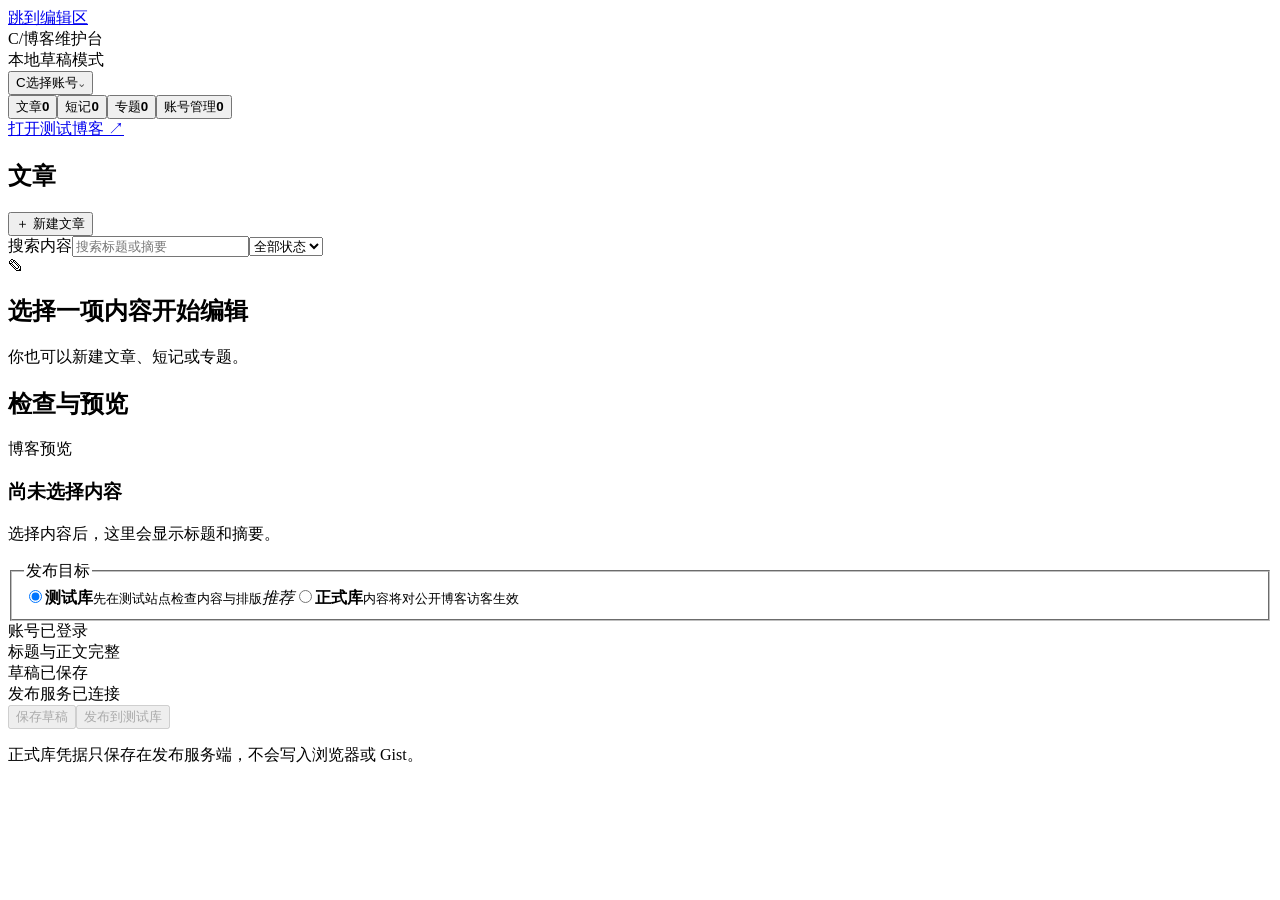
==== admin/index.html @ e655fcad "Add blog admin test page: index.html" ====
<!doctype html>
<html lang="zh-CN">
<head><meta charset="UTF-8"><meta name="viewport" content="width=device-width, initial-scale=1"><meta name="description" content="Chance 博客内容维护台"><meta name="referrer" content="no-referrer"><meta http-equiv="Content-Security-Policy" content="default-src 'self'; connect-src 'self' https://api.github.com; img-src 'self' data:; style-src 'self'; script-src 'self'; base-uri 'none'; form-action 'self'; frame-ancestors 'none'"><title>Chance · 博客维护台</title><link rel="stylesheet" href="./admin.css"></head>
<body><a class="skip-link" href="#workspace">跳到编辑区</a><div class="app-shell">
<header class="topbar"><div class="brand"><span class="brand-mark">C/</span><span>博客维护台</span></div><div class="environment"><span class="status-dot"></span><span id="connectionLabel">本地草稿模式</span></div><button class="account-trigger" id="accountTrigger" type="button"><span class="account-avatar">C</span><span id="accountTriggerLabel">选择账号</span><span aria-hidden="true">⌄</span></button></header>
<aside class="sidebar" aria-label="维护台导航"><button class="nav-item is-active" type="button" data-view="articles"><span>文章</span><strong id="articleCount">0</strong></button><button class="nav-item" type="button" data-view="notes"><span>短记</span><strong id="noteCount">0</strong></button><button class="nav-item" type="button" data-view="topics"><span>专题</span><strong id="topicCount">0</strong></button><button class="nav-item" type="button" data-view="accounts"><span>账号管理</span><strong id="accountCount">0</strong></button><div class="sidebar-spacer"></div><a class="sidebar-link" href="../index.html" target="_blank" rel="noreferrer">打开测试博客 ↗</a></aside>
<main class="workspace" id="workspace"><section class="content-panel" aria-labelledby="contentTitle"><div class="panel-header"><div><h1 id="contentTitle">文章</h1></div><button class="button button-secondary" id="newContentButton" type="button">＋ 新建文章</button></div><div class="filter-row"><label class="search-field"><span class="sr-only">搜索内容</span><input id="searchInput" type="search" placeholder="搜索标题或摘要"></label><select id="statusFilter" aria-label="按状态筛选"><option value="all">全部状态</option><option value="draft">草稿</option><option value="published">已发布</option></select></div><div class="content-list" id="contentList"></div></section>
<section class="editor-panel" aria-labelledby="editorTitle"><div class="editor-empty" id="editorEmpty"><div class="empty-symbol">✎</div><h2>选择一项内容开始编辑</h2><p>你也可以新建文章、短记或专题。</p></div><form id="editorForm" hidden><div class="editor-header"><div><h2 id="editorTitle">未命名内容</h2></div><span class="save-state" id="saveState">尚未修改</span></div><label class="field"><span>标题</span><input id="titleInput" name="title" autocomplete="off" required></label><label class="field"><span>摘要</span><textarea id="summaryInput" name="summary" rows="3"></textarea></label><label class="field"><span>正文</span><textarea id="bodyInput" name="body" rows="14" placeholder="支持 Markdown 文本"></textarea></label><div class="field-grid"><label class="field"><span>发布日期</span><input id="dateInput" name="date" type="date"></label><label class="field"><span>内容状态</span><select id="contentStatusInput" name="status"><option value="draft">草稿</option><option value="published">已发布</option></select></label></div></form></section>
<aside class="publish-panel" aria-labelledby="publishTitle"><div class="panel-header compact"><div><h2 id="publishTitle">检查与预览</h2></div></div><div class="preview-card"><span class="preview-label">博客预览</span><h3 id="previewTitle">尚未选择内容</h3><p id="previewSummary">选择内容后，这里会显示标题和摘要。</p><time id="previewDate"></time></div><fieldset class="target-fieldset"><legend>发布目标</legend><label class="target-option is-selected"><input type="radio" name="publishTarget" value="test" checked><span><strong>测试库</strong><small>先在测试站点检查内容与排版</small></span><em>推荐</em></label><label class="target-option target-production"><input type="radio" name="publishTarget" value="production"><span><strong>正式库</strong><small>内容将对公开博客访客生效</small></span></label></fieldset><div class="checklist" id="publishChecklist"><div><span class="check-dot"></span>账号已登录</div><div><span class="check-dot"></span>标题与正文完整</div><div><span class="check-dot"></span>草稿已保存</div><div><span class="check-dot"></span>发布服务已连接</div></div><div class="publish-actions"><button class="button button-secondary" id="saveDraftButton" type="button" disabled>保存草稿</button><button class="button button-primary" id="publishButton" type="button" disabled>发布到测试库</button></div><p class="security-note">正式库凭据只保存在发布服务端，不会写入浏览器或 Gist。</p></aside></main></div>
<div class="modal-backdrop" id="accountModal" hidden><section class="modal" role="dialog" aria-modal="true" aria-labelledby="accountModalTitle"><button class="modal-close" id="closeAccountModal" type="button" aria-label="关闭">×</button><p class="modal-kicker">同步账号</p><h2 id="accountModalTitle">新增同步账号</h2><p class="modal-intro">绑定一次后，可使用登录账号和密钥进入维护台。</p><form id="accountForm"><label class="field"><span>登录账号</span><input id="loginNameInput" autocomplete="username" placeholder="字母或数字，新设备用此账号登录" required></label><label class="field"><span>账户名称</span><input id="profileNameInput" placeholder="例如：博客内容库" required></label><label class="field"><span>GitHub Token</span><input id="gistTokenInput" type="password" autocomplete="off" placeholder="仅用于 Gist 同步" required></label><label class="field"><span>Gist ID</span><input id="gistIdInput" autocomplete="off" placeholder="新建留空，已有则填写"></label><label class="field"><span>登录密钥</span><input id="passcodeInput" type="password" autocomplete="new-password" minlength="8" placeholder="至少 8 位，请牢记" required></label><label class="field"><span>再次输入登录密钥</span><input id="passcodeConfirmInput" type="password" autocomplete="new-password" minlength="8" required></label><label class="trust-row"><input id="trustDeviceInput" type="checkbox" checked><span>信任本机 7 天</span></label><div class="form-error" id="accountFormError" role="alert"></div><div class="modal-actions"><button class="button button-secondary" id="cancelAccountButton" type="button">取消</button><button class="button button-primary" type="submit">保存并登录</button></div></form></section></div>
<div class="modal-backdrop" id="loginModal" hidden><section class="modal modal-small" role="dialog" aria-modal="true" aria-labelledby="loginModalTitle"><button class="modal-close" id="closeLoginModal" type="button" aria-label="关闭">×</button><h2 id="loginModalTitle">登录维护台</h2><p class="modal-intro">选择已绑定账号并输入登录密钥。</p><form id="loginForm"><label class="field"><span>登录账号</span><select id="loginProfileSelect"></select></label><label class="field"><span>登录密钥</span><input id="loginPasscodeInput" type="password" autocomplete="current-password" required></label><label class="trust-row"><input id="loginTrustDeviceInput" type="checkbox" checked><span>信任本机 7 天</span></label><div class="form-error" id="loginFormError" role="alert"></div><div class="modal-actions"><button class="button button-secondary" id="addAccountFromLogin" type="button">新增账号</button><button class="button button-primary" type="submit">登录</button></div></form></section></div><div class="modal-backdrop" id="publishModal" hidden><section class="modal modal-small" role="dialog" aria-modal="true" aria-labelledby="publishModalTitle"><button class="modal-close" id="closePublishModal" type="button" aria-label="关闭">×</button><h2 id="publishModalTitle">确认发布</h2><p id="publishConfirmCopy" class="modal-intro"></p><div class="publish-summary"><span>目标仓库</span><strong id="confirmRepository"></strong><span>内容</span><strong id="confirmContentTitle"></strong></div><label class="field" id="productionConfirmField" hidden><span>输入“正式发布”确认</span><input id="productionConfirmInput" autocomplete="off"></label><div class="form-error" id="publishFormError" role="alert"></div><div class="modal-actions"><button class="button button-secondary" id="cancelPublishButton" type="button">返回检查</button><button class="button button-danger" id="confirmPublishButton" type="button">确认发布</button></div></section></div><div class="toast" id="toast" role="status" aria-live="polite"></div><script src="./admin.js"></script></body></html>
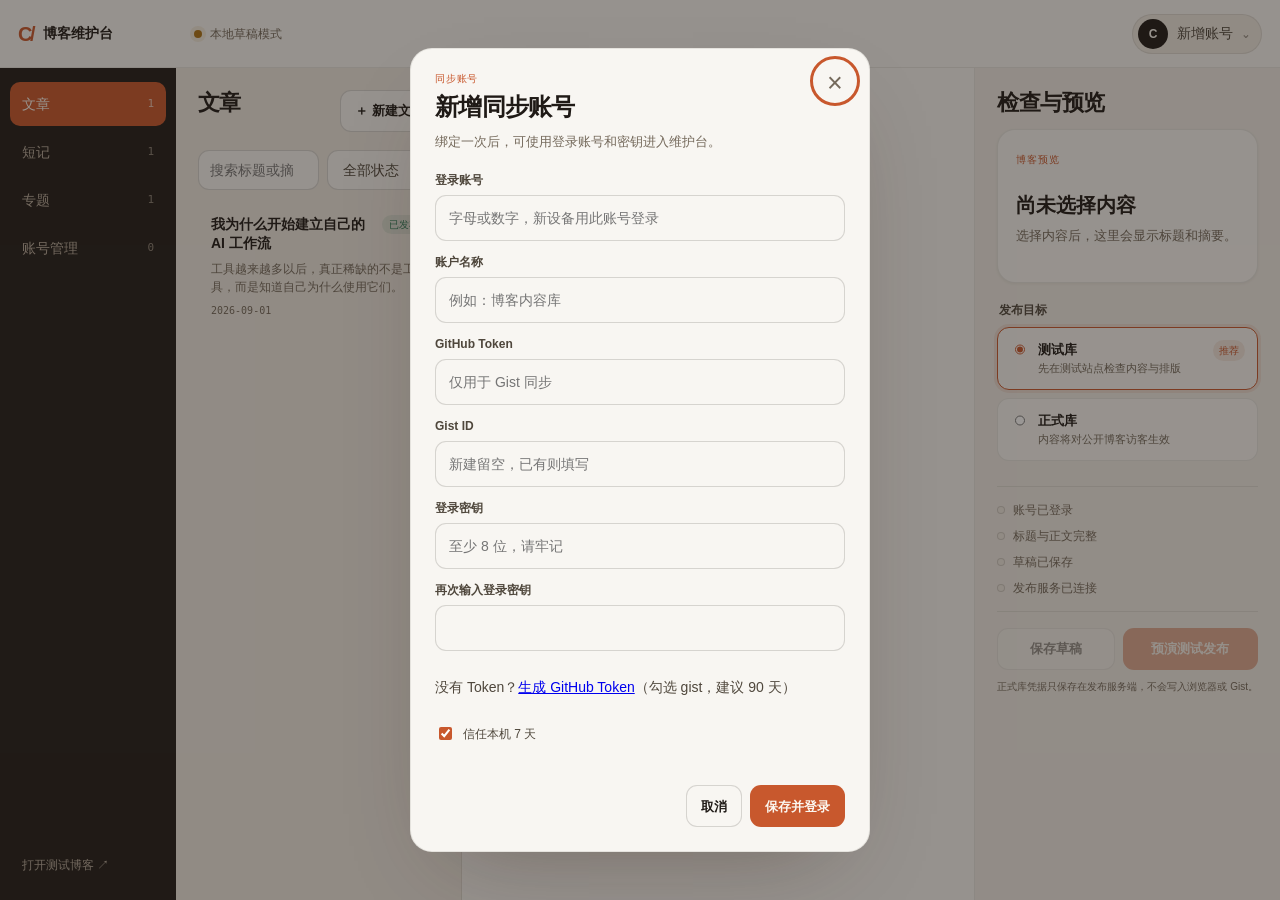
==== commit 2cae1011: "Add GitHub Token helper link: index.html" ====
--- a/admin/index.html
+++ b/admin/index.html
@@ -7,5 +7,5 @@
 <main class="workspace" id="workspace"><section class="content-panel" aria-labelledby="contentTitle"><div class="panel-header"><div><h1 id="contentTitle">文章</h1></div><button class="button button-secondary" id="newContentButton" type="button">＋ 新建文章</button></div><div class="filter-row"><label class="search-field"><span class="sr-only">搜索内容</span><input id="searchInput" type="search" placeholder="搜索标题或摘要"></label><select id="statusFilter" aria-label="按状态筛选"><option value="all">全部状态</option><option value="draft">草稿</option><option value="published">已发布</option></select></div><div class="content-list" id="contentList"></div></section>
 <section class="editor-panel" aria-labelledby="editorTitle"><div class="editor-empty" id="editorEmpty"><div class="empty-symbol">✎</div><h2>选择一项内容开始编辑</h2><p>你也可以新建文章、短记或专题。</p></div><form id="editorForm" hidden><div class="editor-header"><div><h2 id="editorTitle">未命名内容</h2></div><span class="save-state" id="saveState">尚未修改</span></div><label class="field"><span>标题</span><input id="titleInput" name="title" autocomplete="off" required></label><label class="field"><span>摘要</span><textarea id="summaryInput" name="summary" rows="3"></textarea></label><label class="field"><span>正文</span><textarea id="bodyInput" name="body" rows="14" placeholder="支持 Markdown 文本"></textarea></label><div class="field-grid"><label class="field"><span>发布日期</span><input id="dateInput" name="date" type="date"></label><label class="field"><span>内容状态</span><select id="contentStatusInput" name="status"><option value="draft">草稿</option><option value="published">已发布</option></select></label></div></form></section>
 <aside class="publish-panel" aria-labelledby="publishTitle"><div class="panel-header compact"><div><h2 id="publishTitle">检查与预览</h2></div></div><div class="preview-card"><span class="preview-label">博客预览</span><h3 id="previewTitle">尚未选择内容</h3><p id="previewSummary">选择内容后，这里会显示标题和摘要。</p><time id="previewDate"></time></div><fieldset class="target-fieldset"><legend>发布目标</legend><label class="target-option is-selected"><input type="radio" name="publishTarget" value="test" checked><span><strong>测试库</strong><small>先在测试站点检查内容与排版</small></span><em>推荐</em></label><label class="target-option target-production"><input type="radio" name="publishTarget" value="production"><span><strong>正式库</strong><small>内容将对公开博客访客生效</small></span></label></fieldset><div class="checklist" id="publishChecklist"><div><span class="check-dot"></span>账号已登录</div><div><span class="check-dot"></span>标题与正文完整</div><div><span class="check-dot"></span>草稿已保存</div><div><span class="check-dot"></span>发布服务已连接</div></div><div class="publish-actions"><button class="button button-secondary" id="saveDraftButton" type="button" disabled>保存草稿</button><button class="button button-primary" id="publishButton" type="button" disabled>发布到测试库</button></div><p class="security-note">正式库凭据只保存在发布服务端，不会写入浏览器或 Gist。</p></aside></main></div>
-<div class="modal-backdrop" id="accountModal" hidden><section class="modal" role="dialog" aria-modal="true" aria-labelledby="accountModalTitle"><button class="modal-close" id="closeAccountModal" type="button" aria-label="关闭">×</button><p class="modal-kicker">同步账号</p><h2 id="accountModalTitle">新增同步账号</h2><p class="modal-intro">绑定一次后，可使用登录账号和密钥进入维护台。</p><form id="accountForm"><label class="field"><span>登录账号</span><input id="loginNameInput" autocomplete="username" placeholder="字母或数字，新设备用此账号登录" required></label><label class="field"><span>账户名称</span><input id="profileNameInput" placeholder="例如：博客内容库" required></label><label class="field"><span>GitHub Token</span><input id="gistTokenInput" type="password" autocomplete="off" placeholder="仅用于 Gist 同步" required></label><label class="field"><span>Gist ID</span><input id="gistIdInput" autocomplete="off" placeholder="新建留空，已有则填写"></label><label class="field"><span>登录密钥</span><input id="passcodeInput" type="password" autocomplete="new-password" minlength="8" placeholder="至少 8 位，请牢记" required></label><label class="field"><span>再次输入登录密钥</span><input id="passcodeConfirmInput" type="password" autocomplete="new-password" minlength="8" required></label><label class="trust-row"><input id="trustDeviceInput" type="checkbox" checked><span>信任本机 7 天</span></label><div class="form-error" id="accountFormError" role="alert"></div><div class="modal-actions"><button class="button button-secondary" id="cancelAccountButton" type="button">取消</button><button class="button button-primary" type="submit">保存并登录</button></div></form></section></div>
+<div class="modal-backdrop" id="accountModal" hidden><section class="modal" role="dialog" aria-modal="true" aria-labelledby="accountModalTitle"><button class="modal-close" id="closeAccountModal" type="button" aria-label="关闭">×</button><p class="modal-kicker">同步账号</p><h2 id="accountModalTitle">新增同步账号</h2><p class="modal-intro">绑定一次后，可使用登录账号和密钥进入维护台。</p><form id="accountForm"><label class="field"><span>登录账号</span><input id="loginNameInput" autocomplete="username" placeholder="字母或数字，新设备用此账号登录" required></label><label class="field"><span>账户名称</span><input id="profileNameInput" placeholder="例如：博客内容库" required></label><label class="field"><span>GitHub Token</span><input id="gistTokenInput" type="password" autocomplete="off" placeholder="仅用于 Gist 同步" required></label><label class="field"><span>Gist ID</span><input id="gistIdInput" autocomplete="off" placeholder="新建留空，已有则填写"></label><label class="field"><span>登录密钥</span><input id="passcodeInput" type="password" autocomplete="new-password" minlength="8" placeholder="至少 8 位，请牢记" required></label><label class="field"><span>再次输入登录密钥</span><input id="passcodeConfirmInput" type="password" autocomplete="new-password" minlength="8" required></label><p class="token-help">没有 Token？<a href="https://github.com/settings/tokens/new?scopes=gist&amp;description=myBlog%20Admin" target="_blank" rel="noreferrer">生成 GitHub Token</a><span>（勾选 gist，建议 90 天）</span></p><label class="trust-row"><input id="trustDeviceInput" type="checkbox" checked><span>信任本机 7 天</span></label><div class="form-error" id="accountFormError" role="alert"></div><div class="modal-actions"><button class="button button-secondary" id="cancelAccountButton" type="button">取消</button><button class="button button-primary" type="submit">保存并登录</button></div></form></section></div>
 <div class="modal-backdrop" id="loginModal" hidden><section class="modal modal-small" role="dialog" aria-modal="true" aria-labelledby="loginModalTitle"><button class="modal-close" id="closeLoginModal" type="button" aria-label="关闭">×</button><h2 id="loginModalTitle">登录维护台</h2><p class="modal-intro">选择已绑定账号并输入登录密钥。</p><form id="loginForm"><label class="field"><span>登录账号</span><select id="loginProfileSelect"></select></label><label class="field"><span>登录密钥</span><input id="loginPasscodeInput" type="password" autocomplete="current-password" required></label><label class="trust-row"><input id="loginTrustDeviceInput" type="checkbox" checked><span>信任本机 7 天</span></label><div class="form-error" id="loginFormError" role="alert"></div><div class="modal-actions"><button class="button button-secondary" id="addAccountFromLogin" type="button">新增账号</button><button class="button button-primary" type="submit">登录</button></div></form></section></div><div class="modal-backdrop" id="publishModal" hidden><section class="modal modal-small" role="dialog" aria-modal="true" aria-labelledby="publishModalTitle"><button class="modal-close" id="closePublishModal" type="button" aria-label="关闭">×</button><h2 id="publishModalTitle">确认发布</h2><p id="publishConfirmCopy" class="modal-intro"></p><div class="publish-summary"><span>目标仓库</span><strong id="confirmRepository"></strong><span>内容</span><strong id="confirmContentTitle"></strong></div><label class="field" id="productionConfirmField" hidden><span>输入“正式发布”确认</span><input id="productionConfirmInput" autocomplete="off"></label><div class="form-error" id="publishFormError" role="alert"></div><div class="modal-actions"><button class="button button-secondary" id="cancelPublishButton" type="button">返回检查</button><button class="button button-danger" id="confirmPublishButton" type="button">确认发布</button></div></section></div><div class="toast" id="toast" role="status" aria-live="polite"></div><script src="./admin.js"></script></body></html>
--- a/admin/admin.css
+++ b/admin/admin.css
@@ -0,0 +1,7 @@
+/* finesse · register=product · shell=three-pane-workflow · palette=warm-stone+orange · motion=feedback-only · SOUL=5 SPECTACLE=1 DENSITY=7 */
+:root{--page:#f0ece5;--bg:#f8f6f2;--panel:#eee9e1;--panel-2:#e7e0d6;--border:rgba(41,34,28,.09);--border-strong:rgba(41,34,28,.16);--ink-1:#1f1a16;--ink-2:#4f473c;--ink-3:#74695b;--accent:#c8582d;--accent-soft:rgba(200,88,45,.11);--on-accent:#fbf7f0;--up:#2f7958;--down:#b13f32;--warn:#ad7415;--rail:#211d19;--rail-2:#2d2823;--rail-ink:#b7aa9b;--rail-active:#f5eee4;--shadow:0 1px 3px rgba(55,36,24,.06);--shadow-lg:0 36px 90px -42px rgba(55,36,24,.4);--r:18px;--r-sm:12px;--top-h:68px;--rail-w:176px;--font:"Segoe UI","Microsoft YaHei",sans-serif;--mono:"Cascadia Code",Consolas,monospace}
+*{box-sizing:border-box}html,body{overflow-x:clip}html{background:var(--page)}body{margin:0;color:var(--ink-2);font-family:var(--font);font-size:14px;line-height:1.5;background:var(--page)}button,input,textarea,select{font:inherit;color:inherit}button,a,input,textarea,select{-webkit-tap-highlight-color:transparent}.skip-link{position:fixed;left:12px;top:-60px;z-index:100;background:var(--ink-1);color:var(--on-accent);padding:10px 14px;border-radius:8px}.skip-link:focus{top:12px}.sr-only{position:absolute;width:1px;height:1px;padding:0;margin:-1px;overflow:hidden;clip:rect(0,0,0,0);white-space:nowrap;border:0}.app-shell{min-height:100dvh;display:grid;grid-template-columns:var(--rail-w) minmax(0,1fr);grid-template-rows:var(--top-h) minmax(0,1fr)}.topbar{grid-column:1/-1;position:sticky;top:0;z-index:20;display:flex;align-items:center;gap:18px;padding:0 18px;background:var(--bg);border-bottom:1px solid var(--border)}.brand{display:flex;align-items:center;gap:10px;min-width:calc(var(--rail-w) - 18px);font-weight:750;color:var(--ink-1)}.brand-mark{color:var(--accent);font-weight:900;font-size:20px;letter-spacing:-.12em}.environment{display:flex;align-items:center;gap:8px;margin-right:auto;color:var(--ink-3);font-size:12px}.status-dot{width:8px;height:8px;border-radius:50%;background:var(--warn);box-shadow:0 0 0 4px rgba(173,116,21,.1)}.account-trigger{min-height:40px;display:flex;align-items:center;gap:9px;border:1px solid var(--border);background:var(--panel);border-radius:999px;padding:4px 12px 4px 5px;cursor:pointer}.account-trigger:hover{border-color:var(--border-strong)}.account-avatar{width:30px;height:30px;border-radius:50%;display:grid;place-items:center;background:var(--ink-1);color:var(--on-accent);font-size:12px;font-weight:800}.sidebar{grid-column:1;grid-row:2;background:var(--rail);padding:14px 10px 16px;display:flex;flex-direction:column;gap:4px;position:sticky;top:var(--top-h);height:calc(100dvh - var(--top-h))}.nav-item{width:100%;min-height:44px;border:0;background:transparent;color:var(--rail-ink);border-radius:10px;padding:0 12px;display:flex;align-items:center;justify-content:space-between;cursor:pointer;text-align:left}.nav-item strong{font-family:var(--mono);font-size:11px;font-weight:500;opacity:.7}.nav-item:hover{background:var(--rail-2);color:var(--rail-active)}.nav-item.is-active{background:var(--accent);color:var(--on-accent)}.sidebar-spacer{flex:1}.sidebar-link{color:var(--rail-ink);text-decoration:none;padding:10px 12px;font-size:12px}.sidebar-link:hover{color:var(--rail-active)}.workspace{grid-column:2;grid-row:2;display:grid;grid-template-columns:minmax(260px,.75fr) minmax(390px,1.35fr) minmax(280px,.8fr);min-height:calc(100dvh - var(--top-h))}.content-panel,.editor-panel,.publish-panel{min-width:0;padding:22px;background:var(--bg)}.content-panel,.editor-panel{border-right:1px solid var(--border)}.content-panel{background:var(--panel)}.publish-panel{background:var(--page)}.panel-header,.editor-header{display:flex;align-items:flex-start;justify-content:space-between;gap:16px;margin-bottom:18px}.panel-header.compact{margin-bottom:14px}.panel-kicker,.modal-kicker{margin:0 0 4px;color:var(--accent);font-family:var(--mono);font-size:10px;letter-spacing:.08em;line-height:1.2}.panel-header h1,.panel-header h2,.editor-header h2{margin:0;color:var(--ink-1);font-size:22px;line-height:1.15;letter-spacing:-.025em;overflow-wrap:anywhere;min-width:0}.button{min-height:42px;border-radius:11px;padding:0 14px;border:1px solid transparent;font-weight:700;font-size:13px;white-space:nowrap;cursor:pointer;transition:transform .16s ease,background .16s ease,border-color .16s ease}.button:active{transform:translateY(1px)}.button:disabled{cursor:not-allowed;opacity:.45}.button-primary{background:var(--accent);color:var(--on-accent)}.button-primary:not(:disabled):hover{background:#b74c25}.button-secondary{background:var(--bg);border-color:var(--border-strong);color:var(--ink-1)}.button-secondary:not(:disabled):hover{background:var(--panel-2)}.button-danger{background:var(--down);color:var(--on-accent)}.filter-row{display:grid;grid-template-columns:minmax(0,1fr) 112px;gap:8px;margin-bottom:12px}.search-field input,.filter-row select,.field input,.field textarea,.field select{width:100%;border:1px solid var(--border-strong);background:var(--bg);border-radius:11px;outline:0}.search-field input,.filter-row select{height:40px;padding:0 11px}.field input,.field select{height:46px;padding:0 13px}.field textarea{padding:12px 13px;resize:vertical;min-height:88px}.field input:focus,.field textarea:focus,.field select:focus,.search-field input:focus,.filter-row select:focus{border-color:var(--accent);box-shadow:0 0 0 3px var(--accent-soft)}.content-list{display:flex;flex-direction:column;gap:7px}.content-item{width:100%;border:1px solid transparent;background:transparent;border-radius:12px;padding:12px;display:grid;grid-template-columns:minmax(0,1fr) auto;gap:7px;text-align:left;cursor:pointer}.content-item:hover{background:var(--bg);border-color:var(--border)}.content-item.is-active{background:var(--bg);border-color:var(--border-strong);box-shadow:var(--shadow)}.content-item h3{grid-column:1;margin:0;color:var(--ink-1);font-size:14px;line-height:1.35;overflow-wrap:anywhere;min-width:0}.content-item p{grid-column:1/-1;margin:0;color:var(--ink-3);font-size:12px;display:-webkit-box;-webkit-box-orient:vertical;-webkit-line-clamp:2;overflow:hidden}.content-item time{font-family:var(--mono);font-size:10px;color:var(--ink-3)}.status-chip{font-size:10px;border-radius:999px;padding:2px 7px;background:var(--panel-2);color:var(--ink-3)}.status-chip.published{background:rgba(47,121,88,.1);color:var(--up)}.empty-list{padding:38px 12px;text-align:center;color:var(--ink-3)}.editor-empty{min-height:480px;display:grid;place-content:center;text-align:center;color:var(--ink-3)}.editor-empty h2{color:var(--ink-1);margin:10px 0 4px}.editor-empty p{margin:0}.empty-symbol{font-size:34px;color:var(--accent)}.editor-header{padding-bottom:14px;border-bottom:1px solid var(--border)}.save-state{font-size:11px;color:var(--ink-3);white-space:nowrap}.save-state.is-dirty{color:var(--warn)}.save-state.is-saved{color:var(--up)}#editorForm{display:flex;flex-direction:column;gap:15px}#editorForm[hidden]{display:none}.field{display:flex;flex-direction:column;gap:6px}.field>span{font-size:12px;font-weight:700;color:var(--ink-2)}.field-grid{display:grid;grid-template-columns:minmax(0,1fr) minmax(0,1fr);gap:12px}.preview-card{border:1px solid var(--border);background:var(--bg);border-radius:var(--r);padding:18px;box-shadow:var(--shadow);margin-bottom:18px}.preview-label{font-family:var(--mono);font-size:10px;color:var(--accent);letter-spacing:.08em}.preview-card h3{font-size:20px;line-height:1.2;margin:24px 0 9px;color:var(--ink-1);overflow-wrap:anywhere;min-width:0}.preview-card p{margin:0 0 18px;color:var(--ink-3);font-size:13px}.preview-card time{font-family:var(--mono);font-size:10px;color:var(--ink-3)}.target-fieldset{border:0;padding:0;margin:0 0 17px}.target-fieldset legend{font-size:12px;font-weight:750;margin-bottom:8px;color:var(--ink-2)}.target-option{display:grid;grid-template-columns:18px minmax(0,1fr) auto;gap:10px;align-items:start;border:1px solid var(--border);background:var(--bg);border-radius:var(--r-sm);padding:12px;margin-bottom:8px;cursor:pointer}.target-option.is-selected{border-color:var(--accent);box-shadow:0 0 0 3px var(--accent-soft)}.target-option input{margin-top:3px;accent-color:var(--accent)}.target-option span{display:flex;flex-direction:column;gap:2px}.target-option strong{color:var(--ink-1);font-size:13px}.target-option small{color:var(--ink-3);font-size:11px;line-height:1.4}.target-option em{font-size:10px;font-style:normal;color:var(--accent);background:var(--accent-soft);padding:3px 6px;border-radius:999px}.target-production.is-selected{border-color:var(--down);box-shadow:0 0 0 3px rgba(177,63,50,.1)}.checklist{display:flex;flex-direction:column;gap:8px;padding:14px 0;border-top:1px solid var(--border);border-bottom:1px solid var(--border);font-size:12px;color:var(--ink-3)}.checklist div{display:flex;align-items:center;gap:8px}.check-dot{width:8px;height:8px;border:1px solid var(--border-strong);border-radius:50%;background:var(--panel)}.checklist div.is-ok{color:var(--ink-2)}.checklist div.is-ok .check-dot{border-color:var(--up);background:var(--up)}.publish-actions{display:grid;grid-template-columns:1fr 1.15fr;gap:8px;margin-top:16px}.security-note{font-size:10px;color:var(--ink-3);margin:10px 0 0;line-height:1.45}.modal-backdrop{position:fixed;inset:0;z-index:50;display:grid;place-items:center;padding:18px;background:rgba(31,26,22,.45)}.modal-backdrop[hidden]{display:none}.modal{position:relative;width:min(100%,460px);max-height:calc(100dvh - 36px);overflow:auto;background:var(--bg);border:1px solid var(--border);border-radius:22px;padding:24px;box-shadow:var(--shadow-lg)}.modal-small{width:min(100%,420px)}.modal h2{margin:0;color:var(--ink-1);font-size:24px;letter-spacing:-.03em}.modal-intro{margin:7px 0 20px;color:var(--ink-3);font-size:13px}.modal-close{position:absolute;right:15px;top:13px;width:38px;height:38px;border:0;background:transparent;color:var(--ink-3);font-size:27px;cursor:pointer;border-radius:50%}.modal-close:hover{background:var(--panel)}#accountForm{display:flex;flex-direction:column;gap:12px}.trust-row{display:flex;align-items:center;gap:8px;color:var(--ink-2);font-size:12px}.trust-row input{accent-color:var(--accent)}.form-error{min-height:18px;color:var(--down);font-size:12px}.modal-actions{display:flex;justify-content:flex-end;gap:8px}.publish-summary{display:grid;grid-template-columns:90px minmax(0,1fr);gap:9px 12px;background:var(--panel);border-radius:var(--r-sm);padding:13px;margin-bottom:16px;font-size:12px}.publish-summary span{color:var(--ink-3)}.publish-summary strong{color:var(--ink-1);overflow-wrap:anywhere;min-width:0}.toast{position:fixed;right:20px;bottom:20px;z-index:80;background:var(--ink-1);color:var(--on-accent);border-radius:11px;padding:11px 15px;box-shadow:var(--shadow-lg);font-size:12px;opacity:0;transform:translateY(8px);pointer-events:none;transition:opacity .18s ease,transform .18s ease}.toast.is-visible{opacity:1;transform:translateY(0)}:focus-visible{outline:3px solid var(--accent);outline-offset:3px}
+@media(max-width:1120px){.workspace{grid-template-columns:minmax(260px,.8fr) minmax(390px,1.2fr)}.publish-panel{grid-column:1/-1;border-top:1px solid var(--border);display:grid;grid-template-columns:minmax(0,1fr) minmax(260px,.7fr);gap:18px}.publish-panel>.panel-header,.publish-panel>.security-note{grid-column:1/-1}.preview-card{grid-row:2/5}.target-fieldset{grid-column:2}.checklist{grid-column:2}.publish-actions{grid-column:2}}
+@media(max-width:780px){:root{--top-h:62px}.app-shell{display:block;padding-bottom:68px}.topbar{height:var(--top-h);padding:0 12px}.brand{min-width:0;margin-right:auto}.brand span:last-child{display:none}.environment{display:none}.sidebar{position:fixed;left:0;right:0;top:auto;bottom:0;z-index:30;width:auto;height:64px;padding:6px 8px;display:grid;grid-template-columns:repeat(4,minmax(0,1fr));background:var(--rail)}.sidebar-spacer,.sidebar-link{display:none}.nav-item{min-width:0;justify-content:center;flex-direction:column;gap:1px;padding:3px;font-size:11px}.workspace{display:block;min-height:auto}.content-panel,.editor-panel,.publish-panel{border:0;border-bottom:1px solid var(--border);padding:18px}.content-panel{min-height:auto}.editor-empty{min-height:260px}.publish-panel{display:block}.field-grid{grid-template-columns:1fr}.publish-actions{position:sticky;bottom:76px;background:var(--page);padding-top:10px;z-index:5}.modal{padding:22px 18px}.filter-row{grid-template-columns:minmax(0,1fr) 104px}}
+@media(max-width:380px){.account-trigger{padding-right:8px}.account-trigger #accountTriggerLabel{max-width:76px;overflow:hidden;text-overflow:ellipsis}.panel-header{align-items:center}.button{padding:0 11px}.publish-actions{grid-template-columns:1fr}}
+@media(prefers-reduced-motion:reduce){*,*::before,*::after{animation-duration:.01ms!important;transition-duration:.01ms!important}}
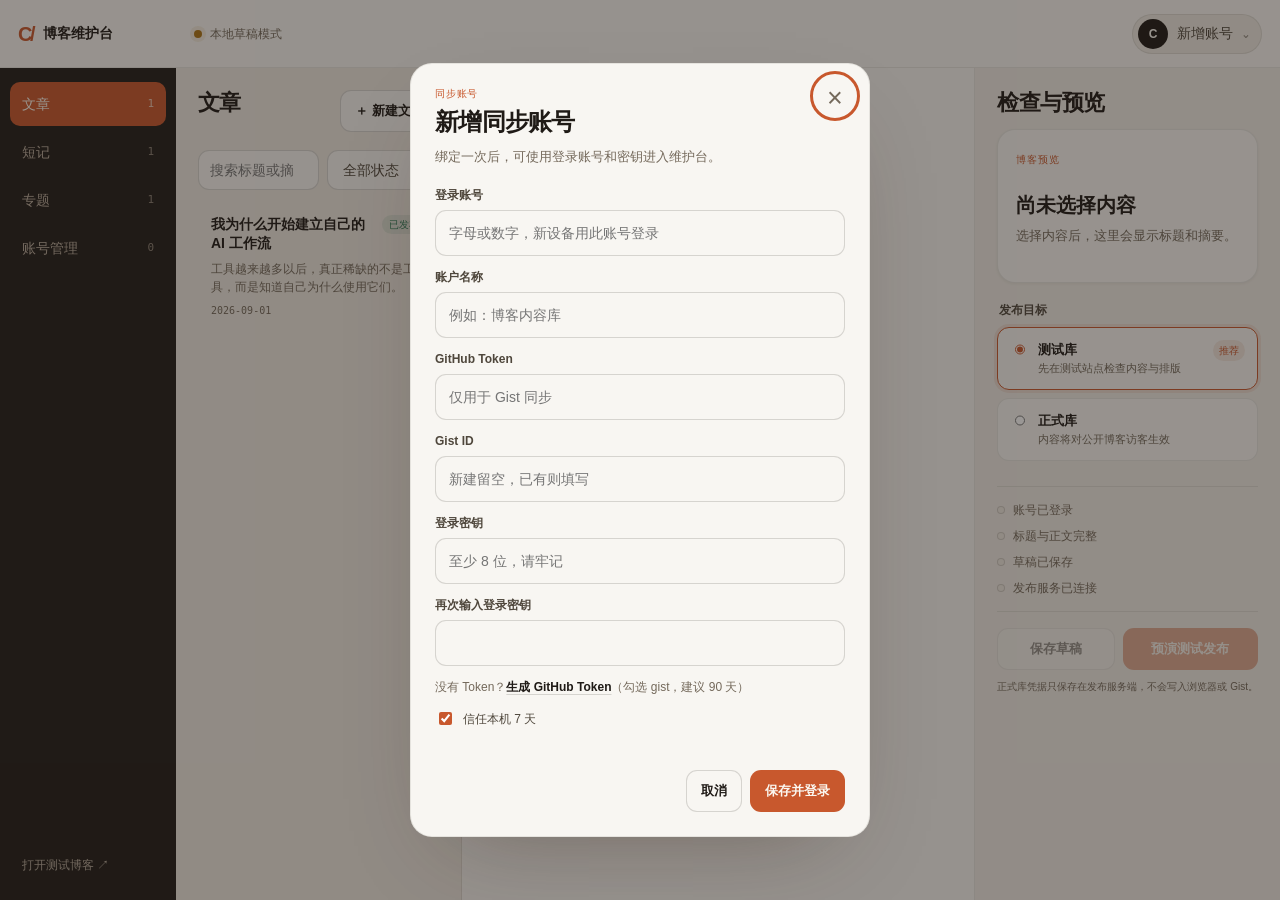
==== commit 6220c315: "Add account detail page to admin" ====
--- a/admin/index.html
+++ b/admin/index.html
@@ -5,7 +5,7 @@
 <header class="topbar"><div class="brand"><span class="brand-mark">C/</span><span>博客维护台</span></div><div class="environment"><span class="status-dot"></span><span id="connectionLabel">本地草稿模式</span></div><button class="account-trigger" id="accountTrigger" type="button"><span class="account-avatar">C</span><span id="accountTriggerLabel">选择账号</span><span aria-hidden="true">⌄</span></button></header>
 <aside class="sidebar" aria-label="维护台导航"><button class="nav-item is-active" type="button" data-view="articles"><span>文章</span><strong id="articleCount">0</strong></button><button class="nav-item" type="button" data-view="notes"><span>短记</span><strong id="noteCount">0</strong></button><button class="nav-item" type="button" data-view="topics"><span>专题</span><strong id="topicCount">0</strong></button><button class="nav-item" type="button" data-view="accounts"><span>账号管理</span><strong id="accountCount">0</strong></button><div class="sidebar-spacer"></div><a class="sidebar-link" href="../index.html" target="_blank" rel="noreferrer">打开测试博客 ↗</a></aside>
 <main class="workspace" id="workspace"><section class="content-panel" aria-labelledby="contentTitle"><div class="panel-header"><div><h1 id="contentTitle">文章</h1></div><button class="button button-secondary" id="newContentButton" type="button">＋ 新建文章</button></div><div class="filter-row"><label class="search-field"><span class="sr-only">搜索内容</span><input id="searchInput" type="search" placeholder="搜索标题或摘要"></label><select id="statusFilter" aria-label="按状态筛选"><option value="all">全部状态</option><option value="draft">草稿</option><option value="published">已发布</option></select></div><div class="content-list" id="contentList"></div></section>
-<section class="editor-panel" aria-labelledby="editorTitle"><div class="editor-empty" id="editorEmpty"><div class="empty-symbol">✎</div><h2>选择一项内容开始编辑</h2><p>你也可以新建文章、短记或专题。</p></div><form id="editorForm" hidden><div class="editor-header"><div><h2 id="editorTitle">未命名内容</h2></div><span class="save-state" id="saveState">尚未修改</span></div><label class="field"><span>标题</span><input id="titleInput" name="title" autocomplete="off" required></label><label class="field"><span>摘要</span><textarea id="summaryInput" name="summary" rows="3"></textarea></label><label class="field"><span>正文</span><textarea id="bodyInput" name="body" rows="14" placeholder="支持 Markdown 文本"></textarea></label><div class="field-grid"><label class="field"><span>发布日期</span><input id="dateInput" name="date" type="date"></label><label class="field"><span>内容状态</span><select id="contentStatusInput" name="status"><option value="draft">草稿</option><option value="published">已发布</option></select></label></div></form></section>
+<section class="editor-panel" aria-labelledby="editorTitle"><div class="editor-empty" id="editorEmpty"><div class="empty-symbol">✎</div><h2>选择一项内容开始编辑</h2><p>你也可以新建文章、短记或专题。</p></div><form id="editorForm" hidden><div class="editor-header"><div><h2 id="editorTitle">未命名内容</h2></div><span class="save-state" id="saveState">尚未修改</span></div><label class="field"><span>标题</span><input id="titleInput" name="title" autocomplete="off" required></label><label class="field"><span>摘要</span><textarea id="summaryInput" name="summary" rows="3"></textarea></label><label class="field"><span>正文</span><textarea id="bodyInput" name="body" rows="14" placeholder="支持 Markdown 文本"></textarea></label><div class="field-grid"><label class="field"><span>发布日期</span><input id="dateInput" name="date" type="date"></label><label class="field"><span>内容状态</span><select id="contentStatusInput" name="status"><option value="draft">草稿</option><option value="published">已发布</option></select></label></div></form><section class="account-detail" id="accountDetail" aria-labelledby="accountDetailTitle" hidden><div class="account-detail-head"><div class="account-detail-avatar" id="accountDetailAvatar">C</div><div><p class="modal-kicker">个人账号</p><h2 id="accountDetailTitle">账号详情</h2><p id="accountDetailState">未登录</p></div></div><dl class="account-info"><div><dt>登录账号</dt><dd id="detailLoginName">—</dd></div><div><dt>账户名称</dt><dd id="detailProfileName">—</dd></div><div class="account-info-wide"><dt>Gist ID</dt><dd><code id="detailGistId">—</code></dd></div><div><dt>Token</dt><dd>已加密保存，不显示明文</dd></div><div><dt>绑定时间</dt><dd id="detailCreatedAt">—</dd></div><div><dt>本机信任</dt><dd id="detailTrustedUntil">未开启</dd></div></dl><div class="account-detail-actions"><button class="button button-secondary" id="copyGistIdButton" type="button">复制 Gist ID</button><a class="button button-secondary" id="openGistLink" href="https://gist.github.com/" target="_blank" rel="noreferrer">打开 Gist ↗</a><button class="button button-primary" id="accountLoginButton" type="button">登录此账号</button><button class="button button-primary" id="syncAccountButton" type="button" hidden>立即同步</button><button class="button button-quiet" id="logoutAccountButton" type="button" hidden>退出登录</button></div><p class="account-security-note">Gist ID 可以查看和复制；GitHub Token 与登录密钥不会在此页面显示。</p></section></section>
 <aside class="publish-panel" aria-labelledby="publishTitle"><div class="panel-header compact"><div><h2 id="publishTitle">检查与预览</h2></div></div><div class="preview-card"><span class="preview-label">博客预览</span><h3 id="previewTitle">尚未选择内容</h3><p id="previewSummary">选择内容后，这里会显示标题和摘要。</p><time id="previewDate"></time></div><fieldset class="target-fieldset"><legend>发布目标</legend><label class="target-option is-selected"><input type="radio" name="publishTarget" value="test" checked><span><strong>测试库</strong><small>先在测试站点检查内容与排版</small></span><em>推荐</em></label><label class="target-option target-production"><input type="radio" name="publishTarget" value="production"><span><strong>正式库</strong><small>内容将对公开博客访客生效</small></span></label></fieldset><div class="checklist" id="publishChecklist"><div><span class="check-dot"></span>账号已登录</div><div><span class="check-dot"></span>标题与正文完整</div><div><span class="check-dot"></span>草稿已保存</div><div><span class="check-dot"></span>发布服务已连接</div></div><div class="publish-actions"><button class="button button-secondary" id="saveDraftButton" type="button" disabled>保存草稿</button><button class="button button-primary" id="publishButton" type="button" disabled>发布到测试库</button></div><p class="security-note">正式库凭据只保存在发布服务端，不会写入浏览器或 Gist。</p></aside></main></div>
 <div class="modal-backdrop" id="accountModal" hidden><section class="modal" role="dialog" aria-modal="true" aria-labelledby="accountModalTitle"><button class="modal-close" id="closeAccountModal" type="button" aria-label="关闭">×</button><p class="modal-kicker">同步账号</p><h2 id="accountModalTitle">新增同步账号</h2><p class="modal-intro">绑定一次后，可使用登录账号和密钥进入维护台。</p><form id="accountForm"><label class="field"><span>登录账号</span><input id="loginNameInput" autocomplete="username" placeholder="字母或数字，新设备用此账号登录" required></label><label class="field"><span>账户名称</span><input id="profileNameInput" placeholder="例如：博客内容库" required></label><label class="field"><span>GitHub Token</span><input id="gistTokenInput" type="password" autocomplete="off" placeholder="仅用于 Gist 同步" required></label><label class="field"><span>Gist ID</span><input id="gistIdInput" autocomplete="off" placeholder="新建留空，已有则填写"></label><label class="field"><span>登录密钥</span><input id="passcodeInput" type="password" autocomplete="new-password" minlength="8" placeholder="至少 8 位，请牢记" required></label><label class="field"><span>再次输入登录密钥</span><input id="passcodeConfirmInput" type="password" autocomplete="new-password" minlength="8" required></label><p class="token-help">没有 Token？<a href="https://github.com/settings/tokens/new?scopes=gist&amp;description=myBlog%20Admin" target="_blank" rel="noreferrer">生成 GitHub Token</a><span>（勾选 gist，建议 90 天）</span></p><label class="trust-row"><input id="trustDeviceInput" type="checkbox" checked><span>信任本机 7 天</span></label><div class="form-error" id="accountFormError" role="alert"></div><div class="modal-actions"><button class="button button-secondary" id="cancelAccountButton" type="button">取消</button><button class="button button-primary" type="submit">保存并登录</button></div></form></section></div>
-<div class="modal-backdrop" id="loginModal" hidden><section class="modal modal-small" role="dialog" aria-modal="true" aria-labelledby="loginModalTitle"><button class="modal-close" id="closeLoginModal" type="button" aria-label="关闭">×</button><h2 id="loginModalTitle">登录维护台</h2><p class="modal-intro">选择已绑定账号并输入登录密钥。</p><form id="loginForm"><label class="field"><span>登录账号</span><select id="loginProfileSelect"></select></label><label class="field"><span>登录密钥</span><input id="loginPasscodeInput" type="password" autocomplete="current-password" required></label><label class="trust-row"><input id="loginTrustDeviceInput" type="checkbox" checked><span>信任本机 7 天</span></label><div class="form-error" id="loginFormError" role="alert"></div><div class="modal-actions"><button class="button button-secondary" id="addAccountFromLogin" type="button">新增账号</button><button class="button button-primary" type="submit">登录</button></div></form></section></div><div class="modal-backdrop" id="publishModal" hidden><section class="modal modal-small" role="dialog" aria-modal="true" aria-labelledby="publishModalTitle"><button class="modal-close" id="closePublishModal" type="button" aria-label="关闭">×</button><h2 id="publishModalTitle">确认发布</h2><p id="publishConfirmCopy" class="modal-intro"></p><div class="publish-summary"><span>目标仓库</span><strong id="confirmRepository"></strong><span>内容</span><strong id="confirmContentTitle"></strong></div><label class="field" id="productionConfirmField" hidden><span>输入“正式发布”确认</span><input id="productionConfirmInput" autocomplete="off"></label><div class="form-error" id="publishFormError" role="alert"></div><div class="modal-actions"><button class="button button-secondary" id="cancelPublishButton" type="button">返回检查</button><button class="button button-danger" id="confirmPublishButton" type="button">确认发布</button></div></section></div><div class="toast" id="toast" role="status" aria-live="polite"></div><script src="./admin.js"></script></body></html>+<div class="modal-backdrop" id="loginModal" hidden><section class="modal modal-small" role="dialog" aria-modal="true" aria-labelledby="loginModalTitle"><button class="modal-close" id="closeLoginModal" type="button" aria-label="关闭">×</button><h2 id="loginModalTitle">登录维护台</h2><p class="modal-intro">选择已绑定账号并输入登录密钥。</p><form id="loginForm"><label class="field"><span>登录账号</span><select id="loginProfileSelect"></select></label><label class="field"><span>登录密钥</span><input id="loginPasscodeInput" type="password" autocomplete="current-password" required></label><label class="trust-row"><input id="loginTrustDeviceInput" type="checkbox" checked><span>信任本机 7 天</span></label><div class="form-error" id="loginFormError" role="alert"></div><div class="modal-actions"><button class="button button-secondary" id="addAccountFromLogin" type="button">新增账号</button><button class="button button-primary" type="submit">登录</button></div></form></section></div><div class="modal-backdrop" id="publishModal" hidden><section class="modal modal-small" role="dialog" aria-modal="true" aria-labelledby="publishModalTitle"><button class="modal-close" id="closePublishModal" type="button" aria-label="关闭">×</button><h2 id="publishModalTitle">确认发布</h2><p id="publishConfirmCopy" class="modal-intro"></p><div class="publish-summary"><span>目标仓库</span><strong id="confirmRepository"></strong><span>内容</span><strong id="confirmContentTitle"></strong></div><label class="field" id="productionConfirmField" hidden><span>输入“正式发布”确认</span><input id="productionConfirmInput" autocomplete="off"></label><div class="form-error" id="publishFormError" role="alert"></div><div class="modal-actions"><button class="button button-secondary" id="cancelPublishButton" type="button">返回检查</button><button class="button button-danger" id="confirmPublishButton" type="button">确认发布</button></div></section></div><div class="toast" id="toast" role="status" aria-live="polite"></div><script src="./admin.js"></script></body></html>
--- a/admin/admin.css
+++ b/admin/admin.css
@@ -1,6 +1,6 @@
 /* finesse · register=product · shell=three-pane-workflow · palette=warm-stone+orange · motion=feedback-only · SOUL=5 SPECTACLE=1 DENSITY=7 */
 :root{--page:#f0ece5;--bg:#f8f6f2;--panel:#eee9e1;--panel-2:#e7e0d6;--border:rgba(41,34,28,.09);--border-strong:rgba(41,34,28,.16);--ink-1:#1f1a16;--ink-2:#4f473c;--ink-3:#74695b;--accent:#c8582d;--accent-soft:rgba(200,88,45,.11);--on-accent:#fbf7f0;--up:#2f7958;--down:#b13f32;--warn:#ad7415;--rail:#211d19;--rail-2:#2d2823;--rail-ink:#b7aa9b;--rail-active:#f5eee4;--shadow:0 1px 3px rgba(55,36,24,.06);--shadow-lg:0 36px 90px -42px rgba(55,36,24,.4);--r:18px;--r-sm:12px;--top-h:68px;--rail-w:176px;--font:"Segoe UI","Microsoft YaHei",sans-serif;--mono:"Cascadia Code",Consolas,monospace}
-*{box-sizing:border-box}html,body{overflow-x:clip}html{background:var(--page)}body{margin:0;color:var(--ink-2);font-family:var(--font);font-size:14px;line-height:1.5;background:var(--page)}button,input,textarea,select{font:inherit;color:inherit}button,a,input,textarea,select{-webkit-tap-highlight-color:transparent}.skip-link{position:fixed;left:12px;top:-60px;z-index:100;background:var(--ink-1);color:var(--on-accent);padding:10px 14px;border-radius:8px}.skip-link:focus{top:12px}.sr-only{position:absolute;width:1px;height:1px;padding:0;margin:-1px;overflow:hidden;clip:rect(0,0,0,0);white-space:nowrap;border:0}.app-shell{min-height:100dvh;display:grid;grid-template-columns:var(--rail-w) minmax(0,1fr);grid-template-rows:var(--top-h) minmax(0,1fr)}.topbar{grid-column:1/-1;position:sticky;top:0;z-index:20;display:flex;align-items:center;gap:18px;padding:0 18px;background:var(--bg);border-bottom:1px solid var(--border)}.brand{display:flex;align-items:center;gap:10px;min-width:calc(var(--rail-w) - 18px);font-weight:750;color:var(--ink-1)}.brand-mark{color:var(--accent);font-weight:900;font-size:20px;letter-spacing:-.12em}.environment{display:flex;align-items:center;gap:8px;margin-right:auto;color:var(--ink-3);font-size:12px}.status-dot{width:8px;height:8px;border-radius:50%;background:var(--warn);box-shadow:0 0 0 4px rgba(173,116,21,.1)}.account-trigger{min-height:40px;display:flex;align-items:center;gap:9px;border:1px solid var(--border);background:var(--panel);border-radius:999px;padding:4px 12px 4px 5px;cursor:pointer}.account-trigger:hover{border-color:var(--border-strong)}.account-avatar{width:30px;height:30px;border-radius:50%;display:grid;place-items:center;background:var(--ink-1);color:var(--on-accent);font-size:12px;font-weight:800}.sidebar{grid-column:1;grid-row:2;background:var(--rail);padding:14px 10px 16px;display:flex;flex-direction:column;gap:4px;position:sticky;top:var(--top-h);height:calc(100dvh - var(--top-h))}.nav-item{width:100%;min-height:44px;border:0;background:transparent;color:var(--rail-ink);border-radius:10px;padding:0 12px;display:flex;align-items:center;justify-content:space-between;cursor:pointer;text-align:left}.nav-item strong{font-family:var(--mono);font-size:11px;font-weight:500;opacity:.7}.nav-item:hover{background:var(--rail-2);color:var(--rail-active)}.nav-item.is-active{background:var(--accent);color:var(--on-accent)}.sidebar-spacer{flex:1}.sidebar-link{color:var(--rail-ink);text-decoration:none;padding:10px 12px;font-size:12px}.sidebar-link:hover{color:var(--rail-active)}.workspace{grid-column:2;grid-row:2;display:grid;grid-template-columns:minmax(260px,.75fr) minmax(390px,1.35fr) minmax(280px,.8fr);min-height:calc(100dvh - var(--top-h))}.content-panel,.editor-panel,.publish-panel{min-width:0;padding:22px;background:var(--bg)}.content-panel,.editor-panel{border-right:1px solid var(--border)}.content-panel{background:var(--panel)}.publish-panel{background:var(--page)}.panel-header,.editor-header{display:flex;align-items:flex-start;justify-content:space-between;gap:16px;margin-bottom:18px}.panel-header.compact{margin-bottom:14px}.panel-kicker,.modal-kicker{margin:0 0 4px;color:var(--accent);font-family:var(--mono);font-size:10px;letter-spacing:.08em;line-height:1.2}.panel-header h1,.panel-header h2,.editor-header h2{margin:0;color:var(--ink-1);font-size:22px;line-height:1.15;letter-spacing:-.025em;overflow-wrap:anywhere;min-width:0}.button{min-height:42px;border-radius:11px;padding:0 14px;border:1px solid transparent;font-weight:700;font-size:13px;white-space:nowrap;cursor:pointer;transition:transform .16s ease,background .16s ease,border-color .16s ease}.button:active{transform:translateY(1px)}.button:disabled{cursor:not-allowed;opacity:.45}.button-primary{background:var(--accent);color:var(--on-accent)}.button-primary:not(:disabled):hover{background:#b74c25}.button-secondary{background:var(--bg);border-color:var(--border-strong);color:var(--ink-1)}.button-secondary:not(:disabled):hover{background:var(--panel-2)}.button-danger{background:var(--down);color:var(--on-accent)}.filter-row{display:grid;grid-template-columns:minmax(0,1fr) 112px;gap:8px;margin-bottom:12px}.search-field input,.filter-row select,.field input,.field textarea,.field select{width:100%;border:1px solid var(--border-strong);background:var(--bg);border-radius:11px;outline:0}.search-field input,.filter-row select{height:40px;padding:0 11px}.field input,.field select{height:46px;padding:0 13px}.field textarea{padding:12px 13px;resize:vertical;min-height:88px}.field input:focus,.field textarea:focus,.field select:focus,.search-field input:focus,.filter-row select:focus{border-color:var(--accent);box-shadow:0 0 0 3px var(--accent-soft)}.content-list{display:flex;flex-direction:column;gap:7px}.content-item{width:100%;border:1px solid transparent;background:transparent;border-radius:12px;padding:12px;display:grid;grid-template-columns:minmax(0,1fr) auto;gap:7px;text-align:left;cursor:pointer}.content-item:hover{background:var(--bg);border-color:var(--border)}.content-item.is-active{background:var(--bg);border-color:var(--border-strong);box-shadow:var(--shadow)}.content-item h3{grid-column:1;margin:0;color:var(--ink-1);font-size:14px;line-height:1.35;overflow-wrap:anywhere;min-width:0}.content-item p{grid-column:1/-1;margin:0;color:var(--ink-3);font-size:12px;display:-webkit-box;-webkit-box-orient:vertical;-webkit-line-clamp:2;overflow:hidden}.content-item time{font-family:var(--mono);font-size:10px;color:var(--ink-3)}.status-chip{font-size:10px;border-radius:999px;padding:2px 7px;background:var(--panel-2);color:var(--ink-3)}.status-chip.published{background:rgba(47,121,88,.1);color:var(--up)}.empty-list{padding:38px 12px;text-align:center;color:var(--ink-3)}.editor-empty{min-height:480px;display:grid;place-content:center;text-align:center;color:var(--ink-3)}.editor-empty h2{color:var(--ink-1);margin:10px 0 4px}.editor-empty p{margin:0}.empty-symbol{font-size:34px;color:var(--accent)}.editor-header{padding-bottom:14px;border-bottom:1px solid var(--border)}.save-state{font-size:11px;color:var(--ink-3);white-space:nowrap}.save-state.is-dirty{color:var(--warn)}.save-state.is-saved{color:var(--up)}#editorForm{display:flex;flex-direction:column;gap:15px}#editorForm[hidden]{display:none}.field{display:flex;flex-direction:column;gap:6px}.field>span{font-size:12px;font-weight:700;color:var(--ink-2)}.field-grid{display:grid;grid-template-columns:minmax(0,1fr) minmax(0,1fr);gap:12px}.preview-card{border:1px solid var(--border);background:var(--bg);border-radius:var(--r);padding:18px;box-shadow:var(--shadow);margin-bottom:18px}.preview-label{font-family:var(--mono);font-size:10px;color:var(--accent);letter-spacing:.08em}.preview-card h3{font-size:20px;line-height:1.2;margin:24px 0 9px;color:var(--ink-1);overflow-wrap:anywhere;min-width:0}.preview-card p{margin:0 0 18px;color:var(--ink-3);font-size:13px}.preview-card time{font-family:var(--mono);font-size:10px;color:var(--ink-3)}.target-fieldset{border:0;padding:0;margin:0 0 17px}.target-fieldset legend{font-size:12px;font-weight:750;margin-bottom:8px;color:var(--ink-2)}.target-option{display:grid;grid-template-columns:18px minmax(0,1fr) auto;gap:10px;align-items:start;border:1px solid var(--border);background:var(--bg);border-radius:var(--r-sm);padding:12px;margin-bottom:8px;cursor:pointer}.target-option.is-selected{border-color:var(--accent);box-shadow:0 0 0 3px var(--accent-soft)}.target-option input{margin-top:3px;accent-color:var(--accent)}.target-option span{display:flex;flex-direction:column;gap:2px}.target-option strong{color:var(--ink-1);font-size:13px}.target-option small{color:var(--ink-3);font-size:11px;line-height:1.4}.target-option em{font-size:10px;font-style:normal;color:var(--accent);background:var(--accent-soft);padding:3px 6px;border-radius:999px}.target-production.is-selected{border-color:var(--down);box-shadow:0 0 0 3px rgba(177,63,50,.1)}.checklist{display:flex;flex-direction:column;gap:8px;padding:14px 0;border-top:1px solid var(--border);border-bottom:1px solid var(--border);font-size:12px;color:var(--ink-3)}.checklist div{display:flex;align-items:center;gap:8px}.check-dot{width:8px;height:8px;border:1px solid var(--border-strong);border-radius:50%;background:var(--panel)}.checklist div.is-ok{color:var(--ink-2)}.checklist div.is-ok .check-dot{border-color:var(--up);background:var(--up)}.publish-actions{display:grid;grid-template-columns:1fr 1.15fr;gap:8px;margin-top:16px}.security-note{font-size:10px;color:var(--ink-3);margin:10px 0 0;line-height:1.45}.modal-backdrop{position:fixed;inset:0;z-index:50;display:grid;place-items:center;padding:18px;background:rgba(31,26,22,.45)}.modal-backdrop[hidden]{display:none}.modal{position:relative;width:min(100%,460px);max-height:calc(100dvh - 36px);overflow:auto;background:var(--bg);border:1px solid var(--border);border-radius:22px;padding:24px;box-shadow:var(--shadow-lg)}.modal-small{width:min(100%,420px)}.modal h2{margin:0;color:var(--ink-1);font-size:24px;letter-spacing:-.03em}.modal-intro{margin:7px 0 20px;color:var(--ink-3);font-size:13px}.modal-close{position:absolute;right:15px;top:13px;width:38px;height:38px;border:0;background:transparent;color:var(--ink-3);font-size:27px;cursor:pointer;border-radius:50%}.modal-close:hover{background:var(--panel)}#accountForm{display:flex;flex-direction:column;gap:12px}.trust-row{display:flex;align-items:center;gap:8px;color:var(--ink-2);font-size:12px}.trust-row input{accent-color:var(--accent)}.form-error{min-height:18px;color:var(--down);font-size:12px}.modal-actions{display:flex;justify-content:flex-end;gap:8px}.publish-summary{display:grid;grid-template-columns:90px minmax(0,1fr);gap:9px 12px;background:var(--panel);border-radius:var(--r-sm);padding:13px;margin-bottom:16px;font-size:12px}.publish-summary span{color:var(--ink-3)}.publish-summary strong{color:var(--ink-1);overflow-wrap:anywhere;min-width:0}.toast{position:fixed;right:20px;bottom:20px;z-index:80;background:var(--ink-1);color:var(--on-accent);border-radius:11px;padding:11px 15px;box-shadow:var(--shadow-lg);font-size:12px;opacity:0;transform:translateY(8px);pointer-events:none;transition:opacity .18s ease,transform .18s ease}.toast.is-visible{opacity:1;transform:translateY(0)}:focus-visible{outline:3px solid var(--accent);outline-offset:3px}
+*{box-sizing:border-box}html,body{overflow-x:clip}html{background:var(--page)}body{margin:0;color:var(--ink-2);font-family:var(--font);font-size:14px;line-height:1.5;background:var(--page)}button,input,textarea,select{font:inherit;color:inherit}button,a,input,textarea,select{-webkit-tap-highlight-color:transparent}.skip-link{position:fixed;left:12px;top:-60px;z-index:100;background:var(--ink-1);color:var(--on-accent);padding:10px 14px;border-radius:8px}.skip-link:focus{top:12px}.sr-only{position:absolute;width:1px;height:1px;padding:0;margin:-1px;overflow:hidden;clip:rect(0,0,0,0);white-space:nowrap;border:0}.app-shell{min-height:100dvh;display:grid;grid-template-columns:var(--rail-w) minmax(0,1fr);grid-template-rows:var(--top-h) minmax(0,1fr)}.topbar{grid-column:1/-1;position:sticky;top:0;z-index:20;display:flex;align-items:center;gap:18px;padding:0 18px;background:var(--bg);border-bottom:1px solid var(--border)}.brand{display:flex;align-items:center;gap:10px;min-width:calc(var(--rail-w) - 18px);font-weight:750;color:var(--ink-1)}.brand-mark{color:var(--accent);font-weight:900;font-size:20px;letter-spacing:-.12em}.environment{display:flex;align-items:center;gap:8px;margin-right:auto;color:var(--ink-3);font-size:12px}.status-dot{width:8px;height:8px;border-radius:50%;background:var(--warn);box-shadow:0 0 0 4px rgba(173,116,21,.1)}.account-trigger{min-height:40px;display:flex;align-items:center;gap:9px;border:1px solid var(--border);background:var(--panel);border-radius:999px;padding:4px 12px 4px 5px;cursor:pointer}.account-trigger:hover{border-color:var(--border-strong)}.account-avatar{width:30px;height:30px;border-radius:50%;display:grid;place-items:center;background:var(--ink-1);color:var(--on-accent);font-size:12px;font-weight:800}.sidebar{grid-column:1;grid-row:2;background:var(--rail);padding:14px 10px 16px;display:flex;flex-direction:column;gap:4px;position:sticky;top:var(--top-h);height:calc(100dvh - var(--top-h))}.nav-item{width:100%;min-height:44px;border:0;background:transparent;color:var(--rail-ink);border-radius:10px;padding:0 12px;display:flex;align-items:center;justify-content:space-between;cursor:pointer;text-align:left}.nav-item strong{font-family:var(--mono);font-size:11px;font-weight:500;opacity:.7}.nav-item:hover{background:var(--rail-2);color:var(--rail-active)}.nav-item.is-active{background:var(--accent);color:var(--on-accent)}.sidebar-spacer{flex:1}.sidebar-link{color:var(--rail-ink);text-decoration:none;padding:10px 12px;font-size:12px}.sidebar-link:hover{color:var(--rail-active)}.workspace{grid-column:2;grid-row:2;display:grid;grid-template-columns:minmax(260px,.75fr) minmax(390px,1.35fr) minmax(280px,.8fr);min-height:calc(100dvh - var(--top-h))}.content-panel,.editor-panel,.publish-panel{min-width:0;padding:22px;background:var(--bg)}.content-panel,.editor-panel{border-right:1px solid var(--border)}.content-panel{background:var(--panel)}.publish-panel{background:var(--page)}.panel-header,.editor-header{display:flex;align-items:flex-start;justify-content:space-between;gap:16px;margin-bottom:18px}.panel-header.compact{margin-bottom:14px}.panel-kicker,.modal-kicker{margin:0 0 4px;color:var(--accent);font-family:var(--mono);font-size:10px;letter-spacing:.08em;line-height:1.2}.panel-header h1,.panel-header h2,.editor-header h2{margin:0;color:var(--ink-1);font-size:22px;line-height:1.15;letter-spacing:-.025em;overflow-wrap:anywhere;min-width:0}.button{min-height:42px;border-radius:11px;padding:0 14px;border:1px solid transparent;font-weight:700;font-size:13px;white-space:nowrap;cursor:pointer;transition:transform .16s ease,background .16s ease,border-color .16s ease}.button:active{transform:translateY(1px)}.button:disabled{cursor:not-allowed;opacity:.45}.button-primary{background:var(--accent);color:var(--on-accent)}.button-primary:not(:disabled):hover{background:#b74c25}.button-secondary{background:var(--bg);border-color:var(--border-strong);color:var(--ink-1)}.button-secondary:not(:disabled):hover{background:var(--panel-2)}.button-danger{background:var(--down);color:var(--on-accent)}.filter-row{display:grid;grid-template-columns:minmax(0,1fr) 112px;gap:8px;margin-bottom:12px}.search-field input,.filter-row select,.field input,.field textarea,.field select{width:100%;border:1px solid var(--border-strong);background:var(--bg);border-radius:11px;outline:0}.search-field input,.filter-row select{height:40px;padding:0 11px}.field input,.field select{height:46px;padding:0 13px}.field textarea{padding:12px 13px;resize:vertical;min-height:88px}.field input:focus,.field textarea:focus,.field select:focus,.search-field input:focus,.filter-row select:focus{border-color:var(--accent);box-shadow:0 0 0 3px var(--accent-soft)}.content-list{display:flex;flex-direction:column;gap:7px}.content-item{width:100%;border:1px solid transparent;background:transparent;border-radius:12px;padding:12px;display:grid;grid-template-columns:minmax(0,1fr) auto;gap:7px;text-align:left;cursor:pointer}.content-item:hover{background:var(--bg);border-color:var(--border)}.content-item.is-active{background:var(--bg);border-color:var(--border-strong);box-shadow:var(--shadow)}.content-item h3{grid-column:1;margin:0;color:var(--ink-1);font-size:14px;line-height:1.35;overflow-wrap:anywhere;min-width:0}.content-item p{grid-column:1/-1;margin:0;color:var(--ink-3);font-size:12px;display:-webkit-box;-webkit-box-orient:vertical;-webkit-line-clamp:2;overflow:hidden}.content-item time{font-family:var(--mono);font-size:10px;color:var(--ink-3)}.status-chip{font-size:10px;border-radius:999px;padding:2px 7px;background:var(--panel-2);color:var(--ink-3)}.status-chip.published{background:rgba(47,121,88,.1);color:var(--up)}.empty-list{padding:38px 12px;text-align:center;color:var(--ink-3)}.editor-empty{min-height:480px;display:grid;place-content:center;text-align:center;color:var(--ink-3)}.editor-empty h2{color:var(--ink-1);margin:10px 0 4px}.editor-empty p{margin:0}.empty-symbol{font-size:34px;color:var(--accent)}.editor-header{padding-bottom:14px;border-bottom:1px solid var(--border)}.save-state{font-size:11px;color:var(--ink-3);white-space:nowrap}.save-state.is-dirty{color:var(--warn)}.save-state.is-saved{color:var(--up)}#editorForm{display:flex;flex-direction:column;gap:15px}#editorForm[hidden]{display:none}.field{display:flex;flex-direction:column;gap:6px}.field>span{font-size:12px;font-weight:700;color:var(--ink-2)}.field-grid{display:grid;grid-template-columns:minmax(0,1fr) minmax(0,1fr);gap:12px}.preview-card{border:1px solid var(--border);background:var(--bg);border-radius:var(--r);padding:18px;box-shadow:var(--shadow);margin-bottom:18px}.preview-label{font-family:var(--mono);font-size:10px;color:var(--accent);letter-spacing:.08em}.preview-card h3{font-size:20px;line-height:1.2;margin:24px 0 9px;color:var(--ink-1);overflow-wrap:anywhere;min-width:0}.preview-card p{margin:0 0 18px;color:var(--ink-3);font-size:13px}.preview-card time{font-family:var(--mono);font-size:10px;color:var(--ink-3)}.target-fieldset{border:0;padding:0;margin:0 0 17px}.target-fieldset legend{font-size:12px;font-weight:750;margin-bottom:8px;color:var(--ink-2)}.target-option{display:grid;grid-template-columns:18px minmax(0,1fr) auto;gap:10px;align-items:start;border:1px solid var(--border);background:var(--bg);border-radius:var(--r-sm);padding:12px;margin-bottom:8px;cursor:pointer}.target-option.is-selected{border-color:var(--accent);box-shadow:0 0 0 3px var(--accent-soft)}.target-option input{margin-top:3px;accent-color:var(--accent)}.target-option span{display:flex;flex-direction:column;gap:2px}.target-option strong{color:var(--ink-1);font-size:13px}.target-option small{color:var(--ink-3);font-size:11px;line-height:1.4}.target-option em{font-size:10px;font-style:normal;color:var(--accent);background:var(--accent-soft);padding:3px 6px;border-radius:999px}.target-production.is-selected{border-color:var(--down);box-shadow:0 0 0 3px rgba(177,63,50,.1)}.checklist{display:flex;flex-direction:column;gap:8px;padding:14px 0;border-top:1px solid var(--border);border-bottom:1px solid var(--border);font-size:12px;color:var(--ink-3)}.checklist div{display:flex;align-items:center;gap:8px}.check-dot{width:8px;height:8px;border:1px solid var(--border-strong);border-radius:50%;background:var(--panel)}.checklist div.is-ok{color:var(--ink-2)}.checklist div.is-ok .check-dot{border-color:var(--up);background:var(--up)}.publish-actions{display:grid;grid-template-columns:1fr 1.15fr;gap:8px;margin-top:16px}.security-note{font-size:10px;color:var(--ink-3);margin:10px 0 0;line-height:1.45}.modal-backdrop{position:fixed;inset:0;z-index:50;display:grid;place-items:center;padding:18px;background:rgba(31,26,22,.45)}.modal-backdrop[hidden]{display:none}.modal{position:relative;width:min(100%,460px);max-height:calc(100dvh - 36px);overflow:auto;background:var(--bg);border:1px solid var(--border);border-radius:22px;padding:24px;box-shadow:var(--shadow-lg)}.modal-small{width:min(100%,420px)}.modal h2{margin:0;color:var(--ink-1);font-size:24px;letter-spacing:-.03em}.modal-intro{margin:7px 0 20px;color:var(--ink-3);font-size:13px}.modal-close{position:absolute;right:15px;top:13px;width:38px;height:38px;border:0;background:transparent;color:var(--ink-3);font-size:27px;cursor:pointer;border-radius:50%}.modal-close:hover{background:var(--panel)}#accountForm{display:flex;flex-direction:column;gap:12px}.token-help{margin:0;color:var(--ink-3);font-size:12px;line-height:1.55}.token-help a{color:var(--ink-1);font-weight:700;text-decoration:underline;text-decoration-color:var(--border-strong);text-underline-offset:3px;outline:2px solid transparent;outline-offset:3px}.token-help a:focus-visible{outline-color:var(--accent);text-decoration-color:var(--accent)}.token-help a:active{color:var(--accent)}@media(hover:hover){.token-help a:hover{color:var(--accent);text-decoration-color:var(--accent)}}.trust-row{display:flex;align-items:center;gap:8px;color:var(--ink-2);font-size:12px}.trust-row input{accent-color:var(--accent)}.form-error{min-height:18px;color:var(--down);font-size:12px}.modal-actions{display:flex;justify-content:flex-end;gap:8px}.publish-summary{display:grid;grid-template-columns:90px minmax(0,1fr);gap:9px 12px;background:var(--panel);border-radius:var(--r-sm);padding:13px;margin-bottom:16px;font-size:12px}.publish-summary span{color:var(--ink-3)}.publish-summary strong{color:var(--ink-1);overflow-wrap:anywhere;min-width:0}.toast{position:fixed;right:20px;bottom:20px;z-index:80;background:var(--ink-1);color:var(--on-accent);border-radius:11px;padding:11px 15px;box-shadow:var(--shadow-lg);font-size:12px;opacity:0;transform:translateY(8px);pointer-events:none;transition:opacity .18s ease,transform .18s ease}.toast.is-visible{opacity:1;transform:translateY(0)}:focus-visible{outline:3px solid var(--accent);outline-offset:3px}
 @media(max-width:1120px){.workspace{grid-template-columns:minmax(260px,.8fr) minmax(390px,1.2fr)}.publish-panel{grid-column:1/-1;border-top:1px solid var(--border);display:grid;grid-template-columns:minmax(0,1fr) minmax(260px,.7fr);gap:18px}.publish-panel>.panel-header,.publish-panel>.security-note{grid-column:1/-1}.preview-card{grid-row:2/5}.target-fieldset{grid-column:2}.checklist{grid-column:2}.publish-actions{grid-column:2}}
 @media(max-width:780px){:root{--top-h:62px}.app-shell{display:block;padding-bottom:68px}.topbar{height:var(--top-h);padding:0 12px}.brand{min-width:0;margin-right:auto}.brand span:last-child{display:none}.environment{display:none}.sidebar{position:fixed;left:0;right:0;top:auto;bottom:0;z-index:30;width:auto;height:64px;padding:6px 8px;display:grid;grid-template-columns:repeat(4,minmax(0,1fr));background:var(--rail)}.sidebar-spacer,.sidebar-link{display:none}.nav-item{min-width:0;justify-content:center;flex-direction:column;gap:1px;padding:3px;font-size:11px}.workspace{display:block;min-height:auto}.content-panel,.editor-panel,.publish-panel{border:0;border-bottom:1px solid var(--border);padding:18px}.content-panel{min-height:auto}.editor-empty{min-height:260px}.publish-panel{display:block}.field-grid{grid-template-columns:1fr}.publish-actions{position:sticky;bottom:76px;background:var(--page);padding-top:10px;z-index:5}.modal{padding:22px 18px}.filter-row{grid-template-columns:minmax(0,1fr) 104px}}
 @media(max-width:380px){.account-trigger{padding-right:8px}.account-trigger #accountTriggerLabel{max-width:76px;overflow:hidden;text-overflow:ellipsis}.panel-header{align-items:center}.button{padding:0 11px}.publish-actions{grid-template-columns:1fr}}
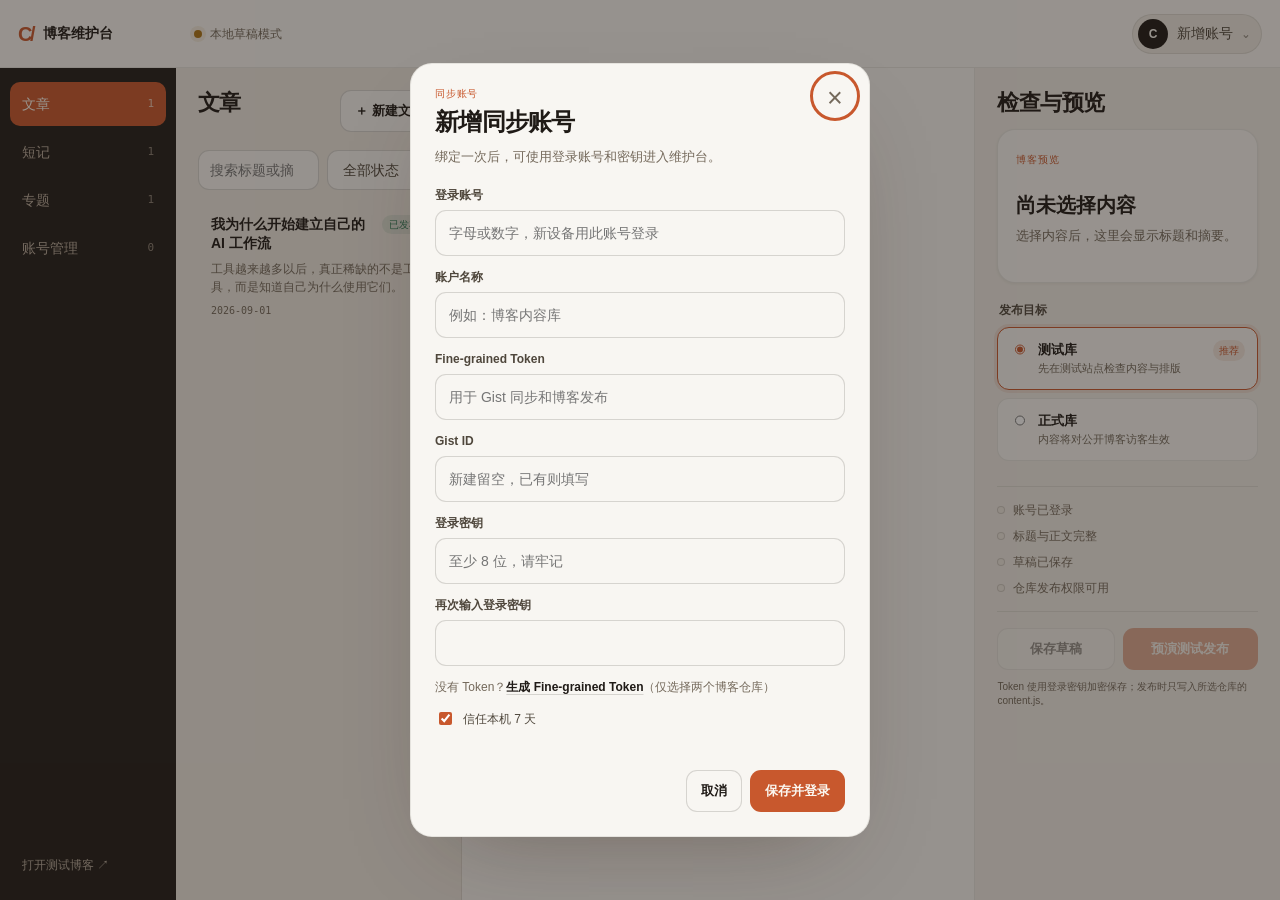
==== commit 1238e4ee: "Enable scoped repository publishing" ====
--- a/admin/index.html
+++ b/admin/index.html
@@ -5,7 +5,8 @@
 <header class="topbar"><div class="brand"><span class="brand-mark">C/</span><span>博客维护台</span></div><div class="environment"><span class="status-dot"></span><span id="connectionLabel">本地草稿模式</span></div><button class="account-trigger" id="accountTrigger" type="button"><span class="account-avatar">C</span><span id="accountTriggerLabel">选择账号</span><span aria-hidden="true">⌄</span></button></header>
 <aside class="sidebar" aria-label="维护台导航"><button class="nav-item is-active" type="button" data-view="articles"><span>文章</span><strong id="articleCount">0</strong></button><button class="nav-item" type="button" data-view="notes"><span>短记</span><strong id="noteCount">0</strong></button><button class="nav-item" type="button" data-view="topics"><span>专题</span><strong id="topicCount">0</strong></button><button class="nav-item" type="button" data-view="accounts"><span>账号管理</span><strong id="accountCount">0</strong></button><div class="sidebar-spacer"></div><a class="sidebar-link" href="../index.html" target="_blank" rel="noreferrer">打开测试博客 ↗</a></aside>
 <main class="workspace" id="workspace"><section class="content-panel" aria-labelledby="contentTitle"><div class="panel-header"><div><h1 id="contentTitle">文章</h1></div><button class="button button-secondary" id="newContentButton" type="button">＋ 新建文章</button></div><div class="filter-row"><label class="search-field"><span class="sr-only">搜索内容</span><input id="searchInput" type="search" placeholder="搜索标题或摘要"></label><select id="statusFilter" aria-label="按状态筛选"><option value="all">全部状态</option><option value="draft">草稿</option><option value="published">已发布</option></select></div><div class="content-list" id="contentList"></div></section>
-<section class="editor-panel" aria-labelledby="editorTitle"><div class="editor-empty" id="editorEmpty"><div class="empty-symbol">✎</div><h2>选择一项内容开始编辑</h2><p>你也可以新建文章、短记或专题。</p></div><form id="editorForm" hidden><div class="editor-header"><div><h2 id="editorTitle">未命名内容</h2></div><span class="save-state" id="saveState">尚未修改</span></div><label class="field"><span>标题</span><input id="titleInput" name="title" autocomplete="off" required></label><label class="field"><span>摘要</span><textarea id="summaryInput" name="summary" rows="3"></textarea></label><label class="field"><span>正文</span><textarea id="bodyInput" name="body" rows="14" placeholder="支持 Markdown 文本"></textarea></label><div class="field-grid"><label class="field"><span>发布日期</span><input id="dateInput" name="date" type="date"></label><label class="field"><span>内容状态</span><select id="contentStatusInput" name="status"><option value="draft">草稿</option><option value="published">已发布</option></select></label></div></form><section class="account-detail" id="accountDetail" aria-labelledby="accountDetailTitle" hidden><div class="account-detail-head"><div class="account-detail-avatar" id="accountDetailAvatar">C</div><div><p class="modal-kicker">个人账号</p><h2 id="accountDetailTitle">账号详情</h2><p id="accountDetailState">未登录</p></div></div><dl class="account-info"><div><dt>登录账号</dt><dd id="detailLoginName">—</dd></div><div><dt>账户名称</dt><dd id="detailProfileName">—</dd></div><div class="account-info-wide"><dt>Gist ID</dt><dd><code id="detailGistId">—</code></dd></div><div><dt>Token</dt><dd>已加密保存，不显示明文</dd></div><div><dt>绑定时间</dt><dd id="detailCreatedAt">—</dd></div><div><dt>本机信任</dt><dd id="detailTrustedUntil">未开启</dd></div></dl><div class="account-detail-actions"><button class="button button-secondary" id="copyGistIdButton" type="button">复制 Gist ID</button><a class="button button-secondary" id="openGistLink" href="https://gist.github.com/" target="_blank" rel="noreferrer">打开 Gist ↗</a><button class="button button-primary" id="accountLoginButton" type="button">登录此账号</button><button class="button button-primary" id="syncAccountButton" type="button" hidden>立即同步</button><button class="button button-quiet" id="logoutAccountButton" type="button" hidden>退出登录</button></div><p class="account-security-note">Gist ID 可以查看和复制；GitHub Token 与登录密钥不会在此页面显示。</p></section></section>
-<aside class="publish-panel" aria-labelledby="publishTitle"><div class="panel-header compact"><div><h2 id="publishTitle">检查与预览</h2></div></div><div class="preview-card"><span class="preview-label">博客预览</span><h3 id="previewTitle">尚未选择内容</h3><p id="previewSummary">选择内容后，这里会显示标题和摘要。</p><time id="previewDate"></time></div><fieldset class="target-fieldset"><legend>发布目标</legend><label class="target-option is-selected"><input type="radio" name="publishTarget" value="test" checked><span><strong>测试库</strong><small>先在测试站点检查内容与排版</small></span><em>推荐</em></label><label class="target-option target-production"><input type="radio" name="publishTarget" value="production"><span><strong>正式库</strong><small>内容将对公开博客访客生效</small></span></label></fieldset><div class="checklist" id="publishChecklist"><div><span class="check-dot"></span>账号已登录</div><div><span class="check-dot"></span>标题与正文完整</div><div><span class="check-dot"></span>草稿已保存</div><div><span class="check-dot"></span>发布服务已连接</div></div><div class="publish-actions"><button class="button button-secondary" id="saveDraftButton" type="button" disabled>保存草稿</button><button class="button button-primary" id="publishButton" type="button" disabled>发布到测试库</button></div><p class="security-note">正式库凭据只保存在发布服务端，不会写入浏览器或 Gist。</p></aside></main></div>
-<div class="modal-backdrop" id="accountModal" hidden><section class="modal" role="dialog" aria-modal="true" aria-labelledby="accountModalTitle"><button class="modal-close" id="closeAccountModal" type="button" aria-label="关闭">×</button><p class="modal-kicker">同步账号</p><h2 id="accountModalTitle">新增同步账号</h2><p class="modal-intro">绑定一次后，可使用登录账号和密钥进入维护台。</p><form id="accountForm"><label class="field"><span>登录账号</span><input id="loginNameInput" autocomplete="username" placeholder="字母或数字，新设备用此账号登录" required></label><label class="field"><span>账户名称</span><input id="profileNameInput" placeholder="例如：博客内容库" required></label><label class="field"><span>GitHub Token</span><input id="gistTokenInput" type="password" autocomplete="off" placeholder="仅用于 Gist 同步" required></label><label class="field"><span>Gist ID</span><input id="gistIdInput" autocomplete="off" placeholder="新建留空，已有则填写"></label><label class="field"><span>登录密钥</span><input id="passcodeInput" type="password" autocomplete="new-password" minlength="8" placeholder="至少 8 位，请牢记" required></label><label class="field"><span>再次输入登录密钥</span><input id="passcodeConfirmInput" type="password" autocomplete="new-password" minlength="8" required></label><p class="token-help">没有 Token？<a href="https://github.com/settings/tokens/new?scopes=gist&amp;description=myBlog%20Admin" target="_blank" rel="noreferrer">生成 GitHub Token</a><span>（勾选 gist，建议 90 天）</span></p><label class="trust-row"><input id="trustDeviceInput" type="checkbox" checked><span>信任本机 7 天</span></label><div class="form-error" id="accountFormError" role="alert"></div><div class="modal-actions"><button class="button button-secondary" id="cancelAccountButton" type="button">取消</button><button class="button button-primary" type="submit">保存并登录</button></div></form></section></div>
-<div class="modal-backdrop" id="loginModal" hidden><section class="modal modal-small" role="dialog" aria-modal="true" aria-labelledby="loginModalTitle"><button class="modal-close" id="closeLoginModal" type="button" aria-label="关闭">×</button><h2 id="loginModalTitle">登录维护台</h2><p class="modal-intro">选择已绑定账号并输入登录密钥。</p><form id="loginForm"><label class="field"><span>登录账号</span><select id="loginProfileSelect"></select></label><label class="field"><span>登录密钥</span><input id="loginPasscodeInput" type="password" autocomplete="current-password" required></label><label class="trust-row"><input id="loginTrustDeviceInput" type="checkbox" checked><span>信任本机 7 天</span></label><div class="form-error" id="loginFormError" role="alert"></div><div class="modal-actions"><button class="button button-secondary" id="addAccountFromLogin" type="button">新增账号</button><button class="button button-primary" type="submit">登录</button></div></form></section></div><div class="modal-backdrop" id="publishModal" hidden><section class="modal modal-small" role="dialog" aria-modal="true" aria-labelledby="publishModalTitle"><button class="modal-close" id="closePublishModal" type="button" aria-label="关闭">×</button><h2 id="publishModalTitle">确认发布</h2><p id="publishConfirmCopy" class="modal-intro"></p><div class="publish-summary"><span>目标仓库</span><strong id="confirmRepository"></strong><span>内容</span><strong id="confirmContentTitle"></strong></div><label class="field" id="productionConfirmField" hidden><span>输入“正式发布”确认</span><input id="productionConfirmInput" autocomplete="off"></label><div class="form-error" id="publishFormError" role="alert"></div><div class="modal-actions"><button class="button button-secondary" id="cancelPublishButton" type="button">返回检查</button><button class="button button-danger" id="confirmPublishButton" type="button">确认发布</button></div></section></div><div class="toast" id="toast" role="status" aria-live="polite"></div><script src="./admin.js"></script></body></html>
+<section class="editor-panel" aria-labelledby="editorTitle"><div class="editor-empty" id="editorEmpty"><div class="empty-symbol">✎</div><h2>选择一项内容开始编辑</h2><p>你也可以新建文章、短记或专题。</p></div><form id="editorForm" hidden><div class="editor-header"><div><h2 id="editorTitle">未命名内容</h2></div><span class="save-state" id="saveState">尚未修改</span></div><label class="field"><span>标题</span><input id="titleInput" name="title" autocomplete="off" required></label><label class="field"><span>摘要</span><textarea id="summaryInput" name="summary" rows="3"></textarea></label><label class="field"><span>正文</span><textarea id="bodyInput" name="body" rows="14" placeholder="支持 Markdown 文本"></textarea></label><div class="field-grid"><label class="field"><span>发布日期</span><input id="dateInput" name="date" type="date"></label><label class="field"><span>内容状态</span><select id="contentStatusInput" name="status"><option value="draft">草稿</option><option value="published">已发布</option></select></label></div></form><section class="account-detail" id="accountDetail" aria-labelledby="accountDetailTitle" hidden><div class="account-detail-head"><div class="account-detail-avatar" id="accountDetailAvatar">C</div><div><p class="modal-kicker">个人账号</p><h2 id="accountDetailTitle">账号详情</h2><p id="accountDetailState">未登录</p></div></div><dl class="account-info"><div><dt>登录账号</dt><dd id="detailLoginName">—</dd></div><div><dt>账户名称</dt><dd id="detailProfileName">—</dd></div><div class="account-info-wide"><dt>Gist ID</dt><dd><code id="detailGistId">—</code></dd></div><div><dt>Fine-grained Token</dt><dd>已加密保存，不显示明文</dd></div><div><dt>绑定时间</dt><dd id="detailCreatedAt">—</dd></div><div><dt>本机信任</dt><dd id="detailTrustedUntil">未开启</dd></div></dl><div class="account-detail-actions"><button class="button button-secondary" id="updateCredentialButton" type="button">更新发布凭据</button><button class="button button-secondary" id="copyGistIdButton" type="button">复制 Gist ID</button><a class="button button-secondary" id="openGistLink" href="https://gist.github.com/" target="_blank" rel="noreferrer">打开 Gist ↗</a><button class="button button-primary" id="accountLoginButton" type="button">登录此账号</button><button class="button button-primary" id="syncAccountButton" type="button" hidden>立即同步</button><button class="button button-quiet" id="logoutAccountButton" type="button" hidden>退出登录</button></div><p class="account-security-note">Gist ID 可以查看和复制；GitHub Token 与登录密钥不会在此页面显示。</p></section></section>
+<aside class="publish-panel" aria-labelledby="publishTitle"><div class="panel-header compact"><div><h2 id="publishTitle">检查与预览</h2></div></div><div class="preview-card"><span class="preview-label">博客预览</span><h3 id="previewTitle">尚未选择内容</h3><p id="previewSummary">选择内容后，这里会显示标题和摘要。</p><time id="previewDate"></time></div><fieldset class="target-fieldset"><legend>发布目标</legend><label class="target-option is-selected"><input type="radio" name="publishTarget" value="test" checked><span><strong>测试库</strong><small>先在测试站点检查内容与排版</small></span><em>推荐</em></label><label class="target-option target-production"><input type="radio" name="publishTarget" value="production"><span><strong>正式库</strong><small>内容将对公开博客访客生效</small></span></label></fieldset><div class="checklist" id="publishChecklist"><div><span class="check-dot"></span>账号已登录</div><div><span class="check-dot"></span>标题与正文完整</div><div><span class="check-dot"></span>草稿已保存</div><div><span class="check-dot"></span>仓库发布权限可用</div></div><div class="publish-actions"><button class="button button-secondary" id="saveDraftButton" type="button" disabled>保存草稿</button><button class="button button-primary" id="publishButton" type="button" disabled>发布到测试库</button></div><p class="security-note">Token 使用登录密钥加密保存；发布时只写入所选仓库的 content.js。</p></aside></main></div>
+<div class="modal-backdrop" id="accountModal" hidden><section class="modal" role="dialog" aria-modal="true" aria-labelledby="accountModalTitle"><button class="modal-close" id="closeAccountModal" type="button" aria-label="关闭">×</button><p class="modal-kicker">同步账号</p><h2 id="accountModalTitle">新增同步账号</h2><p class="modal-intro">绑定一次后，可使用登录账号和密钥进入维护台。</p><form id="accountForm"><label class="field"><span>登录账号</span><input id="loginNameInput" autocomplete="username" placeholder="字母或数字，新设备用此账号登录" required></label><label class="field"><span>账户名称</span><input id="profileNameInput" placeholder="例如：博客内容库" required></label><label class="field"><span>Fine-grained Token</span><input id="gistTokenInput" type="password" autocomplete="off" placeholder="用于 Gist 同步和博客发布" required></label><label class="field"><span>Gist ID</span><input id="gistIdInput" autocomplete="off" placeholder="新建留空，已有则填写"></label><label class="field"><span>登录密钥</span><input id="passcodeInput" type="password" autocomplete="new-password" minlength="8" placeholder="至少 8 位，请牢记" required></label><label class="field"><span>再次输入登录密钥</span><input id="passcodeConfirmInput" type="password" autocomplete="new-password" minlength="8" required></label><p class="token-help">没有 Token？<a href="https://github.com/settings/personal-access-tokens/new?name=myBlog%20Admin&amp;description=Gist%20sync%20and%20publish%20myBlog&amp;contents=write&amp;gists=write" target="_blank" rel="noreferrer">生成 Fine-grained Token</a><span>（仅选择两个博客仓库）</span></p><label class="trust-row"><input id="trustDeviceInput" type="checkbox" checked><span>信任本机 7 天</span></label><div class="form-error" id="accountFormError" role="alert"></div><div class="modal-actions"><button class="button button-secondary" id="cancelAccountButton" type="button">取消</button><button class="button button-primary" type="submit">保存并登录</button></div></form></section></div>
+<div class="modal-backdrop" id="loginModal" hidden><section class="modal modal-small" role="dialog" aria-modal="true" aria-labelledby="loginModalTitle"><button class="modal-close" id="closeLoginModal" type="button" aria-label="关闭">×</button><h2 id="loginModalTitle">登录维护台</h2><p class="modal-intro">选择已绑定账号并输入登录密钥。</p><form id="loginForm"><label class="field"><span>登录账号</span><select id="loginProfileSelect"></select></label><label class="field"><span>登录密钥</span><input id="loginPasscodeInput" type="password" autocomplete="current-password" required></label><label class="trust-row"><input id="loginTrustDeviceInput" type="checkbox" checked><span>信任本机 7 天</span></label><div class="form-error" id="loginFormError" role="alert"></div><div class="modal-actions"><button class="button button-secondary" id="addAccountFromLogin" type="button">新增账号</button><button class="button button-primary" type="submit">登录</button></div></form></section></div><div class="modal-backdrop" id="credentialModal" hidden><section class="modal modal-small" role="dialog" aria-modal="true" aria-labelledby="credentialModalTitle"><button class="modal-close" id="closeCredentialModal" type="button" aria-label="关闭">×</button><p class="modal-kicker">仓库权限</p><h2 id="credentialModalTitle">更新发布凭据</h2><p class="modal-intro">使用只授权 myBlog-test 与 myBlog-prod 的 Fine-grained Token。保存前会验证两个仓库的写入权限。</p><form id="credentialForm"><label class="field"><span>Fine-grained Token</span><input id="publishTokenInput" type="password" autocomplete="off" placeholder="github_pat_ 开头" required></label><p class="token-help"><a href="https://github.com/settings/personal-access-tokens/new?name=myBlog%20Admin&amp;description=Gist%20sync%20and%20publish%20myBlog&amp;contents=write&amp;gists=write" target="_blank" rel="noreferrer">创建限定权限的 Token ↗</a><span> 创建时仅选择两个博客仓库。</span></p><div class="form-error" id="credentialFormError" role="alert"></div><div class="modal-actions"><button class="button button-secondary" id="cancelCredentialButton" type="button">取消</button><button class="button button-primary" type="submit">验证并保存</button></div></form></section></div><div class="modal-backdrop" id="publishModal" hidden><section class="modal modal-small" role="dialog" aria-modal="true" aria-labelledby="publishModalTitle"><button class="modal-close" id="closePublishModal" type="button" aria-label="关闭">×</button><h2 id="publishModalTitle">确认发布</h2><p id="publishConfirmCopy" class="modal-intro"></p><div class="publish-summary"><span>目标仓库</span><strong id="confirmRepository"></strong><span>内容</span><strong id="confirmContentTitle"></strong></div><label class="field" id="productionConfirmField" hidden><span>输入“正式发布”确认</span><input id="productionConfirmInput" autocomplete="off"></label><div class="form-error" id="publishFormError" role="alert"></div><div class="modal-actions"><button class="button button-secondary" id="cancelPublishButton" type="button">返回检查</button><button class="button button-danger" id="confirmPublishButton" type="button">确认发布</button></div></section></div><div class="toast" id="toast" role="status" aria-live="polite"></div><script src="./admin.js"></script></body></html>
+
--- a/admin/admin.css
+++ b/admin/admin.css
@@ -1,7 +1,11 @@
 /* finesse · register=product · shell=three-pane-workflow · palette=warm-stone+orange · motion=feedback-only · SOUL=5 SPECTACLE=1 DENSITY=7 */
 :root{--page:#f0ece5;--bg:#f8f6f2;--panel:#eee9e1;--panel-2:#e7e0d6;--border:rgba(41,34,28,.09);--border-strong:rgba(41,34,28,.16);--ink-1:#1f1a16;--ink-2:#4f473c;--ink-3:#74695b;--accent:#c8582d;--accent-soft:rgba(200,88,45,.11);--on-accent:#fbf7f0;--up:#2f7958;--down:#b13f32;--warn:#ad7415;--rail:#211d19;--rail-2:#2d2823;--rail-ink:#b7aa9b;--rail-active:#f5eee4;--shadow:0 1px 3px rgba(55,36,24,.06);--shadow-lg:0 36px 90px -42px rgba(55,36,24,.4);--r:18px;--r-sm:12px;--top-h:68px;--rail-w:176px;--font:"Segoe UI","Microsoft YaHei",sans-serif;--mono:"Cascadia Code",Consolas,monospace}
-*{box-sizing:border-box}html,body{overflow-x:clip}html{background:var(--page)}body{margin:0;color:var(--ink-2);font-family:var(--font);font-size:14px;line-height:1.5;background:var(--page)}button,input,textarea,select{font:inherit;color:inherit}button,a,input,textarea,select{-webkit-tap-highlight-color:transparent}.skip-link{position:fixed;left:12px;top:-60px;z-index:100;background:var(--ink-1);color:var(--on-accent);padding:10px 14px;border-radius:8px}.skip-link:focus{top:12px}.sr-only{position:absolute;width:1px;height:1px;padding:0;margin:-1px;overflow:hidden;clip:rect(0,0,0,0);white-space:nowrap;border:0}.app-shell{min-height:100dvh;display:grid;grid-template-columns:var(--rail-w) minmax(0,1fr);grid-template-rows:var(--top-h) minmax(0,1fr)}.topbar{grid-column:1/-1;position:sticky;top:0;z-index:20;display:flex;align-items:center;gap:18px;padding:0 18px;background:var(--bg);border-bottom:1px solid var(--border)}.brand{display:flex;align-items:center;gap:10px;min-width:calc(var(--rail-w) - 18px);font-weight:750;color:var(--ink-1)}.brand-mark{color:var(--accent);font-weight:900;font-size:20px;letter-spacing:-.12em}.environment{display:flex;align-items:center;gap:8px;margin-right:auto;color:var(--ink-3);font-size:12px}.status-dot{width:8px;height:8px;border-radius:50%;background:var(--warn);box-shadow:0 0 0 4px rgba(173,116,21,.1)}.account-trigger{min-height:40px;display:flex;align-items:center;gap:9px;border:1px solid var(--border);background:var(--panel);border-radius:999px;padding:4px 12px 4px 5px;cursor:pointer}.account-trigger:hover{border-color:var(--border-strong)}.account-avatar{width:30px;height:30px;border-radius:50%;display:grid;place-items:center;background:var(--ink-1);color:var(--on-accent);font-size:12px;font-weight:800}.sidebar{grid-column:1;grid-row:2;background:var(--rail);padding:14px 10px 16px;display:flex;flex-direction:column;gap:4px;position:sticky;top:var(--top-h);height:calc(100dvh - var(--top-h))}.nav-item{width:100%;min-height:44px;border:0;background:transparent;color:var(--rail-ink);border-radius:10px;padding:0 12px;display:flex;align-items:center;justify-content:space-between;cursor:pointer;text-align:left}.nav-item strong{font-family:var(--mono);font-size:11px;font-weight:500;opacity:.7}.nav-item:hover{background:var(--rail-2);color:var(--rail-active)}.nav-item.is-active{background:var(--accent);color:var(--on-accent)}.sidebar-spacer{flex:1}.sidebar-link{color:var(--rail-ink);text-decoration:none;padding:10px 12px;font-size:12px}.sidebar-link:hover{color:var(--rail-active)}.workspace{grid-column:2;grid-row:2;display:grid;grid-template-columns:minmax(260px,.75fr) minmax(390px,1.35fr) minmax(280px,.8fr);min-height:calc(100dvh - var(--top-h))}.content-panel,.editor-panel,.publish-panel{min-width:0;padding:22px;background:var(--bg)}.content-panel,.editor-panel{border-right:1px solid var(--border)}.content-panel{background:var(--panel)}.publish-panel{background:var(--page)}.panel-header,.editor-header{display:flex;align-items:flex-start;justify-content:space-between;gap:16px;margin-bottom:18px}.panel-header.compact{margin-bottom:14px}.panel-kicker,.modal-kicker{margin:0 0 4px;color:var(--accent);font-family:var(--mono);font-size:10px;letter-spacing:.08em;line-height:1.2}.panel-header h1,.panel-header h2,.editor-header h2{margin:0;color:var(--ink-1);font-size:22px;line-height:1.15;letter-spacing:-.025em;overflow-wrap:anywhere;min-width:0}.button{min-height:42px;border-radius:11px;padding:0 14px;border:1px solid transparent;font-weight:700;font-size:13px;white-space:nowrap;cursor:pointer;transition:transform .16s ease,background .16s ease,border-color .16s ease}.button:active{transform:translateY(1px)}.button:disabled{cursor:not-allowed;opacity:.45}.button-primary{background:var(--accent);color:var(--on-accent)}.button-primary:not(:disabled):hover{background:#b74c25}.button-secondary{background:var(--bg);border-color:var(--border-strong);color:var(--ink-1)}.button-secondary:not(:disabled):hover{background:var(--panel-2)}.button-danger{background:var(--down);color:var(--on-accent)}.filter-row{display:grid;grid-template-columns:minmax(0,1fr) 112px;gap:8px;margin-bottom:12px}.search-field input,.filter-row select,.field input,.field textarea,.field select{width:100%;border:1px solid var(--border-strong);background:var(--bg);border-radius:11px;outline:0}.search-field input,.filter-row select{height:40px;padding:0 11px}.field input,.field select{height:46px;padding:0 13px}.field textarea{padding:12px 13px;resize:vertical;min-height:88px}.field input:focus,.field textarea:focus,.field select:focus,.search-field input:focus,.filter-row select:focus{border-color:var(--accent);box-shadow:0 0 0 3px var(--accent-soft)}.content-list{display:flex;flex-direction:column;gap:7px}.content-item{width:100%;border:1px solid transparent;background:transparent;border-radius:12px;padding:12px;display:grid;grid-template-columns:minmax(0,1fr) auto;gap:7px;text-align:left;cursor:pointer}.content-item:hover{background:var(--bg);border-color:var(--border)}.content-item.is-active{background:var(--bg);border-color:var(--border-strong);box-shadow:var(--shadow)}.content-item h3{grid-column:1;margin:0;color:var(--ink-1);font-size:14px;line-height:1.35;overflow-wrap:anywhere;min-width:0}.content-item p{grid-column:1/-1;margin:0;color:var(--ink-3);font-size:12px;display:-webkit-box;-webkit-box-orient:vertical;-webkit-line-clamp:2;overflow:hidden}.content-item time{font-family:var(--mono);font-size:10px;color:var(--ink-3)}.status-chip{font-size:10px;border-radius:999px;padding:2px 7px;background:var(--panel-2);color:var(--ink-3)}.status-chip.published{background:rgba(47,121,88,.1);color:var(--up)}.empty-list{padding:38px 12px;text-align:center;color:var(--ink-3)}.editor-empty{min-height:480px;display:grid;place-content:center;text-align:center;color:var(--ink-3)}.editor-empty h2{color:var(--ink-1);margin:10px 0 4px}.editor-empty p{margin:0}.empty-symbol{font-size:34px;color:var(--accent)}.editor-header{padding-bottom:14px;border-bottom:1px solid var(--border)}.save-state{font-size:11px;color:var(--ink-3);white-space:nowrap}.save-state.is-dirty{color:var(--warn)}.save-state.is-saved{color:var(--up)}#editorForm{display:flex;flex-direction:column;gap:15px}#editorForm[hidden]{display:none}.field{display:flex;flex-direction:column;gap:6px}.field>span{font-size:12px;font-weight:700;color:var(--ink-2)}.field-grid{display:grid;grid-template-columns:minmax(0,1fr) minmax(0,1fr);gap:12px}.preview-card{border:1px solid var(--border);background:var(--bg);border-radius:var(--r);padding:18px;box-shadow:var(--shadow);margin-bottom:18px}.preview-label{font-family:var(--mono);font-size:10px;color:var(--accent);letter-spacing:.08em}.preview-card h3{font-size:20px;line-height:1.2;margin:24px 0 9px;color:var(--ink-1);overflow-wrap:anywhere;min-width:0}.preview-card p{margin:0 0 18px;color:var(--ink-3);font-size:13px}.preview-card time{font-family:var(--mono);font-size:10px;color:var(--ink-3)}.target-fieldset{border:0;padding:0;margin:0 0 17px}.target-fieldset legend{font-size:12px;font-weight:750;margin-bottom:8px;color:var(--ink-2)}.target-option{display:grid;grid-template-columns:18px minmax(0,1fr) auto;gap:10px;align-items:start;border:1px solid var(--border);background:var(--bg);border-radius:var(--r-sm);padding:12px;margin-bottom:8px;cursor:pointer}.target-option.is-selected{border-color:var(--accent);box-shadow:0 0 0 3px var(--accent-soft)}.target-option input{margin-top:3px;accent-color:var(--accent)}.target-option span{display:flex;flex-direction:column;gap:2px}.target-option strong{color:var(--ink-1);font-size:13px}.target-option small{color:var(--ink-3);font-size:11px;line-height:1.4}.target-option em{font-size:10px;font-style:normal;color:var(--accent);background:var(--accent-soft);padding:3px 6px;border-radius:999px}.target-production.is-selected{border-color:var(--down);box-shadow:0 0 0 3px rgba(177,63,50,.1)}.checklist{display:flex;flex-direction:column;gap:8px;padding:14px 0;border-top:1px solid var(--border);border-bottom:1px solid var(--border);font-size:12px;color:var(--ink-3)}.checklist div{display:flex;align-items:center;gap:8px}.check-dot{width:8px;height:8px;border:1px solid var(--border-strong);border-radius:50%;background:var(--panel)}.checklist div.is-ok{color:var(--ink-2)}.checklist div.is-ok .check-dot{border-color:var(--up);background:var(--up)}.publish-actions{display:grid;grid-template-columns:1fr 1.15fr;gap:8px;margin-top:16px}.security-note{font-size:10px;color:var(--ink-3);margin:10px 0 0;line-height:1.45}.modal-backdrop{position:fixed;inset:0;z-index:50;display:grid;place-items:center;padding:18px;background:rgba(31,26,22,.45)}.modal-backdrop[hidden]{display:none}.modal{position:relative;width:min(100%,460px);max-height:calc(100dvh - 36px);overflow:auto;background:var(--bg);border:1px solid var(--border);border-radius:22px;padding:24px;box-shadow:var(--shadow-lg)}.modal-small{width:min(100%,420px)}.modal h2{margin:0;color:var(--ink-1);font-size:24px;letter-spacing:-.03em}.modal-intro{margin:7px 0 20px;color:var(--ink-3);font-size:13px}.modal-close{position:absolute;right:15px;top:13px;width:38px;height:38px;border:0;background:transparent;color:var(--ink-3);font-size:27px;cursor:pointer;border-radius:50%}.modal-close:hover{background:var(--panel)}#accountForm{display:flex;flex-direction:column;gap:12px}.token-help{margin:0;color:var(--ink-3);font-size:12px;line-height:1.55}.token-help a{color:var(--ink-1);font-weight:700;text-decoration:underline;text-decoration-color:var(--border-strong);text-underline-offset:3px;outline:2px solid transparent;outline-offset:3px}.token-help a:focus-visible{outline-color:var(--accent);text-decoration-color:var(--accent)}.token-help a:active{color:var(--accent)}@media(hover:hover){.token-help a:hover{color:var(--accent);text-decoration-color:var(--accent)}}.trust-row{display:flex;align-items:center;gap:8px;color:var(--ink-2);font-size:12px}.trust-row input{accent-color:var(--accent)}.form-error{min-height:18px;color:var(--down);font-size:12px}.modal-actions{display:flex;justify-content:flex-end;gap:8px}.publish-summary{display:grid;grid-template-columns:90px minmax(0,1fr);gap:9px 12px;background:var(--panel);border-radius:var(--r-sm);padding:13px;margin-bottom:16px;font-size:12px}.publish-summary span{color:var(--ink-3)}.publish-summary strong{color:var(--ink-1);overflow-wrap:anywhere;min-width:0}.toast{position:fixed;right:20px;bottom:20px;z-index:80;background:var(--ink-1);color:var(--on-accent);border-radius:11px;padding:11px 15px;box-shadow:var(--shadow-lg);font-size:12px;opacity:0;transform:translateY(8px);pointer-events:none;transition:opacity .18s ease,transform .18s ease}.toast.is-visible{opacity:1;transform:translateY(0)}:focus-visible{outline:3px solid var(--accent);outline-offset:3px}
+*{box-sizing:border-box}[hidden]{display:none!important}html,body{overflow-x:clip}html{background:var(--page)}body{margin:0;color:var(--ink-2);font-family:var(--font);font-size:14px;line-height:1.5;background:var(--page)}button,input,textarea,select{font:inherit;color:inherit}button,a,input,textarea,select{-webkit-tap-highlight-color:transparent}.skip-link{position:fixed;left:12px;top:-60px;z-index:100;background:var(--ink-1);color:var(--on-accent);padding:10px 14px;border-radius:8px}.skip-link:focus{top:12px}.sr-only{position:absolute;width:1px;height:1px;padding:0;margin:-1px;overflow:hidden;clip:rect(0,0,0,0);white-space:nowrap;border:0}.app-shell{min-height:100dvh;display:grid;grid-template-columns:var(--rail-w) minmax(0,1fr);grid-template-rows:var(--top-h) minmax(0,1fr)}.topbar{grid-column:1/-1;position:sticky;top:0;z-index:20;display:flex;align-items:center;gap:18px;padding:0 18px;background:var(--bg);border-bottom:1px solid var(--border)}.brand{display:flex;align-items:center;gap:10px;min-width:calc(var(--rail-w) - 18px);font-weight:750;color:var(--ink-1)}.brand-mark{color:var(--accent);font-weight:900;font-size:20px;letter-spacing:-.12em}.environment{display:flex;align-items:center;gap:8px;margin-right:auto;color:var(--ink-3);font-size:12px}.status-dot{width:8px;height:8px;border-radius:50%;background:var(--warn);box-shadow:0 0 0 4px rgba(173,116,21,.1)}.account-trigger{min-height:40px;display:flex;align-items:center;gap:9px;border:1px solid var(--border);background:var(--panel);border-radius:999px;padding:4px 12px 4px 5px;cursor:pointer}.account-trigger:hover{border-color:var(--border-strong)}.account-avatar{width:30px;height:30px;border-radius:50%;display:grid;place-items:center;background:var(--ink-1);color:var(--on-accent);font-size:12px;font-weight:800}.sidebar{grid-column:1;grid-row:2;background:var(--rail);padding:14px 10px 16px;display:flex;flex-direction:column;gap:4px;position:sticky;top:var(--top-h);height:calc(100dvh - var(--top-h))}.nav-item{width:100%;min-height:44px;border:0;background:transparent;color:var(--rail-ink);border-radius:10px;padding:0 12px;display:flex;align-items:center;justify-content:space-between;cursor:pointer;text-align:left}.nav-item strong{font-family:var(--mono);font-size:11px;font-weight:500;opacity:.7}.nav-item:hover{background:var(--rail-2);color:var(--rail-active)}.nav-item.is-active{background:var(--accent);color:var(--on-accent)}.sidebar-spacer{flex:1}.sidebar-link{color:var(--rail-ink);text-decoration:none;padding:10px 12px;font-size:12px}.sidebar-link:hover{color:var(--rail-active)}.workspace{grid-column:2;grid-row:2;display:grid;grid-template-columns:minmax(260px,.75fr) minmax(390px,1.35fr) minmax(280px,.8fr);min-height:calc(100dvh - var(--top-h))}.content-panel,.editor-panel,.publish-panel{min-width:0;padding:22px;background:var(--bg)}.content-panel,.editor-panel{border-right:1px solid var(--border)}.content-panel{background:var(--panel)}.publish-panel{background:var(--page)}.panel-header,.editor-header{display:flex;align-items:flex-start;justify-content:space-between;gap:16px;margin-bottom:18px}.panel-header.compact{margin-bottom:14px}.panel-kicker,.modal-kicker{margin:0 0 4px;color:var(--accent);font-family:var(--mono);font-size:10px;letter-spacing:.08em;line-height:1.2}.panel-header h1,.panel-header h2,.editor-header h2{margin:0;color:var(--ink-1);font-size:22px;line-height:1.15;letter-spacing:-.025em;overflow-wrap:anywhere;min-width:0}.button{min-height:42px;border-radius:11px;padding:0 14px;border:1px solid transparent;font-weight:700;font-size:13px;white-space:nowrap;cursor:pointer;transition:transform .16s ease,background .16s ease,border-color .16s ease}.button:active{transform:translateY(1px)}.button:disabled{cursor:not-allowed;opacity:.45}.button-primary{background:var(--accent);color:var(--on-accent)}.button-primary:not(:disabled):hover{background:#b74c25}.button-secondary{background:var(--bg);border-color:var(--border-strong);color:var(--ink-1)}.button-secondary:not(:disabled):hover{background:var(--panel-2)}.button-danger{background:var(--down);color:var(--on-accent)}.filter-row{display:grid;grid-template-columns:minmax(0,1fr) 112px;gap:8px;margin-bottom:12px}.search-field input,.filter-row select,.field input,.field textarea,.field select{width:100%;border:1px solid var(--border-strong);background:var(--bg);border-radius:11px;outline:0}.search-field input,.filter-row select{height:40px;padding:0 11px}.field input,.field select{height:46px;padding:0 13px}.field textarea{padding:12px 13px;resize:vertical;min-height:88px}.field input:focus,.field textarea:focus,.field select:focus,.search-field input:focus,.filter-row select:focus{border-color:var(--accent);box-shadow:0 0 0 3px var(--accent-soft)}.content-list{display:flex;flex-direction:column;gap:7px}.content-item{width:100%;border:1px solid transparent;background:transparent;border-radius:12px;padding:12px;display:grid;grid-template-columns:minmax(0,1fr) auto;gap:7px;text-align:left;cursor:pointer}.content-item:hover{background:var(--bg);border-color:var(--border)}.content-item.is-active{background:var(--bg);border-color:var(--border-strong);box-shadow:var(--shadow)}.content-item h3{grid-column:1;margin:0;color:var(--ink-1);font-size:14px;line-height:1.35;overflow-wrap:anywhere;min-width:0}.content-item p{grid-column:1/-1;margin:0;color:var(--ink-3);font-size:12px;display:-webkit-box;-webkit-box-orient:vertical;-webkit-line-clamp:2;overflow:hidden}.content-item time{font-family:var(--mono);font-size:10px;color:var(--ink-3)}.status-chip{font-size:10px;border-radius:999px;padding:2px 7px;background:var(--panel-2);color:var(--ink-3)}.status-chip.published{background:rgba(47,121,88,.1);color:var(--up)}.empty-list{padding:38px 12px;text-align:center;color:var(--ink-3)}.editor-empty{min-height:480px;display:grid;place-content:center;text-align:center;color:var(--ink-3)}.editor-empty h2{color:var(--ink-1);margin:10px 0 4px}.editor-empty p{margin:0}.empty-symbol{font-size:34px;color:var(--accent)}.editor-header{padding-bottom:14px;border-bottom:1px solid var(--border)}.save-state{font-size:11px;color:var(--ink-3);white-space:nowrap}.save-state.is-dirty{color:var(--warn)}.save-state.is-saved{color:var(--up)}#editorForm{display:flex;flex-direction:column;gap:15px}#editorForm[hidden]{display:none}.field{display:flex;flex-direction:column;gap:6px}.field>span{font-size:12px;font-weight:700;color:var(--ink-2)}.field-grid{display:grid;grid-template-columns:minmax(0,1fr) minmax(0,1fr);gap:12px}.preview-card{border:1px solid var(--border);background:var(--bg);border-radius:var(--r);padding:18px;box-shadow:var(--shadow);margin-bottom:18px}.preview-label{font-family:var(--mono);font-size:10px;color:var(--accent);letter-spacing:.08em}.preview-card h3{font-size:20px;line-height:1.2;margin:24px 0 9px;color:var(--ink-1);overflow-wrap:anywhere;min-width:0}.preview-card p{margin:0 0 18px;color:var(--ink-3);font-size:13px}.preview-card time{font-family:var(--mono);font-size:10px;color:var(--ink-3)}.target-fieldset{border:0;padding:0;margin:0 0 17px}.target-fieldset legend{font-size:12px;font-weight:750;margin-bottom:8px;color:var(--ink-2)}.target-option{display:grid;grid-template-columns:18px minmax(0,1fr) auto;gap:10px;align-items:start;border:1px solid var(--border);background:var(--bg);border-radius:var(--r-sm);padding:12px;margin-bottom:8px;cursor:pointer}.target-option.is-selected{border-color:var(--accent);box-shadow:0 0 0 3px var(--accent-soft)}.target-option input{margin-top:3px;accent-color:var(--accent)}.target-option span{display:flex;flex-direction:column;gap:2px}.target-option strong{color:var(--ink-1);font-size:13px}.target-option small{color:var(--ink-3);font-size:11px;line-height:1.4}.target-option em{font-size:10px;font-style:normal;color:var(--accent);background:var(--accent-soft);padding:3px 6px;border-radius:999px}.target-production.is-selected{border-color:var(--down);box-shadow:0 0 0 3px rgba(177,63,50,.1)}.checklist{display:flex;flex-direction:column;gap:8px;padding:14px 0;border-top:1px solid var(--border);border-bottom:1px solid var(--border);font-size:12px;color:var(--ink-3)}.checklist div{display:flex;align-items:center;gap:8px}.check-dot{width:8px;height:8px;border:1px solid var(--border-strong);border-radius:50%;background:var(--panel)}.checklist div.is-ok{color:var(--ink-2)}.checklist div.is-ok .check-dot{border-color:var(--up);background:var(--up)}.publish-actions{display:grid;grid-template-columns:1fr 1.15fr;gap:8px;margin-top:16px}.security-note{font-size:10px;color:var(--ink-3);margin:10px 0 0;line-height:1.45}.modal-backdrop{position:fixed;inset:0;z-index:50;display:grid;place-items:center;padding:18px;background:rgba(31,26,22,.45)}.modal-backdrop[hidden]{display:none}.modal{position:relative;width:min(100%,460px);max-height:calc(100dvh - 36px);overflow:auto;background:var(--bg);border:1px solid var(--border);border-radius:22px;padding:24px;box-shadow:var(--shadow-lg)}.modal-small{width:min(100%,420px)}.modal h2{margin:0;color:var(--ink-1);font-size:24px;letter-spacing:-.03em}.modal-intro{margin:7px 0 20px;color:var(--ink-3);font-size:13px}.modal-close{position:absolute;right:15px;top:13px;width:38px;height:38px;border:0;background:transparent;color:var(--ink-3);font-size:27px;cursor:pointer;border-radius:50%}.modal-close:hover{background:var(--panel)}#accountForm{display:flex;flex-direction:column;gap:12px}.token-help{margin:0;color:var(--ink-3);font-size:12px;line-height:1.55}.token-help a{color:var(--ink-1);font-weight:700;text-decoration:underline;text-decoration-color:var(--border-strong);text-underline-offset:3px;outline:2px solid transparent;outline-offset:3px}.token-help a:focus-visible{outline-color:var(--accent);text-decoration-color:var(--accent)}.token-help a:active{color:var(--accent)}@media(hover:hover){.token-help a:hover{color:var(--accent);text-decoration-color:var(--accent)}}.trust-row{display:flex;align-items:center;gap:8px;color:var(--ink-2);font-size:12px}.trust-row input{accent-color:var(--accent)}.form-error{min-height:18px;color:var(--down);font-size:12px}.modal-actions{display:flex;justify-content:flex-end;gap:8px}.publish-summary{display:grid;grid-template-columns:90px minmax(0,1fr);gap:9px 12px;background:var(--panel);border-radius:var(--r-sm);padding:13px;margin-bottom:16px;font-size:12px}.publish-summary span{color:var(--ink-3)}.publish-summary strong{color:var(--ink-1);overflow-wrap:anywhere;min-width:0}.toast{position:fixed;right:20px;bottom:20px;z-index:80;background:var(--ink-1);color:var(--on-accent);border-radius:11px;padding:11px 15px;box-shadow:var(--shadow-lg);font-size:12px;opacity:0;transform:translateY(8px);pointer-events:none;transition:opacity .18s ease,transform .18s ease}.toast.is-visible{opacity:1;transform:translateY(0)}:focus-visible{outline:3px solid var(--accent);outline-offset:3px}
 @media(max-width:1120px){.workspace{grid-template-columns:minmax(260px,.8fr) minmax(390px,1.2fr)}.publish-panel{grid-column:1/-1;border-top:1px solid var(--border);display:grid;grid-template-columns:minmax(0,1fr) minmax(260px,.7fr);gap:18px}.publish-panel>.panel-header,.publish-panel>.security-note{grid-column:1/-1}.preview-card{grid-row:2/5}.target-fieldset{grid-column:2}.checklist{grid-column:2}.publish-actions{grid-column:2}}
 @media(max-width:780px){:root{--top-h:62px}.app-shell{display:block;padding-bottom:68px}.topbar{height:var(--top-h);padding:0 12px}.brand{min-width:0;margin-right:auto}.brand span:last-child{display:none}.environment{display:none}.sidebar{position:fixed;left:0;right:0;top:auto;bottom:0;z-index:30;width:auto;height:64px;padding:6px 8px;display:grid;grid-template-columns:repeat(4,minmax(0,1fr));background:var(--rail)}.sidebar-spacer,.sidebar-link{display:none}.nav-item{min-width:0;justify-content:center;flex-direction:column;gap:1px;padding:3px;font-size:11px}.workspace{display:block;min-height:auto}.content-panel,.editor-panel,.publish-panel{border:0;border-bottom:1px solid var(--border);padding:18px}.content-panel{min-height:auto}.editor-empty{min-height:260px}.publish-panel{display:block}.field-grid{grid-template-columns:1fr}.publish-actions{position:sticky;bottom:76px;background:var(--page);padding-top:10px;z-index:5}.modal{padding:22px 18px}.filter-row{grid-template-columns:minmax(0,1fr) 104px}}
 @media(max-width:380px){.account-trigger{padding-right:8px}.account-trigger #accountTriggerLabel{max-width:76px;overflow:hidden;text-overflow:ellipsis}.panel-header{align-items:center}.button{padding:0 11px}.publish-actions{grid-template-columns:1fr}}
-@media(prefers-reduced-motion:reduce){*,*::before,*::after{animation-duration:.01ms!important;transition-duration:.01ms!important}}+@media(prefers-reduced-motion:reduce){*,*::before,*::after{animation-duration:.01ms!important;transition-duration:.01ms!important}}
+/* Account detail page */
+.account-view .publish-panel{display:none}.account-view .editor-panel{grid-column:2/-1;border-right:0}.account-detail{max-width:860px;margin:0 auto;padding:clamp(28px,5vw,64px);width:100%}.account-detail-head{display:flex;align-items:center;gap:18px;padding-bottom:28px;border-bottom:1px solid var(--border)}.account-detail-head h2{margin:3px 0 4px;font-size:clamp(24px,3vw,34px)}.account-detail-head p{margin:0;color:var(--ink-3)}.account-detail-avatar{display:grid;place-items:center;width:64px;height:64px;border-radius:18px;background:var(--ink-1);color:var(--on-accent);font-weight:800;font-size:24px}.account-info{display:grid;grid-template-columns:1fr 1fr;margin:26px 0 30px;border:1px solid var(--border);border-radius:16px;overflow:hidden}.account-info>div{padding:18px 20px;border-bottom:1px solid var(--border)}.account-info>div:nth-child(odd){border-right:1px solid var(--border)}.account-info>div:nth-last-child(-n+2){border-bottom:0}.account-info .account-info-wide{grid-column:1/-1;border-right:0}.account-info dt{margin-bottom:7px;color:var(--ink-3);font-size:12px}.account-info dd{margin:0;font-weight:650;overflow-wrap:anywhere}.account-info code{font:600 13px/1.6 ui-monospace,SFMono-Regular,Consolas,monospace;background:var(--panel);padding:5px 8px;border-radius:7px}.account-detail-actions{display:flex;flex-wrap:wrap;gap:10px}.account-detail-actions .button{display:inline-flex;align-items:center;justify-content:center;text-decoration:none}.button-quiet{background:transparent;color:var(--down);border:1px solid transparent}.button-quiet:hover{border-color:var(--border)}.account-security-note{margin:20px 0 0;color:var(--ink-3);font-size:13px}@media(max-width:900px){.account-view .editor-panel{grid-column:auto}.account-info{grid-template-columns:1fr}.account-info>div,.account-info>div:nth-child(odd),.account-info>div:nth-last-child(-n+2){border-right:0;border-bottom:1px solid var(--border)}.account-info>div:last-child{border-bottom:0}.account-info .account-info-wide{grid-column:auto}}
+
+
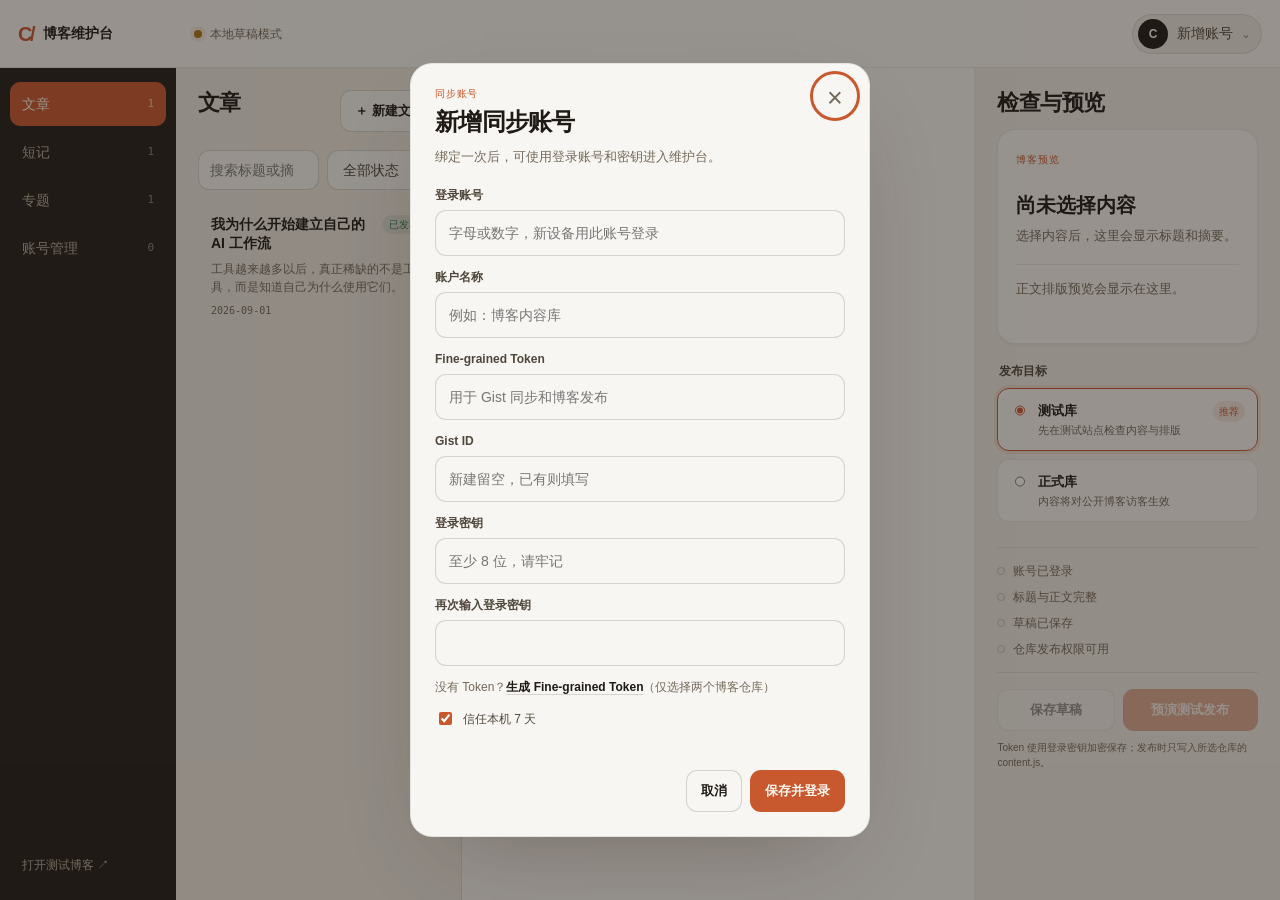
==== commit c03c6ef9: "Add Markdown rendering and image publishing tools" ====
--- a/admin/index.html
+++ b/admin/index.html
@@ -1,12 +1,12 @@
 <!doctype html>
 <html lang="zh-CN">
-<head><meta charset="UTF-8"><meta name="viewport" content="width=device-width, initial-scale=1"><meta name="description" content="Chance 博客内容维护台"><meta name="referrer" content="no-referrer"><meta http-equiv="Content-Security-Policy" content="default-src 'self'; connect-src 'self' https://api.github.com; img-src 'self' data:; style-src 'self'; script-src 'self'; base-uri 'none'; form-action 'self'; frame-ancestors 'none'"><title>Chance · 博客维护台</title><link rel="stylesheet" href="./admin.css"></head>
+<head><meta charset="UTF-8"><meta name="viewport" content="width=device-width, initial-scale=1"><meta name="description" content="Chance 博客内容维护台"><meta name="referrer" content="no-referrer"><meta http-equiv="Content-Security-Policy" content="default-src 'self'; connect-src 'self' https://api.github.com; img-src 'self' data: https:; style-src 'self'; script-src 'self'; base-uri 'none'; form-action 'self'; frame-ancestors 'none'"><title>Chance · 博客维护台</title><link rel="stylesheet" href="./admin.css"></head>
 <body><a class="skip-link" href="#workspace">跳到编辑区</a><div class="app-shell">
 <header class="topbar"><div class="brand"><span class="brand-mark">C/</span><span>博客维护台</span></div><div class="environment"><span class="status-dot"></span><span id="connectionLabel">本地草稿模式</span></div><button class="account-trigger" id="accountTrigger" type="button"><span class="account-avatar">C</span><span id="accountTriggerLabel">选择账号</span><span aria-hidden="true">⌄</span></button></header>
 <aside class="sidebar" aria-label="维护台导航"><button class="nav-item is-active" type="button" data-view="articles"><span>文章</span><strong id="articleCount">0</strong></button><button class="nav-item" type="button" data-view="notes"><span>短记</span><strong id="noteCount">0</strong></button><button class="nav-item" type="button" data-view="topics"><span>专题</span><strong id="topicCount">0</strong></button><button class="nav-item" type="button" data-view="accounts"><span>账号管理</span><strong id="accountCount">0</strong></button><div class="sidebar-spacer"></div><a class="sidebar-link" href="../index.html" target="_blank" rel="noreferrer">打开测试博客 ↗</a></aside>
 <main class="workspace" id="workspace"><section class="content-panel" aria-labelledby="contentTitle"><div class="panel-header"><div><h1 id="contentTitle">文章</h1></div><button class="button button-secondary" id="newContentButton" type="button">＋ 新建文章</button></div><div class="filter-row"><label class="search-field"><span class="sr-only">搜索内容</span><input id="searchInput" type="search" placeholder="搜索标题或摘要"></label><select id="statusFilter" aria-label="按状态筛选"><option value="all">全部状态</option><option value="draft">草稿</option><option value="published">已发布</option></select></div><div class="content-list" id="contentList"></div></section>
-<section class="editor-panel" aria-labelledby="editorTitle"><div class="editor-empty" id="editorEmpty"><div class="empty-symbol">✎</div><h2>选择一项内容开始编辑</h2><p>你也可以新建文章、短记或专题。</p></div><form id="editorForm" hidden><div class="editor-header"><div><h2 id="editorTitle">未命名内容</h2></div><span class="save-state" id="saveState">尚未修改</span></div><label class="field"><span>标题</span><input id="titleInput" name="title" autocomplete="off" required></label><label class="field"><span>摘要</span><textarea id="summaryInput" name="summary" rows="3"></textarea></label><label class="field"><span>正文</span><textarea id="bodyInput" name="body" rows="14" placeholder="支持 Markdown 文本"></textarea></label><div class="field-grid"><label class="field"><span>发布日期</span><input id="dateInput" name="date" type="date"></label><label class="field"><span>内容状态</span><select id="contentStatusInput" name="status"><option value="draft">草稿</option><option value="published">已发布</option></select></label></div></form><section class="account-detail" id="accountDetail" aria-labelledby="accountDetailTitle" hidden><div class="account-detail-head"><div class="account-detail-avatar" id="accountDetailAvatar">C</div><div><p class="modal-kicker">个人账号</p><h2 id="accountDetailTitle">账号详情</h2><p id="accountDetailState">未登录</p></div></div><dl class="account-info"><div><dt>登录账号</dt><dd id="detailLoginName">—</dd></div><div><dt>账户名称</dt><dd id="detailProfileName">—</dd></div><div class="account-info-wide"><dt>Gist ID</dt><dd><code id="detailGistId">—</code></dd></div><div><dt>Fine-grained Token</dt><dd>已加密保存，不显示明文</dd></div><div><dt>绑定时间</dt><dd id="detailCreatedAt">—</dd></div><div><dt>本机信任</dt><dd id="detailTrustedUntil">未开启</dd></div></dl><div class="account-detail-actions"><button class="button button-secondary" id="updateCredentialButton" type="button">更新发布凭据</button><button class="button button-secondary" id="copyGistIdButton" type="button">复制 Gist ID</button><a class="button button-secondary" id="openGistLink" href="https://gist.github.com/" target="_blank" rel="noreferrer">打开 Gist ↗</a><button class="button button-primary" id="accountLoginButton" type="button">登录此账号</button><button class="button button-primary" id="syncAccountButton" type="button" hidden>立即同步</button><button class="button button-quiet" id="logoutAccountButton" type="button" hidden>退出登录</button></div><p class="account-security-note">Gist ID 可以查看和复制；GitHub Token 与登录密钥不会在此页面显示。</p></section></section>
-<aside class="publish-panel" aria-labelledby="publishTitle"><div class="panel-header compact"><div><h2 id="publishTitle">检查与预览</h2></div></div><div class="preview-card"><span class="preview-label">博客预览</span><h3 id="previewTitle">尚未选择内容</h3><p id="previewSummary">选择内容后，这里会显示标题和摘要。</p><time id="previewDate"></time></div><fieldset class="target-fieldset"><legend>发布目标</legend><label class="target-option is-selected"><input type="radio" name="publishTarget" value="test" checked><span><strong>测试库</strong><small>先在测试站点检查内容与排版</small></span><em>推荐</em></label><label class="target-option target-production"><input type="radio" name="publishTarget" value="production"><span><strong>正式库</strong><small>内容将对公开博客访客生效</small></span></label></fieldset><div class="checklist" id="publishChecklist"><div><span class="check-dot"></span>账号已登录</div><div><span class="check-dot"></span>标题与正文完整</div><div><span class="check-dot"></span>草稿已保存</div><div><span class="check-dot"></span>仓库发布权限可用</div></div><div class="publish-actions"><button class="button button-secondary" id="saveDraftButton" type="button" disabled>保存草稿</button><button class="button button-primary" id="publishButton" type="button" disabled>发布到测试库</button></div><p class="security-note">Token 使用登录密钥加密保存；发布时只写入所选仓库的 content.js。</p></aside></main></div>
+<section class="editor-panel" aria-labelledby="editorTitle"><div class="editor-empty" id="editorEmpty"><div class="empty-symbol">✎</div><h2>选择一项内容开始编辑</h2><p>你也可以新建文章、短记或专题。</p></div><form id="editorForm" hidden><div class="editor-header"><div><h2 id="editorTitle">未命名内容</h2></div><span class="save-state" id="saveState">尚未修改</span></div><label class="field"><span>标题</span><input id="titleInput" name="title" autocomplete="off" required></label><label class="field"><span>摘要</span><textarea id="summaryInput" name="summary" rows="3"></textarea></label><label class="field"><span>正文</span><div class="markdown-tools" aria-label="正文编辑工具"><button class="button button-secondary markdown-insert" type="button" data-markdown="heading">标题</button><button class="button button-secondary markdown-insert" type="button" data-markdown="link">链接</button><button class="button button-secondary markdown-insert" type="button" data-markdown="image">插入图片链接</button><button class="button button-secondary" id="uploadImageButton" type="button">上传图片</button></div><textarea id="bodyInput" name="body" rows="14" placeholder="可直接粘贴 Markdown；右侧会实时显示排版效果"></textarea><small class="markdown-help">支持标题、列表、加粗、代码块、表格、链接和图片。上传图片会写入当前选择的测试库或正式库；发布到另一个目标前，需要在该目标中也上传一次。</small><input id="markdownImageInput" type="file" accept="image/png,image/jpeg,image/webp,image/gif" hidden></label><div class="field-grid"><label class="field"><span>发布日期</span><input id="dateInput" name="date" type="date"></label><label class="field"><span>内容状态</span><select id="contentStatusInput" name="status"><option value="draft">草稿</option><option value="published">已发布</option></select></label></div></form><section class="account-detail" id="accountDetail" aria-labelledby="accountDetailTitle" hidden><div class="account-detail-head"><div class="account-detail-avatar" id="accountDetailAvatar">C</div><div><p class="modal-kicker">个人账号</p><h2 id="accountDetailTitle">账号详情</h2><p id="accountDetailState">未登录</p></div></div><dl class="account-info"><div><dt>登录账号</dt><dd id="detailLoginName">—</dd></div><div><dt>账户名称</dt><dd id="detailProfileName">—</dd></div><div class="account-info-wide"><dt>Gist ID</dt><dd><code id="detailGistId">—</code></dd></div><div><dt>Fine-grained Token</dt><dd>已加密保存，不显示明文</dd></div><div><dt>绑定时间</dt><dd id="detailCreatedAt">—</dd></div><div><dt>本机信任</dt><dd id="detailTrustedUntil">未开启</dd></div></dl><div class="account-detail-actions"><button class="button button-secondary" id="updateCredentialButton" type="button">更新发布凭据</button><button class="button button-secondary" id="copyGistIdButton" type="button">复制 Gist ID</button><a class="button button-secondary" id="openGistLink" href="https://gist.github.com/" target="_blank" rel="noreferrer">打开 Gist ↗</a><button class="button button-primary" id="accountLoginButton" type="button">登录此账号</button><button class="button button-primary" id="syncAccountButton" type="button" hidden>立即同步</button><button class="button button-quiet" id="logoutAccountButton" type="button" hidden>退出登录</button></div><p class="account-security-note">Gist ID 可以查看和复制；GitHub Token 与登录密钥不会在此页面显示。</p></section></section>
+<aside class="publish-panel" aria-labelledby="publishTitle"><div class="panel-header compact"><div><h2 id="publishTitle">检查与预览</h2></div></div><div class="preview-card"><span class="preview-label">博客预览</span><h3 id="previewTitle">尚未选择内容</h3><p id="previewSummary">选择内容后，这里会显示标题和摘要。</p><div class="preview-markdown markdown-content" id="previewBody"><p>正文排版预览会显示在这里。</p></div><time id="previewDate"></time></div><fieldset class="target-fieldset"><legend>发布目标</legend><label class="target-option is-selected"><input type="radio" name="publishTarget" value="test" checked><span><strong>测试库</strong><small>先在测试站点检查内容与排版</small></span><em>推荐</em></label><label class="target-option target-production"><input type="radio" name="publishTarget" value="production"><span><strong>正式库</strong><small>内容将对公开博客访客生效</small></span></label></fieldset><div class="checklist" id="publishChecklist"><div><span class="check-dot"></span>账号已登录</div><div><span class="check-dot"></span>标题与正文完整</div><div><span class="check-dot"></span>草稿已保存</div><div><span class="check-dot"></span>仓库发布权限可用</div></div><div class="publish-actions"><button class="button button-secondary" id="saveDraftButton" type="button" disabled>保存草稿</button><button class="button button-primary" id="publishButton" type="button" disabled>发布到测试库</button></div><p class="security-note">Token 使用登录密钥加密保存；发布时只写入所选仓库的 content.js。</p></aside></main></div>
 <div class="modal-backdrop" id="accountModal" hidden><section class="modal" role="dialog" aria-modal="true" aria-labelledby="accountModalTitle"><button class="modal-close" id="closeAccountModal" type="button" aria-label="关闭">×</button><p class="modal-kicker">同步账号</p><h2 id="accountModalTitle">新增同步账号</h2><p class="modal-intro">绑定一次后，可使用登录账号和密钥进入维护台。</p><form id="accountForm"><label class="field"><span>登录账号</span><input id="loginNameInput" autocomplete="username" placeholder="字母或数字，新设备用此账号登录" required></label><label class="field"><span>账户名称</span><input id="profileNameInput" placeholder="例如：博客内容库" required></label><label class="field"><span>Fine-grained Token</span><input id="gistTokenInput" type="password" autocomplete="off" placeholder="用于 Gist 同步和博客发布" required></label><label class="field"><span>Gist ID</span><input id="gistIdInput" autocomplete="off" placeholder="新建留空，已有则填写"></label><label class="field"><span>登录密钥</span><input id="passcodeInput" type="password" autocomplete="new-password" minlength="8" placeholder="至少 8 位，请牢记" required></label><label class="field"><span>再次输入登录密钥</span><input id="passcodeConfirmInput" type="password" autocomplete="new-password" minlength="8" required></label><p class="token-help">没有 Token？<a href="https://github.com/settings/personal-access-tokens/new?name=myBlog%20Admin&amp;description=Gist%20sync%20and%20publish%20myBlog&amp;contents=write&amp;gists=write" target="_blank" rel="noreferrer">生成 Fine-grained Token</a><span>（仅选择两个博客仓库）</span></p><label class="trust-row"><input id="trustDeviceInput" type="checkbox" checked><span>信任本机 7 天</span></label><div class="form-error" id="accountFormError" role="alert"></div><div class="modal-actions"><button class="button button-secondary" id="cancelAccountButton" type="button">取消</button><button class="button button-primary" type="submit">保存并登录</button></div></form></section></div>
-<div class="modal-backdrop" id="loginModal" hidden><section class="modal modal-small" role="dialog" aria-modal="true" aria-labelledby="loginModalTitle"><button class="modal-close" id="closeLoginModal" type="button" aria-label="关闭">×</button><h2 id="loginModalTitle">登录维护台</h2><p class="modal-intro">选择已绑定账号并输入登录密钥。</p><form id="loginForm"><label class="field"><span>登录账号</span><select id="loginProfileSelect"></select></label><label class="field"><span>登录密钥</span><input id="loginPasscodeInput" type="password" autocomplete="current-password" required></label><label class="trust-row"><input id="loginTrustDeviceInput" type="checkbox" checked><span>信任本机 7 天</span></label><div class="form-error" id="loginFormError" role="alert"></div><div class="modal-actions"><button class="button button-secondary" id="addAccountFromLogin" type="button">新增账号</button><button class="button button-primary" type="submit">登录</button></div></form></section></div><div class="modal-backdrop" id="credentialModal" hidden><section class="modal modal-small" role="dialog" aria-modal="true" aria-labelledby="credentialModalTitle"><button class="modal-close" id="closeCredentialModal" type="button" aria-label="关闭">×</button><p class="modal-kicker">仓库权限</p><h2 id="credentialModalTitle">更新发布凭据</h2><p class="modal-intro">使用只授权 myBlog-test 与 myBlog-prod 的 Fine-grained Token。保存前会验证两个仓库的写入权限。</p><form id="credentialForm"><label class="field"><span>Fine-grained Token</span><input id="publishTokenInput" type="password" autocomplete="off" placeholder="github_pat_ 开头" required></label><p class="token-help"><a href="https://github.com/settings/personal-access-tokens/new?name=myBlog%20Admin&amp;description=Gist%20sync%20and%20publish%20myBlog&amp;contents=write&amp;gists=write" target="_blank" rel="noreferrer">创建限定权限的 Token ↗</a><span> 创建时仅选择两个博客仓库。</span></p><div class="form-error" id="credentialFormError" role="alert"></div><div class="modal-actions"><button class="button button-secondary" id="cancelCredentialButton" type="button">取消</button><button class="button button-primary" type="submit">验证并保存</button></div></form></section></div><div class="modal-backdrop" id="publishModal" hidden><section class="modal modal-small" role="dialog" aria-modal="true" aria-labelledby="publishModalTitle"><button class="modal-close" id="closePublishModal" type="button" aria-label="关闭">×</button><h2 id="publishModalTitle">确认发布</h2><p id="publishConfirmCopy" class="modal-intro"></p><div class="publish-summary"><span>目标仓库</span><strong id="confirmRepository"></strong><span>内容</span><strong id="confirmContentTitle"></strong></div><label class="field" id="productionConfirmField" hidden><span>输入“正式发布”确认</span><input id="productionConfirmInput" autocomplete="off"></label><div class="form-error" id="publishFormError" role="alert"></div><div class="modal-actions"><button class="button button-secondary" id="cancelPublishButton" type="button">返回检查</button><button class="button button-danger" id="confirmPublishButton" type="button">确认发布</button></div></section></div><div class="toast" id="toast" role="status" aria-live="polite"></div><script src="./admin.js"></script></body></html>
-
+<div class="modal-backdrop" id="loginModal" hidden><section class="modal modal-small" role="dialog" aria-modal="true" aria-labelledby="loginModalTitle"><button class="modal-close" id="closeLoginModal" type="button" aria-label="关闭">×</button><h2 id="loginModalTitle">登录维护台</h2><p class="modal-intro">选择已绑定账号并输入登录密钥。</p><form id="loginForm"><label class="field"><span>登录账号</span><select id="loginProfileSelect"></select></label><label class="field"><span>登录密钥</span><input id="loginPasscodeInput" type="password" autocomplete="current-password" required></label><label class="trust-row"><input id="loginTrustDeviceInput" type="checkbox" checked><span>信任本机 7 天</span></label><div class="form-error" id="loginFormError" role="alert"></div><div class="modal-actions"><button class="button button-secondary" id="addAccountFromLogin" type="button">新增账号</button><button class="button button-primary" type="submit">登录</button></div></form></section></div><div class="modal-backdrop" id="credentialModal" hidden><section class="modal modal-small" role="dialog" aria-modal="true" aria-labelledby="credentialModalTitle"><button class="modal-close" id="closeCredentialModal" type="button" aria-label="关闭">×</button><p class="modal-kicker">仓库权限</p><h2 id="credentialModalTitle">更新发布凭据</h2><p class="modal-intro">使用只授权 myBlog-test 与 myBlog-prod 的 Fine-grained Token。保存前会验证两个仓库的写入权限。</p><form id="credentialForm"><label class="field"><span>Fine-grained Token</span><input id="publishTokenInput" type="password" autocomplete="off" placeholder="github_pat_ 开头" required></label><p class="token-help"><a href="https://github.com/settings/personal-access-tokens/new?name=myBlog%20Admin&amp;description=Gist%20sync%20and%20publish%20myBlog&amp;contents=write&amp;gists=write" target="_blank" rel="noreferrer">创建限定权限的 Token ↗</a><span> 创建时仅选择两个博客仓库。</span></p><div class="form-error" id="credentialFormError" role="alert"></div><div class="modal-actions"><button class="button button-secondary" id="cancelCredentialButton" type="button">取消</button><button class="button button-primary" type="submit">验证并保存</button></div></form></section></div><div class="modal-backdrop" id="publishModal" hidden><section class="modal modal-small" role="dialog" aria-modal="true" aria-labelledby="publishModalTitle"><button class="modal-close" id="closePublishModal" type="button" aria-label="关闭">×</button><h2 id="publishModalTitle">确认发布</h2><p id="publishConfirmCopy" class="modal-intro"></p><div class="publish-summary"><span>目标仓库</span><strong id="confirmRepository"></strong><span>内容</span><strong id="confirmContentTitle"></strong></div><label class="field" id="productionConfirmField" hidden><span>输入“正式发布”确认</span><input id="productionConfirmInput" autocomplete="off"></label><div class="form-error" id="publishFormError" role="alert"></div><div class="modal-actions"><button class="button button-secondary" id="cancelPublishButton" type="button">返回检查</button><button class="button button-danger" id="confirmPublishButton" type="button">确认发布</button></div></section></div><div class="toast" id="toast" role="status" aria-live="polite"></div><script src="./admin.js"></script></body></html>
+
--- a/admin/admin.css
+++ b/admin/admin.css
@@ -5,7 +5,8 @@
 @media(max-width:780px){:root{--top-h:62px}.app-shell{display:block;padding-bottom:68px}.topbar{height:var(--top-h);padding:0 12px}.brand{min-width:0;margin-right:auto}.brand span:last-child{display:none}.environment{display:none}.sidebar{position:fixed;left:0;right:0;top:auto;bottom:0;z-index:30;width:auto;height:64px;padding:6px 8px;display:grid;grid-template-columns:repeat(4,minmax(0,1fr));background:var(--rail)}.sidebar-spacer,.sidebar-link{display:none}.nav-item{min-width:0;justify-content:center;flex-direction:column;gap:1px;padding:3px;font-size:11px}.workspace{display:block;min-height:auto}.content-panel,.editor-panel,.publish-panel{border:0;border-bottom:1px solid var(--border);padding:18px}.content-panel{min-height:auto}.editor-empty{min-height:260px}.publish-panel{display:block}.field-grid{grid-template-columns:1fr}.publish-actions{position:sticky;bottom:76px;background:var(--page);padding-top:10px;z-index:5}.modal{padding:22px 18px}.filter-row{grid-template-columns:minmax(0,1fr) 104px}}
 @media(max-width:380px){.account-trigger{padding-right:8px}.account-trigger #accountTriggerLabel{max-width:76px;overflow:hidden;text-overflow:ellipsis}.panel-header{align-items:center}.button{padding:0 11px}.publish-actions{grid-template-columns:1fr}}
 @media(prefers-reduced-motion:reduce){*,*::before,*::after{animation-duration:.01ms!important;transition-duration:.01ms!important}}
+.markdown-tools{display:flex;flex-wrap:wrap;gap:6px}.markdown-tools .button{min-height:34px;padding:0 10px;font-size:11px}.markdown-help{color:var(--ink-3);font-size:11px;line-height:1.5}.preview-markdown{margin:14px 0 16px;padding-top:14px;border-top:1px solid var(--border);font-size:12px;line-height:1.6;max-height:360px;overflow:auto}.preview-markdown h2,.preview-markdown h3,.preview-markdown h4{margin:1.1em 0 .45em;color:var(--ink-1);line-height:1.25}.preview-markdown p{margin:0 0 .75em}.preview-markdown img{display:block;max-width:100%;height:auto;margin:.8em 0;border:1px solid var(--border)}.preview-markdown a{color:var(--accent);text-decoration:underline}.preview-markdown ul,.preview-markdown ol{padding-left:1.2rem;margin:.5rem 0}.preview-markdown code{font-family:var(--mono);background:var(--panel-2);padding:.1em .3em}.preview-markdown pre{overflow:auto;padding:.7rem;background:var(--rail);color:var(--on-accent)}
 /* Account detail page */
-.account-view .publish-panel{display:none}.account-view .editor-panel{grid-column:2/-1;border-right:0}.account-detail{max-width:860px;margin:0 auto;padding:clamp(28px,5vw,64px);width:100%}.account-detail-head{display:flex;align-items:center;gap:18px;padding-bottom:28px;border-bottom:1px solid var(--border)}.account-detail-head h2{margin:3px 0 4px;font-size:clamp(24px,3vw,34px)}.account-detail-head p{margin:0;color:var(--ink-3)}.account-detail-avatar{display:grid;place-items:center;width:64px;height:64px;border-radius:18px;background:var(--ink-1);color:var(--on-accent);font-weight:800;font-size:24px}.account-info{display:grid;grid-template-columns:1fr 1fr;margin:26px 0 30px;border:1px solid var(--border);border-radius:16px;overflow:hidden}.account-info>div{padding:18px 20px;border-bottom:1px solid var(--border)}.account-info>div:nth-child(odd){border-right:1px solid var(--border)}.account-info>div:nth-last-child(-n+2){border-bottom:0}.account-info .account-info-wide{grid-column:1/-1;border-right:0}.account-info dt{margin-bottom:7px;color:var(--ink-3);font-size:12px}.account-info dd{margin:0;font-weight:650;overflow-wrap:anywhere}.account-info code{font:600 13px/1.6 ui-monospace,SFMono-Regular,Consolas,monospace;background:var(--panel);padding:5px 8px;border-radius:7px}.account-detail-actions{display:flex;flex-wrap:wrap;gap:10px}.account-detail-actions .button{display:inline-flex;align-items:center;justify-content:center;text-decoration:none}.button-quiet{background:transparent;color:var(--down);border:1px solid transparent}.button-quiet:hover{border-color:var(--border)}.account-security-note{margin:20px 0 0;color:var(--ink-3);font-size:13px}@media(max-width:900px){.account-view .editor-panel{grid-column:auto}.account-info{grid-template-columns:1fr}.account-info>div,.account-info>div:nth-child(odd),.account-info>div:nth-last-child(-n+2){border-right:0;border-bottom:1px solid var(--border)}.account-info>div:last-child{border-bottom:0}.account-info .account-info-wide{grid-column:auto}}
-
-
+.account-view .publish-panel{display:none}.account-view .editor-panel{grid-column:2/-1;border-right:0}.account-detail{max-width:860px;margin:0 auto;padding:clamp(28px,5vw,64px);width:100%}.account-detail-head{display:flex;align-items:center;gap:18px;padding-bottom:28px;border-bottom:1px solid var(--border)}.account-detail-head h2{margin:3px 0 4px;font-size:clamp(24px,3vw,34px)}.account-detail-head p{margin:0;color:var(--ink-3)}.account-detail-avatar{display:grid;place-items:center;width:64px;height:64px;border-radius:18px;background:var(--ink-1);color:var(--on-accent);font-weight:800;font-size:24px}.account-info{display:grid;grid-template-columns:1fr 1fr;margin:26px 0 30px;border:1px solid var(--border);border-radius:16px;overflow:hidden}.account-info>div{padding:18px 20px;border-bottom:1px solid var(--border)}.account-info>div:nth-child(odd){border-right:1px solid var(--border)}.account-info>div:nth-last-child(-n+2){border-bottom:0}.account-info .account-info-wide{grid-column:1/-1;border-right:0}.account-info dt{margin-bottom:7px;color:var(--ink-3);font-size:12px}.account-info dd{margin:0;font-weight:650;overflow-wrap:anywhere}.account-info code{font:600 13px/1.6 ui-monospace,SFMono-Regular,Consolas,monospace;background:var(--panel);padding:5px 8px;border-radius:7px}.account-detail-actions{display:flex;flex-wrap:wrap;gap:10px}.account-detail-actions .button{display:inline-flex;align-items:center;justify-content:center;text-decoration:none}.button-quiet{background:transparent;color:var(--down);border:1px solid transparent}.button-quiet:hover{border-color:var(--border)}.account-security-note{margin:20px 0 0;color:var(--ink-3);font-size:13px}@media(max-width:900px){.account-view .editor-panel{grid-column:auto}.account-info{grid-template-columns:1fr}.account-info>div,.account-info>div:nth-child(odd),.account-info>div:nth-last-child(-n+2){border-right:0;border-bottom:1px solid var(--border)}.account-info>div:last-child{border-bottom:0}.account-info .account-info-wide{grid-column:auto}}
+
+
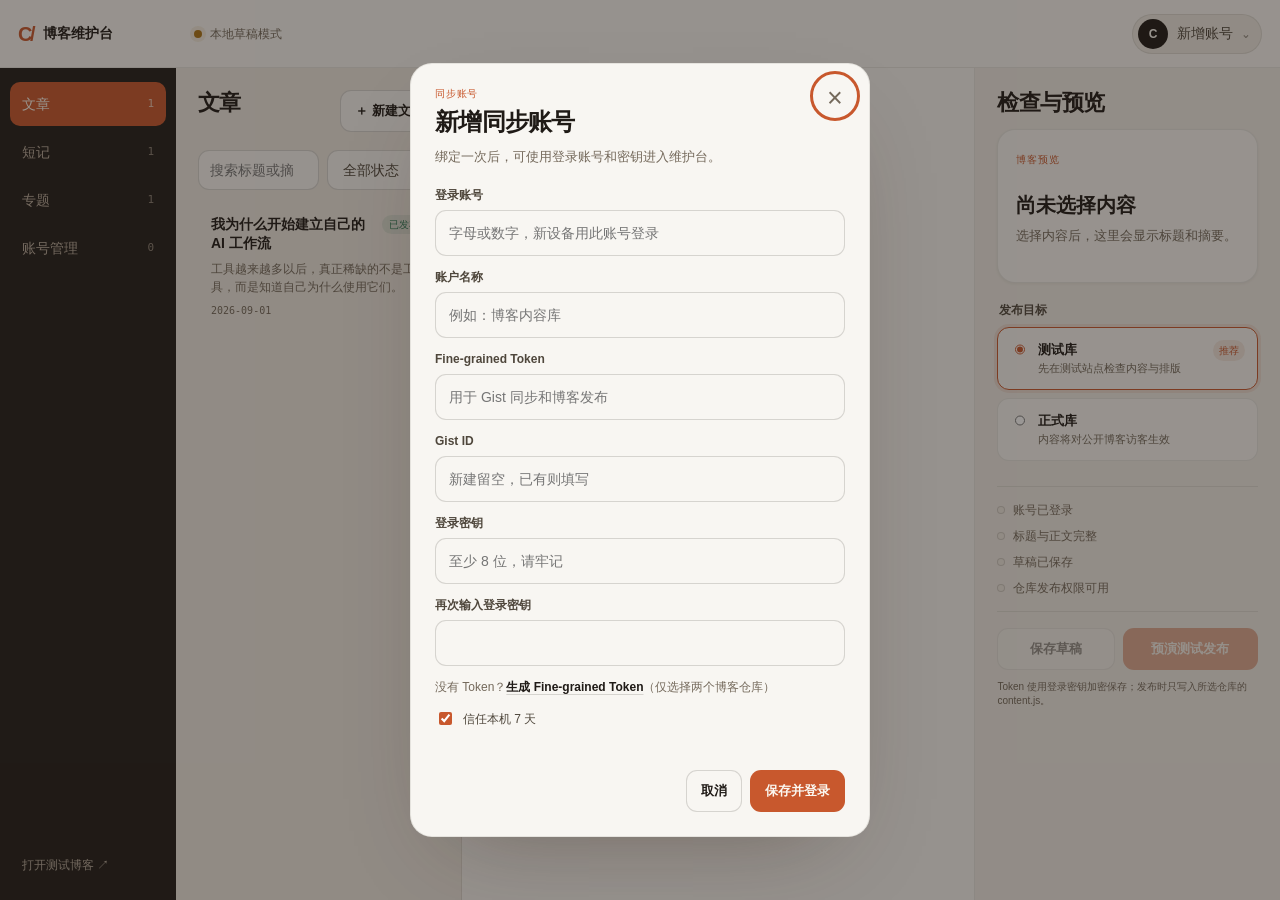
==== commit 96d7a1a0: "Merge remote test deployment before Markdown upgrade" ====
--- a/admin/index.html
+++ b/admin/index.html
@@ -1,12 +1,12 @@
 <!doctype html>
 <html lang="zh-CN">
-<head><meta charset="UTF-8"><meta name="viewport" content="width=device-width, initial-scale=1"><meta name="description" content="Chance 博客内容维护台"><meta name="referrer" content="no-referrer"><meta http-equiv="Content-Security-Policy" content="default-src 'self'; connect-src 'self' https://api.github.com; img-src 'self' data: https:; style-src 'self'; script-src 'self'; base-uri 'none'; form-action 'self'; frame-ancestors 'none'"><title>Chance · 博客维护台</title><link rel="stylesheet" href="./admin.css"></head>
+<head><meta charset="UTF-8"><meta name="viewport" content="width=device-width, initial-scale=1"><meta name="description" content="Chance 博客内容维护台"><meta name="referrer" content="no-referrer"><meta http-equiv="Content-Security-Policy" content="default-src 'self'; connect-src 'self' https://api.github.com; img-src 'self' data:; style-src 'self'; script-src 'self'; base-uri 'none'; form-action 'self'; frame-ancestors 'none'"><title>Chance · 博客维护台</title><link rel="stylesheet" href="./admin.css"></head>
 <body><a class="skip-link" href="#workspace">跳到编辑区</a><div class="app-shell">
 <header class="topbar"><div class="brand"><span class="brand-mark">C/</span><span>博客维护台</span></div><div class="environment"><span class="status-dot"></span><span id="connectionLabel">本地草稿模式</span></div><button class="account-trigger" id="accountTrigger" type="button"><span class="account-avatar">C</span><span id="accountTriggerLabel">选择账号</span><span aria-hidden="true">⌄</span></button></header>
 <aside class="sidebar" aria-label="维护台导航"><button class="nav-item is-active" type="button" data-view="articles"><span>文章</span><strong id="articleCount">0</strong></button><button class="nav-item" type="button" data-view="notes"><span>短记</span><strong id="noteCount">0</strong></button><button class="nav-item" type="button" data-view="topics"><span>专题</span><strong id="topicCount">0</strong></button><button class="nav-item" type="button" data-view="accounts"><span>账号管理</span><strong id="accountCount">0</strong></button><div class="sidebar-spacer"></div><a class="sidebar-link" href="../index.html" target="_blank" rel="noreferrer">打开测试博客 ↗</a></aside>
 <main class="workspace" id="workspace"><section class="content-panel" aria-labelledby="contentTitle"><div class="panel-header"><div><h1 id="contentTitle">文章</h1></div><button class="button button-secondary" id="newContentButton" type="button">＋ 新建文章</button></div><div class="filter-row"><label class="search-field"><span class="sr-only">搜索内容</span><input id="searchInput" type="search" placeholder="搜索标题或摘要"></label><select id="statusFilter" aria-label="按状态筛选"><option value="all">全部状态</option><option value="draft">草稿</option><option value="published">已发布</option></select></div><div class="content-list" id="contentList"></div></section>
-<section class="editor-panel" aria-labelledby="editorTitle"><div class="editor-empty" id="editorEmpty"><div class="empty-symbol">✎</div><h2>选择一项内容开始编辑</h2><p>你也可以新建文章、短记或专题。</p></div><form id="editorForm" hidden><div class="editor-header"><div><h2 id="editorTitle">未命名内容</h2></div><span class="save-state" id="saveState">尚未修改</span></div><label class="field"><span>标题</span><input id="titleInput" name="title" autocomplete="off" required></label><label class="field"><span>摘要</span><textarea id="summaryInput" name="summary" rows="3"></textarea></label><label class="field"><span>正文</span><div class="markdown-tools" aria-label="正文编辑工具"><button class="button button-secondary markdown-insert" type="button" data-markdown="heading">标题</button><button class="button button-secondary markdown-insert" type="button" data-markdown="link">链接</button><button class="button button-secondary markdown-insert" type="button" data-markdown="image">插入图片链接</button><button class="button button-secondary" id="uploadImageButton" type="button">上传图片</button></div><textarea id="bodyInput" name="body" rows="14" placeholder="可直接粘贴 Markdown；右侧会实时显示排版效果"></textarea><small class="markdown-help">支持标题、列表、加粗、代码块、表格、链接和图片。上传图片会写入当前选择的测试库或正式库；发布到另一个目标前，需要在该目标中也上传一次。</small><input id="markdownImageInput" type="file" accept="image/png,image/jpeg,image/webp,image/gif" hidden></label><div class="field-grid"><label class="field"><span>发布日期</span><input id="dateInput" name="date" type="date"></label><label class="field"><span>内容状态</span><select id="contentStatusInput" name="status"><option value="draft">草稿</option><option value="published">已发布</option></select></label></div></form><section class="account-detail" id="accountDetail" aria-labelledby="accountDetailTitle" hidden><div class="account-detail-head"><div class="account-detail-avatar" id="accountDetailAvatar">C</div><div><p class="modal-kicker">个人账号</p><h2 id="accountDetailTitle">账号详情</h2><p id="accountDetailState">未登录</p></div></div><dl class="account-info"><div><dt>登录账号</dt><dd id="detailLoginName">—</dd></div><div><dt>账户名称</dt><dd id="detailProfileName">—</dd></div><div class="account-info-wide"><dt>Gist ID</dt><dd><code id="detailGistId">—</code></dd></div><div><dt>Fine-grained Token</dt><dd>已加密保存，不显示明文</dd></div><div><dt>绑定时间</dt><dd id="detailCreatedAt">—</dd></div><div><dt>本机信任</dt><dd id="detailTrustedUntil">未开启</dd></div></dl><div class="account-detail-actions"><button class="button button-secondary" id="updateCredentialButton" type="button">更新发布凭据</button><button class="button button-secondary" id="copyGistIdButton" type="button">复制 Gist ID</button><a class="button button-secondary" id="openGistLink" href="https://gist.github.com/" target="_blank" rel="noreferrer">打开 Gist ↗</a><button class="button button-primary" id="accountLoginButton" type="button">登录此账号</button><button class="button button-primary" id="syncAccountButton" type="button" hidden>立即同步</button><button class="button button-quiet" id="logoutAccountButton" type="button" hidden>退出登录</button></div><p class="account-security-note">Gist ID 可以查看和复制；GitHub Token 与登录密钥不会在此页面显示。</p></section></section>
-<aside class="publish-panel" aria-labelledby="publishTitle"><div class="panel-header compact"><div><h2 id="publishTitle">检查与预览</h2></div></div><div class="preview-card"><span class="preview-label">博客预览</span><h3 id="previewTitle">尚未选择内容</h3><p id="previewSummary">选择内容后，这里会显示标题和摘要。</p><div class="preview-markdown markdown-content" id="previewBody"><p>正文排版预览会显示在这里。</p></div><time id="previewDate"></time></div><fieldset class="target-fieldset"><legend>发布目标</legend><label class="target-option is-selected"><input type="radio" name="publishTarget" value="test" checked><span><strong>测试库</strong><small>先在测试站点检查内容与排版</small></span><em>推荐</em></label><label class="target-option target-production"><input type="radio" name="publishTarget" value="production"><span><strong>正式库</strong><small>内容将对公开博客访客生效</small></span></label></fieldset><div class="checklist" id="publishChecklist"><div><span class="check-dot"></span>账号已登录</div><div><span class="check-dot"></span>标题与正文完整</div><div><span class="check-dot"></span>草稿已保存</div><div><span class="check-dot"></span>仓库发布权限可用</div></div><div class="publish-actions"><button class="button button-secondary" id="saveDraftButton" type="button" disabled>保存草稿</button><button class="button button-primary" id="publishButton" type="button" disabled>发布到测试库</button></div><p class="security-note">Token 使用登录密钥加密保存；发布时只写入所选仓库的 content.js。</p></aside></main></div>
+<section class="editor-panel" aria-labelledby="editorTitle"><div class="editor-empty" id="editorEmpty"><div class="empty-symbol">✎</div><h2>选择一项内容开始编辑</h2><p>你也可以新建文章、短记或专题。</p></div><form id="editorForm" hidden><div class="editor-header"><div><h2 id="editorTitle">未命名内容</h2></div><span class="save-state" id="saveState">尚未修改</span></div><label class="field"><span>标题</span><input id="titleInput" name="title" autocomplete="off" required></label><label class="field"><span>摘要</span><textarea id="summaryInput" name="summary" rows="3"></textarea></label><label class="field"><span>正文</span><textarea id="bodyInput" name="body" rows="14" placeholder="支持 Markdown 文本"></textarea></label><div class="field-grid"><label class="field"><span>发布日期</span><input id="dateInput" name="date" type="date"></label><label class="field"><span>内容状态</span><select id="contentStatusInput" name="status"><option value="draft">草稿</option><option value="published">已发布</option></select></label></div></form><section class="account-detail" id="accountDetail" aria-labelledby="accountDetailTitle" hidden><div class="account-detail-head"><div class="account-detail-avatar" id="accountDetailAvatar">C</div><div><p class="modal-kicker">个人账号</p><h2 id="accountDetailTitle">账号详情</h2><p id="accountDetailState">未登录</p></div></div><dl class="account-info"><div><dt>登录账号</dt><dd id="detailLoginName">—</dd></div><div><dt>账户名称</dt><dd id="detailProfileName">—</dd></div><div class="account-info-wide"><dt>Gist ID</dt><dd><code id="detailGistId">—</code></dd></div><div><dt>Fine-grained Token</dt><dd>已加密保存，不显示明文</dd></div><div><dt>绑定时间</dt><dd id="detailCreatedAt">—</dd></div><div><dt>本机信任</dt><dd id="detailTrustedUntil">未开启</dd></div></dl><div class="account-detail-actions"><button class="button button-secondary" id="updateCredentialButton" type="button">更新发布凭据</button><button class="button button-secondary" id="copyGistIdButton" type="button">复制 Gist ID</button><a class="button button-secondary" id="openGistLink" href="https://gist.github.com/" target="_blank" rel="noreferrer">打开 Gist ↗</a><button class="button button-primary" id="accountLoginButton" type="button">登录此账号</button><button class="button button-primary" id="syncAccountButton" type="button" hidden>立即同步</button><button class="button button-quiet" id="logoutAccountButton" type="button" hidden>退出登录</button></div><p class="account-security-note">Gist ID 可以查看和复制；GitHub Token 与登录密钥不会在此页面显示。</p></section></section>
+<aside class="publish-panel" aria-labelledby="publishTitle"><div class="panel-header compact"><div><h2 id="publishTitle">检查与预览</h2></div></div><div class="preview-card"><span class="preview-label">博客预览</span><h3 id="previewTitle">尚未选择内容</h3><p id="previewSummary">选择内容后，这里会显示标题和摘要。</p><time id="previewDate"></time></div><fieldset class="target-fieldset"><legend>发布目标</legend><label class="target-option is-selected"><input type="radio" name="publishTarget" value="test" checked><span><strong>测试库</strong><small>先在测试站点检查内容与排版</small></span><em>推荐</em></label><label class="target-option target-production"><input type="radio" name="publishTarget" value="production"><span><strong>正式库</strong><small>内容将对公开博客访客生效</small></span></label></fieldset><div class="checklist" id="publishChecklist"><div><span class="check-dot"></span>账号已登录</div><div><span class="check-dot"></span>标题与正文完整</div><div><span class="check-dot"></span>草稿已保存</div><div><span class="check-dot"></span>仓库发布权限可用</div></div><div class="publish-actions"><button class="button button-secondary" id="saveDraftButton" type="button" disabled>保存草稿</button><button class="button button-primary" id="publishButton" type="button" disabled>发布到测试库</button></div><p class="security-note">Token 使用登录密钥加密保存；发布时只写入所选仓库的 content.js。</p></aside></main></div>
 <div class="modal-backdrop" id="accountModal" hidden><section class="modal" role="dialog" aria-modal="true" aria-labelledby="accountModalTitle"><button class="modal-close" id="closeAccountModal" type="button" aria-label="关闭">×</button><p class="modal-kicker">同步账号</p><h2 id="accountModalTitle">新增同步账号</h2><p class="modal-intro">绑定一次后，可使用登录账号和密钥进入维护台。</p><form id="accountForm"><label class="field"><span>登录账号</span><input id="loginNameInput" autocomplete="username" placeholder="字母或数字，新设备用此账号登录" required></label><label class="field"><span>账户名称</span><input id="profileNameInput" placeholder="例如：博客内容库" required></label><label class="field"><span>Fine-grained Token</span><input id="gistTokenInput" type="password" autocomplete="off" placeholder="用于 Gist 同步和博客发布" required></label><label class="field"><span>Gist ID</span><input id="gistIdInput" autocomplete="off" placeholder="新建留空，已有则填写"></label><label class="field"><span>登录密钥</span><input id="passcodeInput" type="password" autocomplete="new-password" minlength="8" placeholder="至少 8 位，请牢记" required></label><label class="field"><span>再次输入登录密钥</span><input id="passcodeConfirmInput" type="password" autocomplete="new-password" minlength="8" required></label><p class="token-help">没有 Token？<a href="https://github.com/settings/personal-access-tokens/new?name=myBlog%20Admin&amp;description=Gist%20sync%20and%20publish%20myBlog&amp;contents=write&amp;gists=write" target="_blank" rel="noreferrer">生成 Fine-grained Token</a><span>（仅选择两个博客仓库）</span></p><label class="trust-row"><input id="trustDeviceInput" type="checkbox" checked><span>信任本机 7 天</span></label><div class="form-error" id="accountFormError" role="alert"></div><div class="modal-actions"><button class="button button-secondary" id="cancelAccountButton" type="button">取消</button><button class="button button-primary" type="submit">保存并登录</button></div></form></section></div>
 <div class="modal-backdrop" id="loginModal" hidden><section class="modal modal-small" role="dialog" aria-modal="true" aria-labelledby="loginModalTitle"><button class="modal-close" id="closeLoginModal" type="button" aria-label="关闭">×</button><h2 id="loginModalTitle">登录维护台</h2><p class="modal-intro">选择已绑定账号并输入登录密钥。</p><form id="loginForm"><label class="field"><span>登录账号</span><select id="loginProfileSelect"></select></label><label class="field"><span>登录密钥</span><input id="loginPasscodeInput" type="password" autocomplete="current-password" required></label><label class="trust-row"><input id="loginTrustDeviceInput" type="checkbox" checked><span>信任本机 7 天</span></label><div class="form-error" id="loginFormError" role="alert"></div><div class="modal-actions"><button class="button button-secondary" id="addAccountFromLogin" type="button">新增账号</button><button class="button button-primary" type="submit">登录</button></div></form></section></div><div class="modal-backdrop" id="credentialModal" hidden><section class="modal modal-small" role="dialog" aria-modal="true" aria-labelledby="credentialModalTitle"><button class="modal-close" id="closeCredentialModal" type="button" aria-label="关闭">×</button><p class="modal-kicker">仓库权限</p><h2 id="credentialModalTitle">更新发布凭据</h2><p class="modal-intro">使用只授权 myBlog-test 与 myBlog-prod 的 Fine-grained Token。保存前会验证两个仓库的写入权限。</p><form id="credentialForm"><label class="field"><span>Fine-grained Token</span><input id="publishTokenInput" type="password" autocomplete="off" placeholder="github_pat_ 开头" required></label><p class="token-help"><a href="https://github.com/settings/personal-access-tokens/new?name=myBlog%20Admin&amp;description=Gist%20sync%20and%20publish%20myBlog&amp;contents=write&amp;gists=write" target="_blank" rel="noreferrer">创建限定权限的 Token ↗</a><span> 创建时仅选择两个博客仓库。</span></p><div class="form-error" id="credentialFormError" role="alert"></div><div class="modal-actions"><button class="button button-secondary" id="cancelCredentialButton" type="button">取消</button><button class="button button-primary" type="submit">验证并保存</button></div></form></section></div><div class="modal-backdrop" id="publishModal" hidden><section class="modal modal-small" role="dialog" aria-modal="true" aria-labelledby="publishModalTitle"><button class="modal-close" id="closePublishModal" type="button" aria-label="关闭">×</button><h2 id="publishModalTitle">确认发布</h2><p id="publishConfirmCopy" class="modal-intro"></p><div class="publish-summary"><span>目标仓库</span><strong id="confirmRepository"></strong><span>内容</span><strong id="confirmContentTitle"></strong></div><label class="field" id="productionConfirmField" hidden><span>输入“正式发布”确认</span><input id="productionConfirmInput" autocomplete="off"></label><div class="form-error" id="publishFormError" role="alert"></div><div class="modal-actions"><button class="button button-secondary" id="cancelPublishButton" type="button">返回检查</button><button class="button button-danger" id="confirmPublishButton" type="button">确认发布</button></div></section></div><div class="toast" id="toast" role="status" aria-live="polite"></div><script src="./admin.js"></script></body></html>
 
--- a/admin/admin.css
+++ b/admin/admin.css
@@ -5,7 +5,6 @@
 @media(max-width:780px){:root{--top-h:62px}.app-shell{display:block;padding-bottom:68px}.topbar{height:var(--top-h);padding:0 12px}.brand{min-width:0;margin-right:auto}.brand span:last-child{display:none}.environment{display:none}.sidebar{position:fixed;left:0;right:0;top:auto;bottom:0;z-index:30;width:auto;height:64px;padding:6px 8px;display:grid;grid-template-columns:repeat(4,minmax(0,1fr));background:var(--rail)}.sidebar-spacer,.sidebar-link{display:none}.nav-item{min-width:0;justify-content:center;flex-direction:column;gap:1px;padding:3px;font-size:11px}.workspace{display:block;min-height:auto}.content-panel,.editor-panel,.publish-panel{border:0;border-bottom:1px solid var(--border);padding:18px}.content-panel{min-height:auto}.editor-empty{min-height:260px}.publish-panel{display:block}.field-grid{grid-template-columns:1fr}.publish-actions{position:sticky;bottom:76px;background:var(--page);padding-top:10px;z-index:5}.modal{padding:22px 18px}.filter-row{grid-template-columns:minmax(0,1fr) 104px}}
 @media(max-width:380px){.account-trigger{padding-right:8px}.account-trigger #accountTriggerLabel{max-width:76px;overflow:hidden;text-overflow:ellipsis}.panel-header{align-items:center}.button{padding:0 11px}.publish-actions{grid-template-columns:1fr}}
 @media(prefers-reduced-motion:reduce){*,*::before,*::after{animation-duration:.01ms!important;transition-duration:.01ms!important}}
-.markdown-tools{display:flex;flex-wrap:wrap;gap:6px}.markdown-tools .button{min-height:34px;padding:0 10px;font-size:11px}.markdown-help{color:var(--ink-3);font-size:11px;line-height:1.5}.preview-markdown{margin:14px 0 16px;padding-top:14px;border-top:1px solid var(--border);font-size:12px;line-height:1.6;max-height:360px;overflow:auto}.preview-markdown h2,.preview-markdown h3,.preview-markdown h4{margin:1.1em 0 .45em;color:var(--ink-1);line-height:1.25}.preview-markdown p{margin:0 0 .75em}.preview-markdown img{display:block;max-width:100%;height:auto;margin:.8em 0;border:1px solid var(--border)}.preview-markdown a{color:var(--accent);text-decoration:underline}.preview-markdown ul,.preview-markdown ol{padding-left:1.2rem;margin:.5rem 0}.preview-markdown code{font-family:var(--mono);background:var(--panel-2);padding:.1em .3em}.preview-markdown pre{overflow:auto;padding:.7rem;background:var(--rail);color:var(--on-accent)}
 /* Account detail page */
 .account-view .publish-panel{display:none}.account-view .editor-panel{grid-column:2/-1;border-right:0}.account-detail{max-width:860px;margin:0 auto;padding:clamp(28px,5vw,64px);width:100%}.account-detail-head{display:flex;align-items:center;gap:18px;padding-bottom:28px;border-bottom:1px solid var(--border)}.account-detail-head h2{margin:3px 0 4px;font-size:clamp(24px,3vw,34px)}.account-detail-head p{margin:0;color:var(--ink-3)}.account-detail-avatar{display:grid;place-items:center;width:64px;height:64px;border-radius:18px;background:var(--ink-1);color:var(--on-accent);font-weight:800;font-size:24px}.account-info{display:grid;grid-template-columns:1fr 1fr;margin:26px 0 30px;border:1px solid var(--border);border-radius:16px;overflow:hidden}.account-info>div{padding:18px 20px;border-bottom:1px solid var(--border)}.account-info>div:nth-child(odd){border-right:1px solid var(--border)}.account-info>div:nth-last-child(-n+2){border-bottom:0}.account-info .account-info-wide{grid-column:1/-1;border-right:0}.account-info dt{margin-bottom:7px;color:var(--ink-3);font-size:12px}.account-info dd{margin:0;font-weight:650;overflow-wrap:anywhere}.account-info code{font:600 13px/1.6 ui-monospace,SFMono-Regular,Consolas,monospace;background:var(--panel);padding:5px 8px;border-radius:7px}.account-detail-actions{display:flex;flex-wrap:wrap;gap:10px}.account-detail-actions .button{display:inline-flex;align-items:center;justify-content:center;text-decoration:none}.button-quiet{background:transparent;color:var(--down);border:1px solid transparent}.button-quiet:hover{border-color:var(--border)}.account-security-note{margin:20px 0 0;color:var(--ink-3);font-size:13px}@media(max-width:900px){.account-view .editor-panel{grid-column:auto}.account-info{grid-template-columns:1fr}.account-info>div,.account-info>div:nth-child(odd),.account-info>div:nth-last-child(-n+2){border-right:0;border-bottom:1px solid var(--border)}.account-info>div:last-child{border-bottom:0}.account-info .account-info-wide{grid-column:auto}}
 
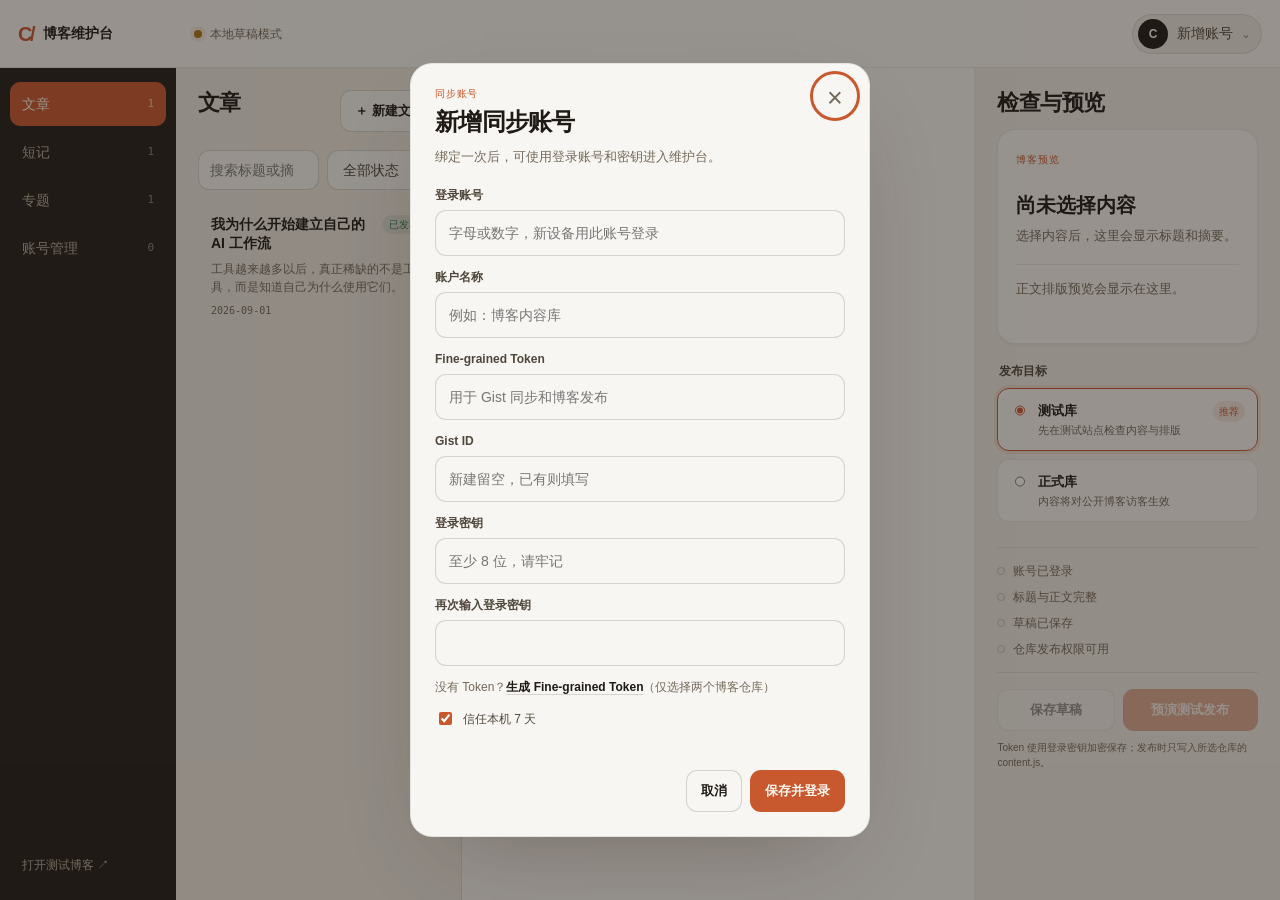
==== commit a4707ae6: "Render Markdown and add image tools" ====
--- a/admin/index.html
+++ b/admin/index.html
@@ -1,12 +1,12 @@
 <!doctype html>
 <html lang="zh-CN">
-<head><meta charset="UTF-8"><meta name="viewport" content="width=device-width, initial-scale=1"><meta name="description" content="Chance 博客内容维护台"><meta name="referrer" content="no-referrer"><meta http-equiv="Content-Security-Policy" content="default-src 'self'; connect-src 'self' https://api.github.com; img-src 'self' data:; style-src 'self'; script-src 'self'; base-uri 'none'; form-action 'self'; frame-ancestors 'none'"><title>Chance · 博客维护台</title><link rel="stylesheet" href="./admin.css"></head>
+<head><meta charset="UTF-8"><meta name="viewport" content="width=device-width, initial-scale=1"><meta name="description" content="Chance 博客内容维护台"><meta name="referrer" content="no-referrer"><meta http-equiv="Content-Security-Policy" content="default-src 'self'; connect-src 'self' https://api.github.com; img-src 'self' data: https:; style-src 'self'; script-src 'self'; base-uri 'none'; form-action 'self'; frame-ancestors 'none'"><title>Chance · 博客维护台</title><link rel="stylesheet" href="./admin.css"></head>
 <body><a class="skip-link" href="#workspace">跳到编辑区</a><div class="app-shell">
 <header class="topbar"><div class="brand"><span class="brand-mark">C/</span><span>博客维护台</span></div><div class="environment"><span class="status-dot"></span><span id="connectionLabel">本地草稿模式</span></div><button class="account-trigger" id="accountTrigger" type="button"><span class="account-avatar">C</span><span id="accountTriggerLabel">选择账号</span><span aria-hidden="true">⌄</span></button></header>
 <aside class="sidebar" aria-label="维护台导航"><button class="nav-item is-active" type="button" data-view="articles"><span>文章</span><strong id="articleCount">0</strong></button><button class="nav-item" type="button" data-view="notes"><span>短记</span><strong id="noteCount">0</strong></button><button class="nav-item" type="button" data-view="topics"><span>专题</span><strong id="topicCount">0</strong></button><button class="nav-item" type="button" data-view="accounts"><span>账号管理</span><strong id="accountCount">0</strong></button><div class="sidebar-spacer"></div><a class="sidebar-link" href="../index.html" target="_blank" rel="noreferrer">打开测试博客 ↗</a></aside>
 <main class="workspace" id="workspace"><section class="content-panel" aria-labelledby="contentTitle"><div class="panel-header"><div><h1 id="contentTitle">文章</h1></div><button class="button button-secondary" id="newContentButton" type="button">＋ 新建文章</button></div><div class="filter-row"><label class="search-field"><span class="sr-only">搜索内容</span><input id="searchInput" type="search" placeholder="搜索标题或摘要"></label><select id="statusFilter" aria-label="按状态筛选"><option value="all">全部状态</option><option value="draft">草稿</option><option value="published">已发布</option></select></div><div class="content-list" id="contentList"></div></section>
-<section class="editor-panel" aria-labelledby="editorTitle"><div class="editor-empty" id="editorEmpty"><div class="empty-symbol">✎</div><h2>选择一项内容开始编辑</h2><p>你也可以新建文章、短记或专题。</p></div><form id="editorForm" hidden><div class="editor-header"><div><h2 id="editorTitle">未命名内容</h2></div><span class="save-state" id="saveState">尚未修改</span></div><label class="field"><span>标题</span><input id="titleInput" name="title" autocomplete="off" required></label><label class="field"><span>摘要</span><textarea id="summaryInput" name="summary" rows="3"></textarea></label><label class="field"><span>正文</span><textarea id="bodyInput" name="body" rows="14" placeholder="支持 Markdown 文本"></textarea></label><div class="field-grid"><label class="field"><span>发布日期</span><input id="dateInput" name="date" type="date"></label><label class="field"><span>内容状态</span><select id="contentStatusInput" name="status"><option value="draft">草稿</option><option value="published">已发布</option></select></label></div></form><section class="account-detail" id="accountDetail" aria-labelledby="accountDetailTitle" hidden><div class="account-detail-head"><div class="account-detail-avatar" id="accountDetailAvatar">C</div><div><p class="modal-kicker">个人账号</p><h2 id="accountDetailTitle">账号详情</h2><p id="accountDetailState">未登录</p></div></div><dl class="account-info"><div><dt>登录账号</dt><dd id="detailLoginName">—</dd></div><div><dt>账户名称</dt><dd id="detailProfileName">—</dd></div><div class="account-info-wide"><dt>Gist ID</dt><dd><code id="detailGistId">—</code></dd></div><div><dt>Fine-grained Token</dt><dd>已加密保存，不显示明文</dd></div><div><dt>绑定时间</dt><dd id="detailCreatedAt">—</dd></div><div><dt>本机信任</dt><dd id="detailTrustedUntil">未开启</dd></div></dl><div class="account-detail-actions"><button class="button button-secondary" id="updateCredentialButton" type="button">更新发布凭据</button><button class="button button-secondary" id="copyGistIdButton" type="button">复制 Gist ID</button><a class="button button-secondary" id="openGistLink" href="https://gist.github.com/" target="_blank" rel="noreferrer">打开 Gist ↗</a><button class="button button-primary" id="accountLoginButton" type="button">登录此账号</button><button class="button button-primary" id="syncAccountButton" type="button" hidden>立即同步</button><button class="button button-quiet" id="logoutAccountButton" type="button" hidden>退出登录</button></div><p class="account-security-note">Gist ID 可以查看和复制；GitHub Token 与登录密钥不会在此页面显示。</p></section></section>
-<aside class="publish-panel" aria-labelledby="publishTitle"><div class="panel-header compact"><div><h2 id="publishTitle">检查与预览</h2></div></div><div class="preview-card"><span class="preview-label">博客预览</span><h3 id="previewTitle">尚未选择内容</h3><p id="previewSummary">选择内容后，这里会显示标题和摘要。</p><time id="previewDate"></time></div><fieldset class="target-fieldset"><legend>发布目标</legend><label class="target-option is-selected"><input type="radio" name="publishTarget" value="test" checked><span><strong>测试库</strong><small>先在测试站点检查内容与排版</small></span><em>推荐</em></label><label class="target-option target-production"><input type="radio" name="publishTarget" value="production"><span><strong>正式库</strong><small>内容将对公开博客访客生效</small></span></label></fieldset><div class="checklist" id="publishChecklist"><div><span class="check-dot"></span>账号已登录</div><div><span class="check-dot"></span>标题与正文完整</div><div><span class="check-dot"></span>草稿已保存</div><div><span class="check-dot"></span>仓库发布权限可用</div></div><div class="publish-actions"><button class="button button-secondary" id="saveDraftButton" type="button" disabled>保存草稿</button><button class="button button-primary" id="publishButton" type="button" disabled>发布到测试库</button></div><p class="security-note">Token 使用登录密钥加密保存；发布时只写入所选仓库的 content.js。</p></aside></main></div>
+<section class="editor-panel" aria-labelledby="editorTitle"><div class="editor-empty" id="editorEmpty"><div class="empty-symbol">✎</div><h2>选择一项内容开始编辑</h2><p>你也可以新建文章、短记或专题。</p></div><form id="editorForm" hidden><div class="editor-header"><div><h2 id="editorTitle">未命名内容</h2></div><span class="save-state" id="saveState">尚未修改</span></div><label class="field"><span>标题</span><input id="titleInput" name="title" autocomplete="off" required></label><label class="field"><span>摘要</span><textarea id="summaryInput" name="summary" rows="3"></textarea></label><label class="field"><span>正文</span><div class="markdown-tools" aria-label="正文编辑工具"><button class="button button-secondary markdown-insert" type="button" data-markdown="heading">标题</button><button class="button button-secondary markdown-insert" type="button" data-markdown="link">链接</button><button class="button button-secondary markdown-insert" type="button" data-markdown="image">插入图片链接</button><button class="button button-secondary" id="uploadImageButton" type="button">上传图片</button></div><textarea id="bodyInput" name="body" rows="14" placeholder="可直接粘贴 Markdown；右侧会实时显示排版效果"></textarea><small class="markdown-help">支持标题、列表、加粗、代码块、表格、链接和图片。上传图片会写入当前选择的测试库或正式库；发布到另一个目标前，需要在该目标中也上传一次。</small><input id="markdownImageInput" type="file" accept="image/png,image/jpeg,image/webp,image/gif" hidden></label><div class="field-grid"><label class="field"><span>发布日期</span><input id="dateInput" name="date" type="date"></label><label class="field"><span>内容状态</span><select id="contentStatusInput" name="status"><option value="draft">草稿</option><option value="published">已发布</option></select></label></div></form><section class="account-detail" id="accountDetail" aria-labelledby="accountDetailTitle" hidden><div class="account-detail-head"><div class="account-detail-avatar" id="accountDetailAvatar">C</div><div><p class="modal-kicker">个人账号</p><h2 id="accountDetailTitle">账号详情</h2><p id="accountDetailState">未登录</p></div></div><dl class="account-info"><div><dt>登录账号</dt><dd id="detailLoginName">—</dd></div><div><dt>账户名称</dt><dd id="detailProfileName">—</dd></div><div class="account-info-wide"><dt>Gist ID</dt><dd><code id="detailGistId">—</code></dd></div><div><dt>Fine-grained Token</dt><dd>已加密保存，不显示明文</dd></div><div><dt>绑定时间</dt><dd id="detailCreatedAt">—</dd></div><div><dt>本机信任</dt><dd id="detailTrustedUntil">未开启</dd></div></dl><div class="account-detail-actions"><button class="button button-secondary" id="updateCredentialButton" type="button">更新发布凭据</button><button class="button button-secondary" id="copyGistIdButton" type="button">复制 Gist ID</button><a class="button button-secondary" id="openGistLink" href="https://gist.github.com/" target="_blank" rel="noreferrer">打开 Gist ↗</a><button class="button button-primary" id="accountLoginButton" type="button">登录此账号</button><button class="button button-primary" id="syncAccountButton" type="button" hidden>立即同步</button><button class="button button-quiet" id="logoutAccountButton" type="button" hidden>退出登录</button></div><p class="account-security-note">Gist ID 可以查看和复制；GitHub Token 与登录密钥不会在此页面显示。</p></section></section>
+<aside class="publish-panel" aria-labelledby="publishTitle"><div class="panel-header compact"><div><h2 id="publishTitle">检查与预览</h2></div></div><div class="preview-card"><span class="preview-label">博客预览</span><h3 id="previewTitle">尚未选择内容</h3><p id="previewSummary">选择内容后，这里会显示标题和摘要。</p><div class="preview-markdown markdown-content" id="previewBody"><p>正文排版预览会显示在这里。</p></div><time id="previewDate"></time></div><fieldset class="target-fieldset"><legend>发布目标</legend><label class="target-option is-selected"><input type="radio" name="publishTarget" value="test" checked><span><strong>测试库</strong><small>先在测试站点检查内容与排版</small></span><em>推荐</em></label><label class="target-option target-production"><input type="radio" name="publishTarget" value="production"><span><strong>正式库</strong><small>内容将对公开博客访客生效</small></span></label></fieldset><div class="checklist" id="publishChecklist"><div><span class="check-dot"></span>账号已登录</div><div><span class="check-dot"></span>标题与正文完整</div><div><span class="check-dot"></span>草稿已保存</div><div><span class="check-dot"></span>仓库发布权限可用</div></div><div class="publish-actions"><button class="button button-secondary" id="saveDraftButton" type="button" disabled>保存草稿</button><button class="button button-primary" id="publishButton" type="button" disabled>发布到测试库</button></div><p class="security-note">Token 使用登录密钥加密保存；发布时只写入所选仓库的 content.js。</p></aside></main></div>
 <div class="modal-backdrop" id="accountModal" hidden><section class="modal" role="dialog" aria-modal="true" aria-labelledby="accountModalTitle"><button class="modal-close" id="closeAccountModal" type="button" aria-label="关闭">×</button><p class="modal-kicker">同步账号</p><h2 id="accountModalTitle">新增同步账号</h2><p class="modal-intro">绑定一次后，可使用登录账号和密钥进入维护台。</p><form id="accountForm"><label class="field"><span>登录账号</span><input id="loginNameInput" autocomplete="username" placeholder="字母或数字，新设备用此账号登录" required></label><label class="field"><span>账户名称</span><input id="profileNameInput" placeholder="例如：博客内容库" required></label><label class="field"><span>Fine-grained Token</span><input id="gistTokenInput" type="password" autocomplete="off" placeholder="用于 Gist 同步和博客发布" required></label><label class="field"><span>Gist ID</span><input id="gistIdInput" autocomplete="off" placeholder="新建留空，已有则填写"></label><label class="field"><span>登录密钥</span><input id="passcodeInput" type="password" autocomplete="new-password" minlength="8" placeholder="至少 8 位，请牢记" required></label><label class="field"><span>再次输入登录密钥</span><input id="passcodeConfirmInput" type="password" autocomplete="new-password" minlength="8" required></label><p class="token-help">没有 Token？<a href="https://github.com/settings/personal-access-tokens/new?name=myBlog%20Admin&amp;description=Gist%20sync%20and%20publish%20myBlog&amp;contents=write&amp;gists=write" target="_blank" rel="noreferrer">生成 Fine-grained Token</a><span>（仅选择两个博客仓库）</span></p><label class="trust-row"><input id="trustDeviceInput" type="checkbox" checked><span>信任本机 7 天</span></label><div class="form-error" id="accountFormError" role="alert"></div><div class="modal-actions"><button class="button button-secondary" id="cancelAccountButton" type="button">取消</button><button class="button button-primary" type="submit">保存并登录</button></div></form></section></div>
 <div class="modal-backdrop" id="loginModal" hidden><section class="modal modal-small" role="dialog" aria-modal="true" aria-labelledby="loginModalTitle"><button class="modal-close" id="closeLoginModal" type="button" aria-label="关闭">×</button><h2 id="loginModalTitle">登录维护台</h2><p class="modal-intro">选择已绑定账号并输入登录密钥。</p><form id="loginForm"><label class="field"><span>登录账号</span><select id="loginProfileSelect"></select></label><label class="field"><span>登录密钥</span><input id="loginPasscodeInput" type="password" autocomplete="current-password" required></label><label class="trust-row"><input id="loginTrustDeviceInput" type="checkbox" checked><span>信任本机 7 天</span></label><div class="form-error" id="loginFormError" role="alert"></div><div class="modal-actions"><button class="button button-secondary" id="addAccountFromLogin" type="button">新增账号</button><button class="button button-primary" type="submit">登录</button></div></form></section></div><div class="modal-backdrop" id="credentialModal" hidden><section class="modal modal-small" role="dialog" aria-modal="true" aria-labelledby="credentialModalTitle"><button class="modal-close" id="closeCredentialModal" type="button" aria-label="关闭">×</button><p class="modal-kicker">仓库权限</p><h2 id="credentialModalTitle">更新发布凭据</h2><p class="modal-intro">使用只授权 myBlog-test 与 myBlog-prod 的 Fine-grained Token。保存前会验证两个仓库的写入权限。</p><form id="credentialForm"><label class="field"><span>Fine-grained Token</span><input id="publishTokenInput" type="password" autocomplete="off" placeholder="github_pat_ 开头" required></label><p class="token-help"><a href="https://github.com/settings/personal-access-tokens/new?name=myBlog%20Admin&amp;description=Gist%20sync%20and%20publish%20myBlog&amp;contents=write&amp;gists=write" target="_blank" rel="noreferrer">创建限定权限的 Token ↗</a><span> 创建时仅选择两个博客仓库。</span></p><div class="form-error" id="credentialFormError" role="alert"></div><div class="modal-actions"><button class="button button-secondary" id="cancelCredentialButton" type="button">取消</button><button class="button button-primary" type="submit">验证并保存</button></div></form></section></div><div class="modal-backdrop" id="publishModal" hidden><section class="modal modal-small" role="dialog" aria-modal="true" aria-labelledby="publishModalTitle"><button class="modal-close" id="closePublishModal" type="button" aria-label="关闭">×</button><h2 id="publishModalTitle">确认发布</h2><p id="publishConfirmCopy" class="modal-intro"></p><div class="publish-summary"><span>目标仓库</span><strong id="confirmRepository"></strong><span>内容</span><strong id="confirmContentTitle"></strong></div><label class="field" id="productionConfirmField" hidden><span>输入“正式发布”确认</span><input id="productionConfirmInput" autocomplete="off"></label><div class="form-error" id="publishFormError" role="alert"></div><div class="modal-actions"><button class="button button-secondary" id="cancelPublishButton" type="button">返回检查</button><button class="button button-danger" id="confirmPublishButton" type="button">确认发布</button></div></section></div><div class="toast" id="toast" role="status" aria-live="polite"></div><script src="./admin.js"></script></body></html>
 
--- a/admin/admin.css
+++ b/admin/admin.css
@@ -5,6 +5,7 @@
 @media(max-width:780px){:root{--top-h:62px}.app-shell{display:block;padding-bottom:68px}.topbar{height:var(--top-h);padding:0 12px}.brand{min-width:0;margin-right:auto}.brand span:last-child{display:none}.environment{display:none}.sidebar{position:fixed;left:0;right:0;top:auto;bottom:0;z-index:30;width:auto;height:64px;padding:6px 8px;display:grid;grid-template-columns:repeat(4,minmax(0,1fr));background:var(--rail)}.sidebar-spacer,.sidebar-link{display:none}.nav-item{min-width:0;justify-content:center;flex-direction:column;gap:1px;padding:3px;font-size:11px}.workspace{display:block;min-height:auto}.content-panel,.editor-panel,.publish-panel{border:0;border-bottom:1px solid var(--border);padding:18px}.content-panel{min-height:auto}.editor-empty{min-height:260px}.publish-panel{display:block}.field-grid{grid-template-columns:1fr}.publish-actions{position:sticky;bottom:76px;background:var(--page);padding-top:10px;z-index:5}.modal{padding:22px 18px}.filter-row{grid-template-columns:minmax(0,1fr) 104px}}
 @media(max-width:380px){.account-trigger{padding-right:8px}.account-trigger #accountTriggerLabel{max-width:76px;overflow:hidden;text-overflow:ellipsis}.panel-header{align-items:center}.button{padding:0 11px}.publish-actions{grid-template-columns:1fr}}
 @media(prefers-reduced-motion:reduce){*,*::before,*::after{animation-duration:.01ms!important;transition-duration:.01ms!important}}
+.markdown-tools{display:flex;flex-wrap:wrap;gap:6px}.markdown-tools .button{min-height:34px;padding:0 10px;font-size:11px}.markdown-help{color:var(--ink-3);font-size:11px;line-height:1.5}.preview-markdown{margin:14px 0 16px;padding-top:14px;border-top:1px solid var(--border);font-size:12px;line-height:1.6;max-height:360px;overflow:auto}.preview-markdown h2,.preview-markdown h3,.preview-markdown h4{margin:1.1em 0 .45em;color:var(--ink-1);line-height:1.25}.preview-markdown p{margin:0 0 .75em}.preview-markdown img{display:block;max-width:100%;height:auto;margin:.8em 0;border:1px solid var(--border)}.preview-markdown a{color:var(--accent);text-decoration:underline}.preview-markdown ul,.preview-markdown ol{padding-left:1.2rem;margin:.5rem 0}.preview-markdown code{font-family:var(--mono);background:var(--panel-2);padding:.1em .3em}.preview-markdown pre{overflow:auto;padding:.7rem;background:var(--rail);color:var(--on-accent)}
 /* Account detail page */
 .account-view .publish-panel{display:none}.account-view .editor-panel{grid-column:2/-1;border-right:0}.account-detail{max-width:860px;margin:0 auto;padding:clamp(28px,5vw,64px);width:100%}.account-detail-head{display:flex;align-items:center;gap:18px;padding-bottom:28px;border-bottom:1px solid var(--border)}.account-detail-head h2{margin:3px 0 4px;font-size:clamp(24px,3vw,34px)}.account-detail-head p{margin:0;color:var(--ink-3)}.account-detail-avatar{display:grid;place-items:center;width:64px;height:64px;border-radius:18px;background:var(--ink-1);color:var(--on-accent);font-weight:800;font-size:24px}.account-info{display:grid;grid-template-columns:1fr 1fr;margin:26px 0 30px;border:1px solid var(--border);border-radius:16px;overflow:hidden}.account-info>div{padding:18px 20px;border-bottom:1px solid var(--border)}.account-info>div:nth-child(odd){border-right:1px solid var(--border)}.account-info>div:nth-last-child(-n+2){border-bottom:0}.account-info .account-info-wide{grid-column:1/-1;border-right:0}.account-info dt{margin-bottom:7px;color:var(--ink-3);font-size:12px}.account-info dd{margin:0;font-weight:650;overflow-wrap:anywhere}.account-info code{font:600 13px/1.6 ui-monospace,SFMono-Regular,Consolas,monospace;background:var(--panel);padding:5px 8px;border-radius:7px}.account-detail-actions{display:flex;flex-wrap:wrap;gap:10px}.account-detail-actions .button{display:inline-flex;align-items:center;justify-content:center;text-decoration:none}.button-quiet{background:transparent;color:var(--down);border:1px solid transparent}.button-quiet:hover{border-color:var(--border)}.account-security-note{margin:20px 0 0;color:var(--ink-3);font-size:13px}@media(max-width:900px){.account-view .editor-panel{grid-column:auto}.account-info{grid-template-columns:1fr}.account-info>div,.account-info>div:nth-child(odd),.account-info>div:nth-last-child(-n+2){border-right:0;border-bottom:1px solid var(--border)}.account-info>div:last-child{border-bottom:0}.account-info .account-info-wide{grid-column:auto}}
 
